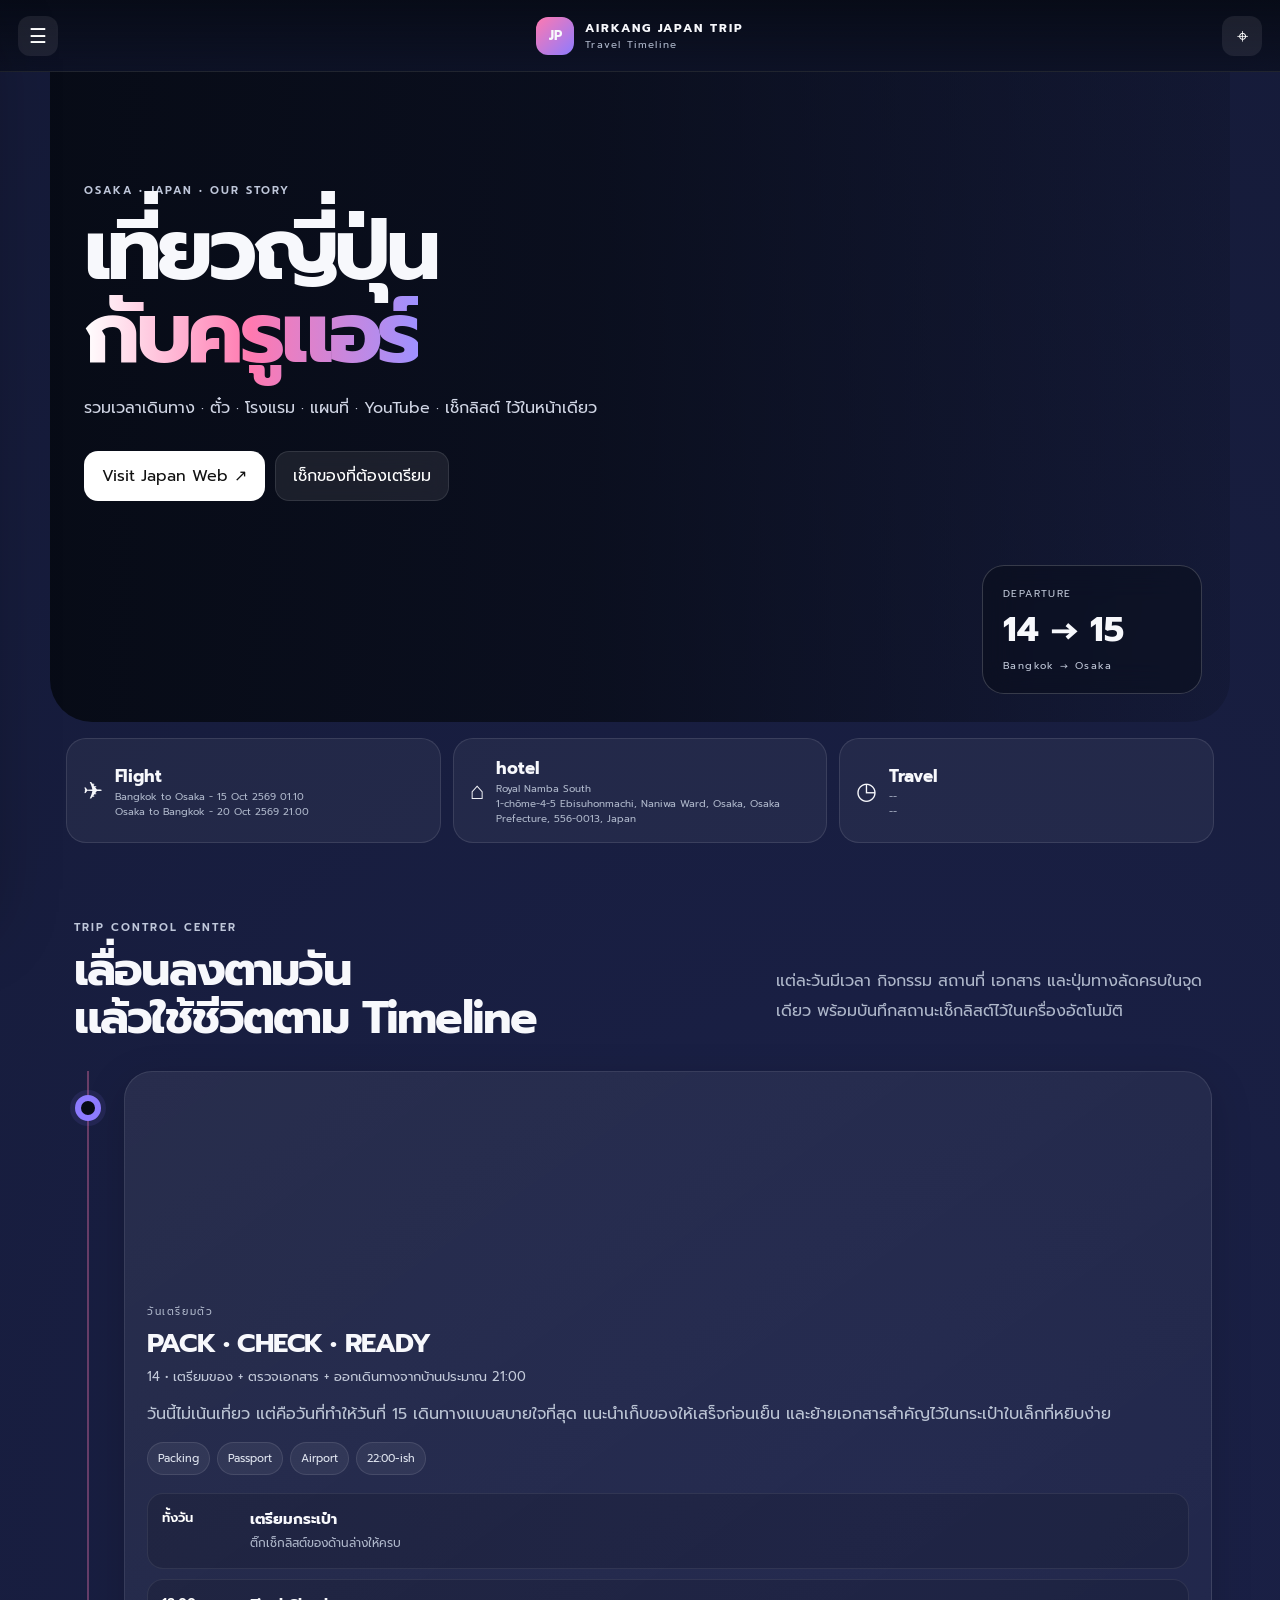
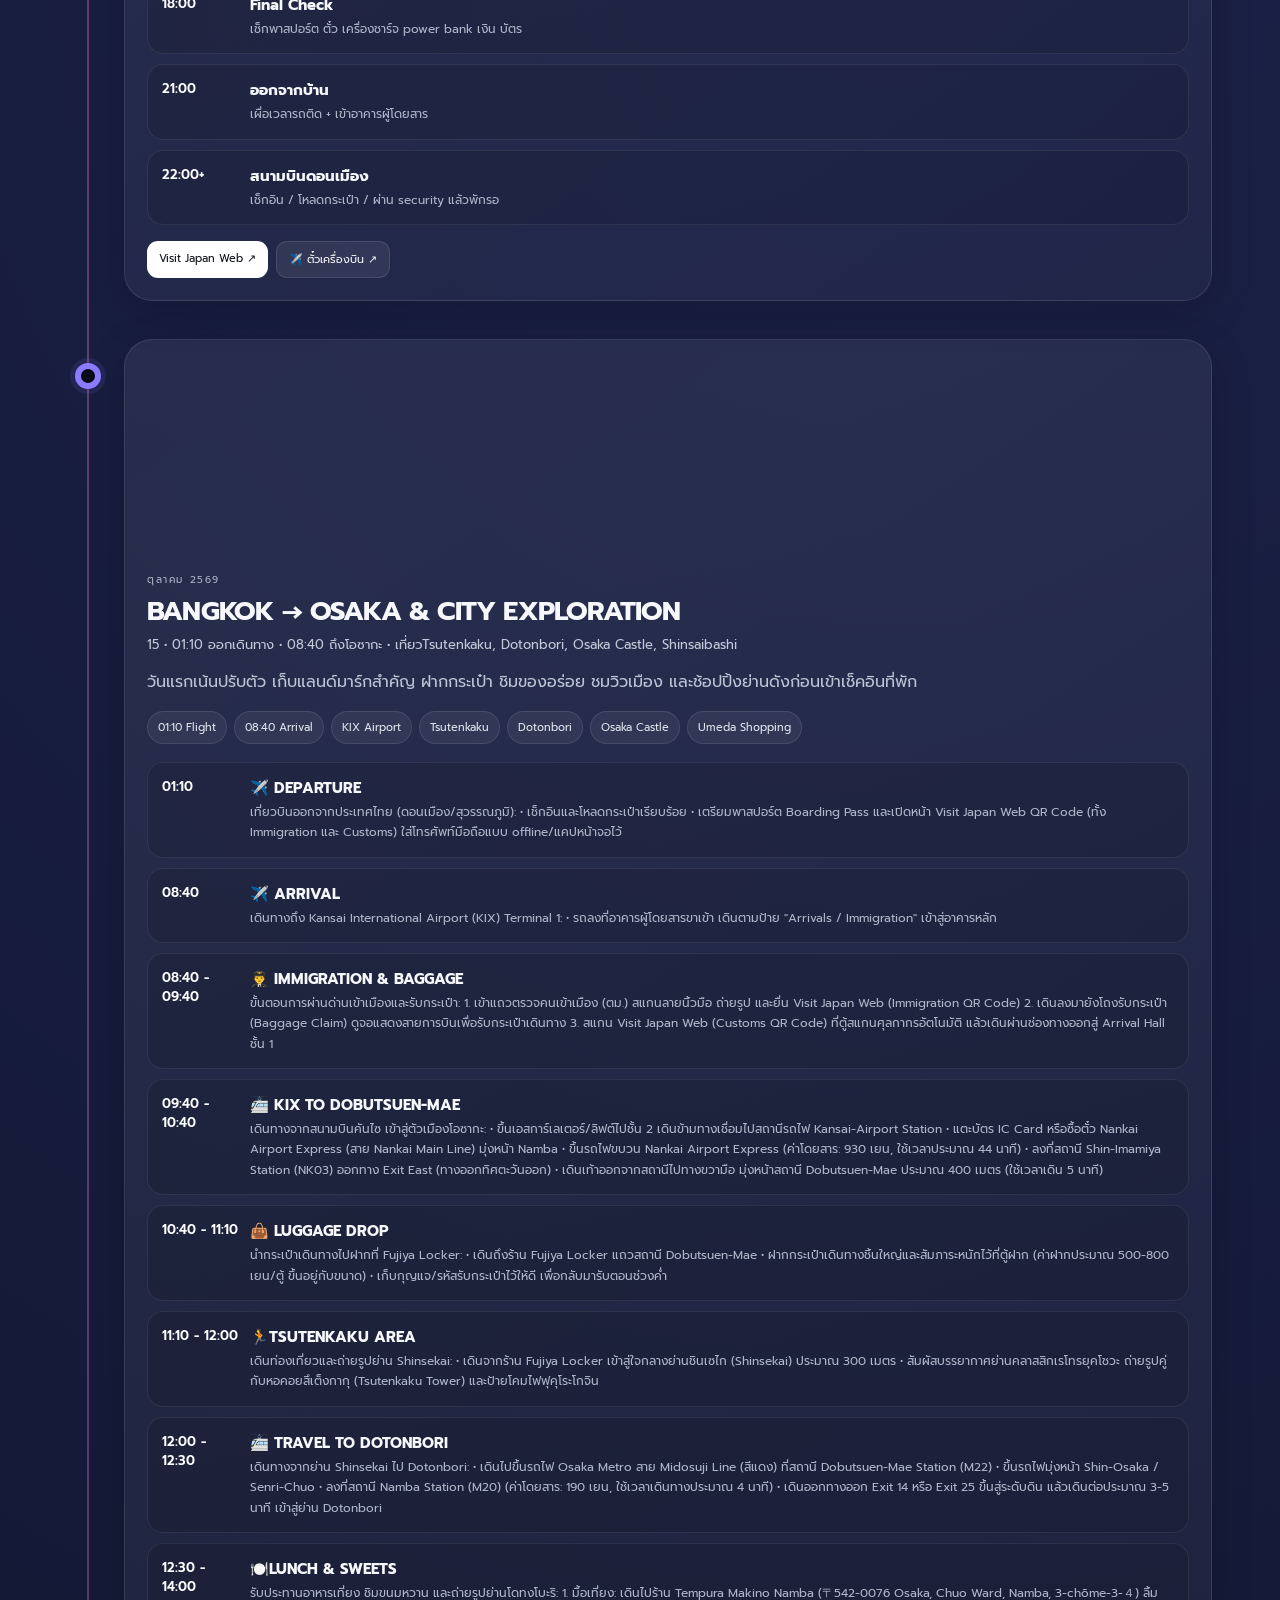
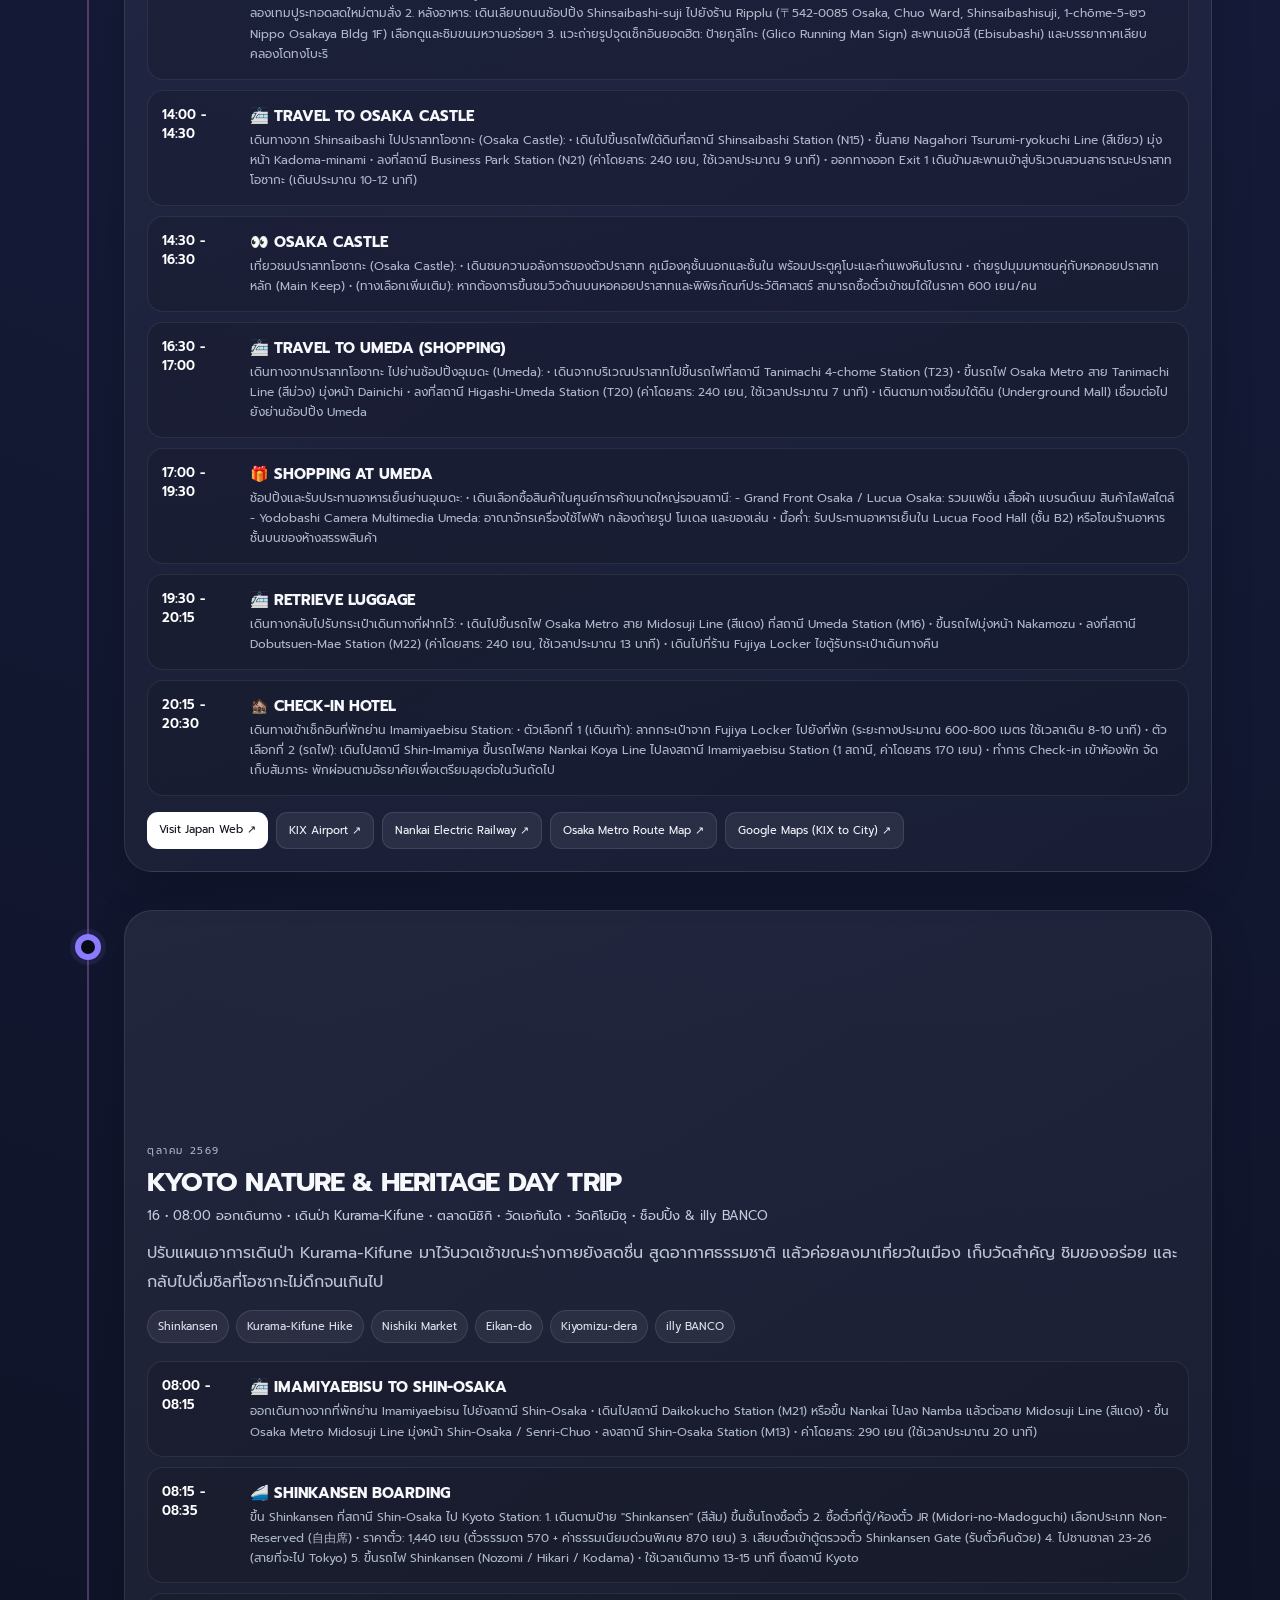
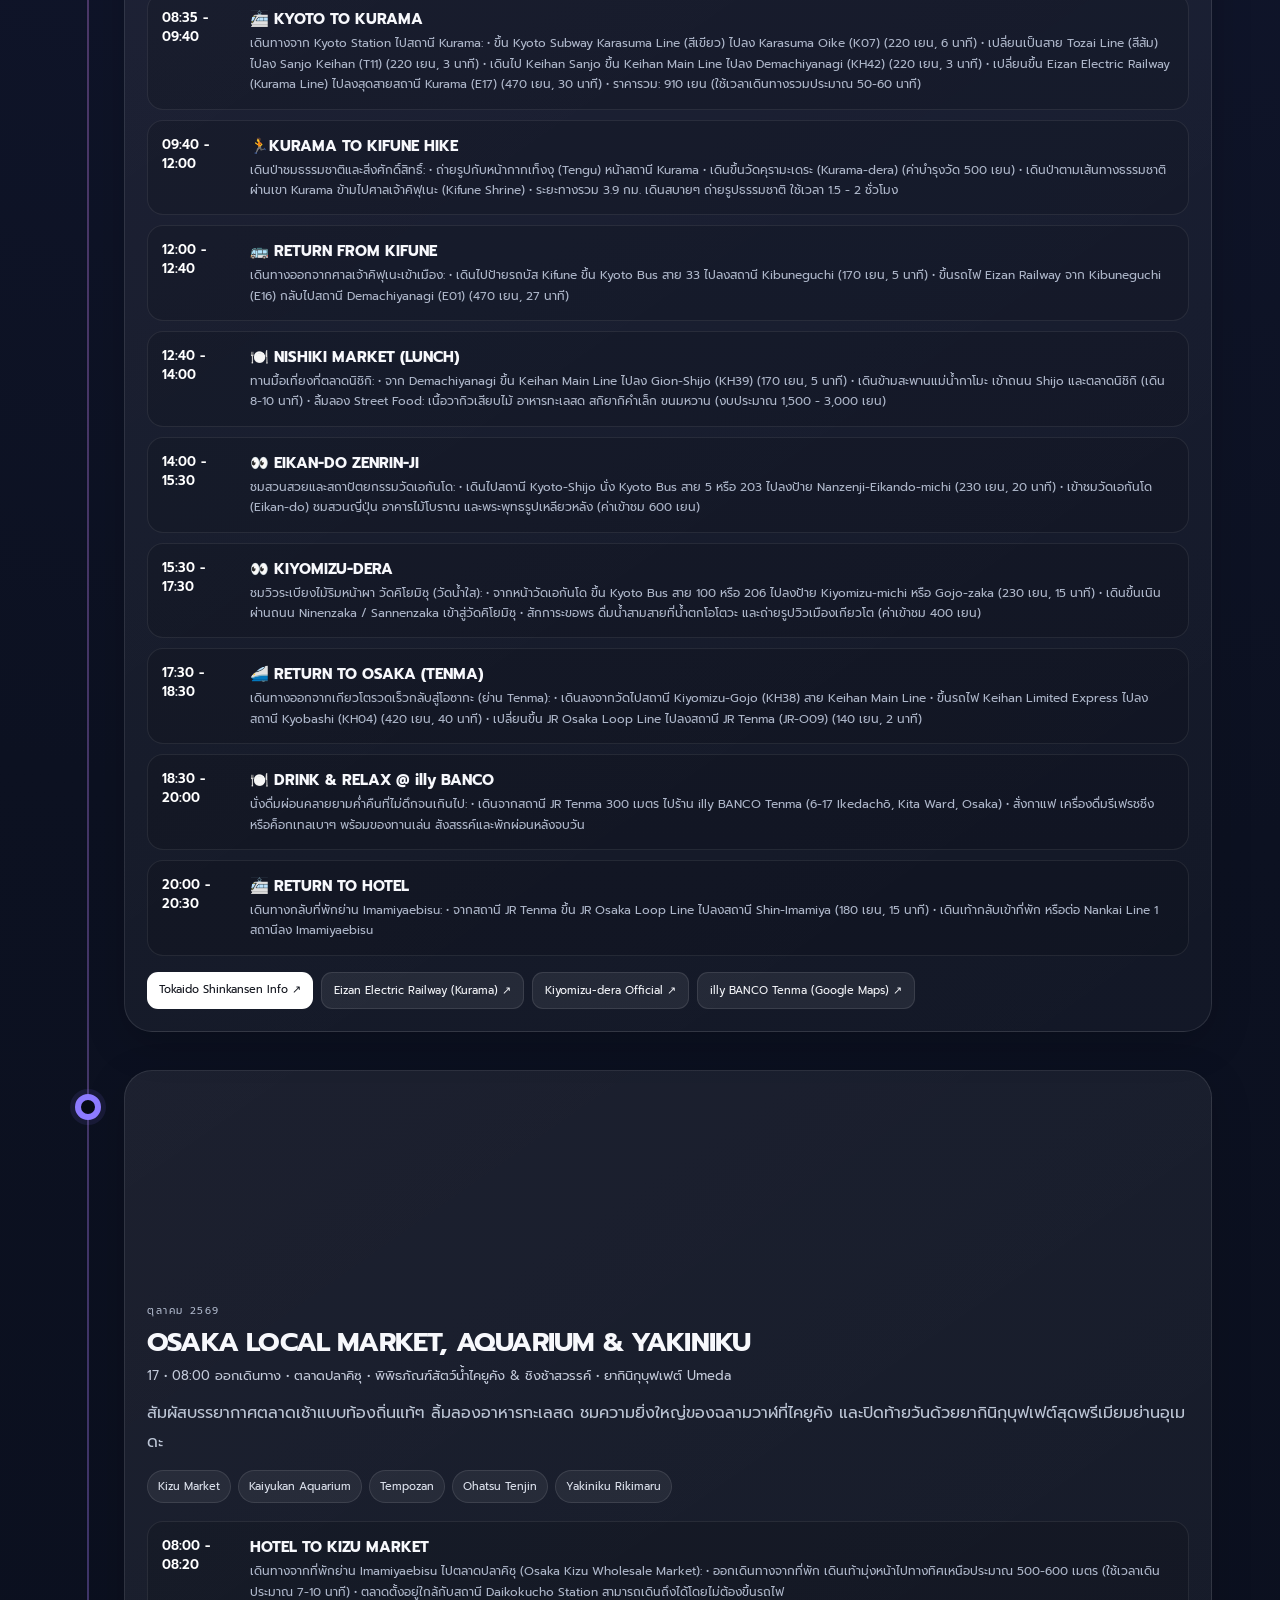
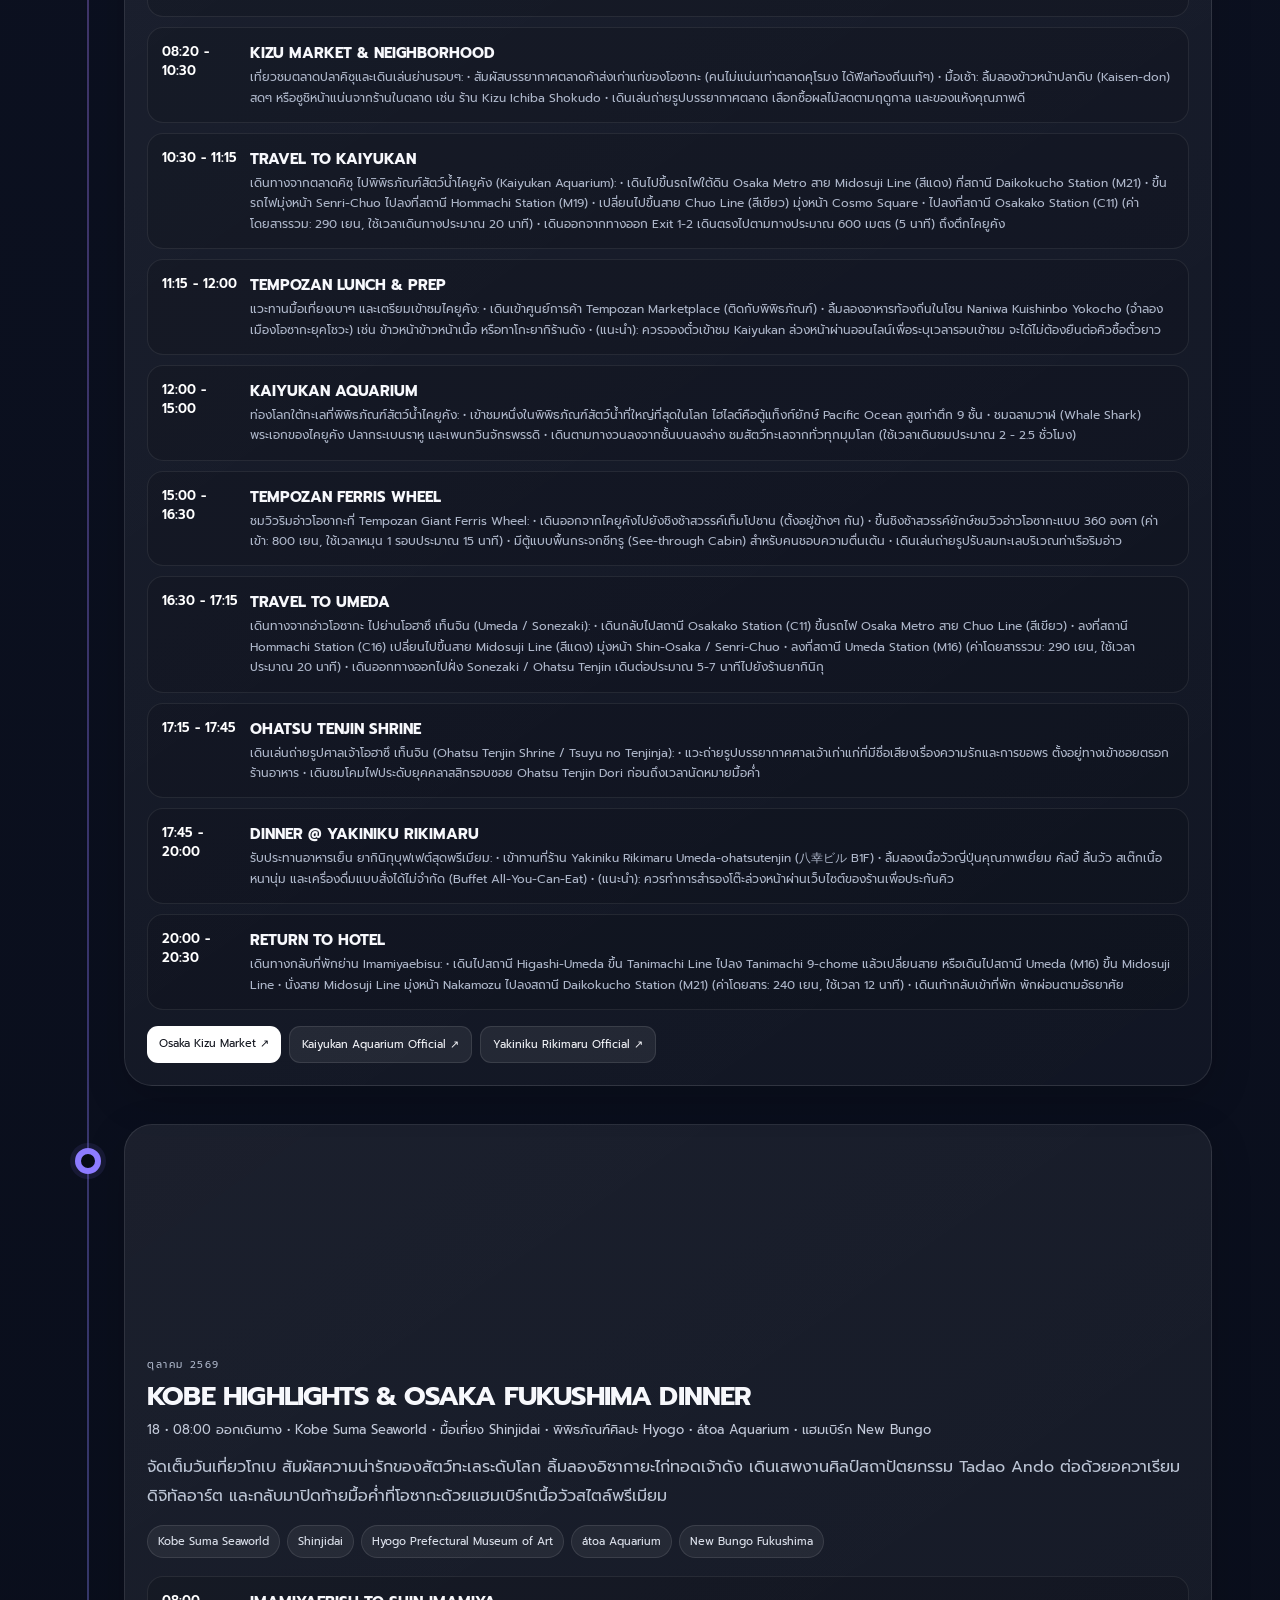
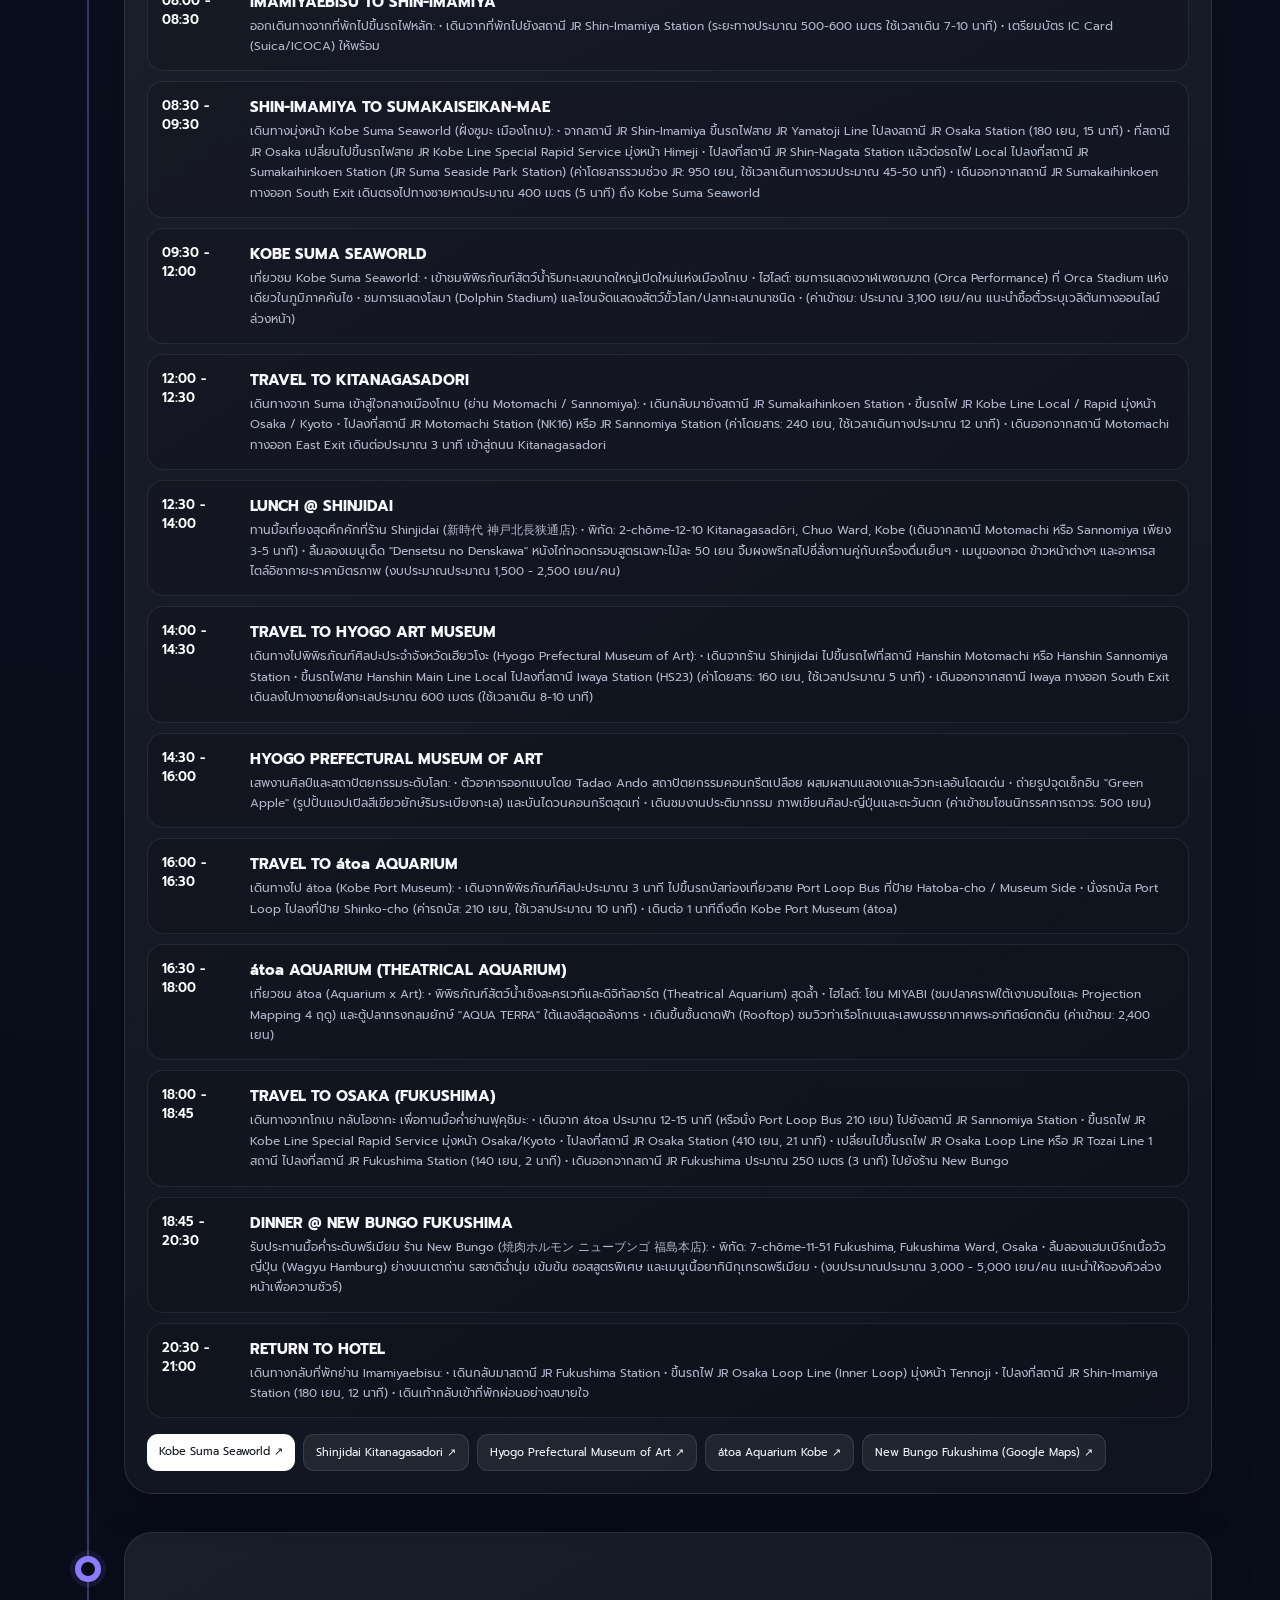
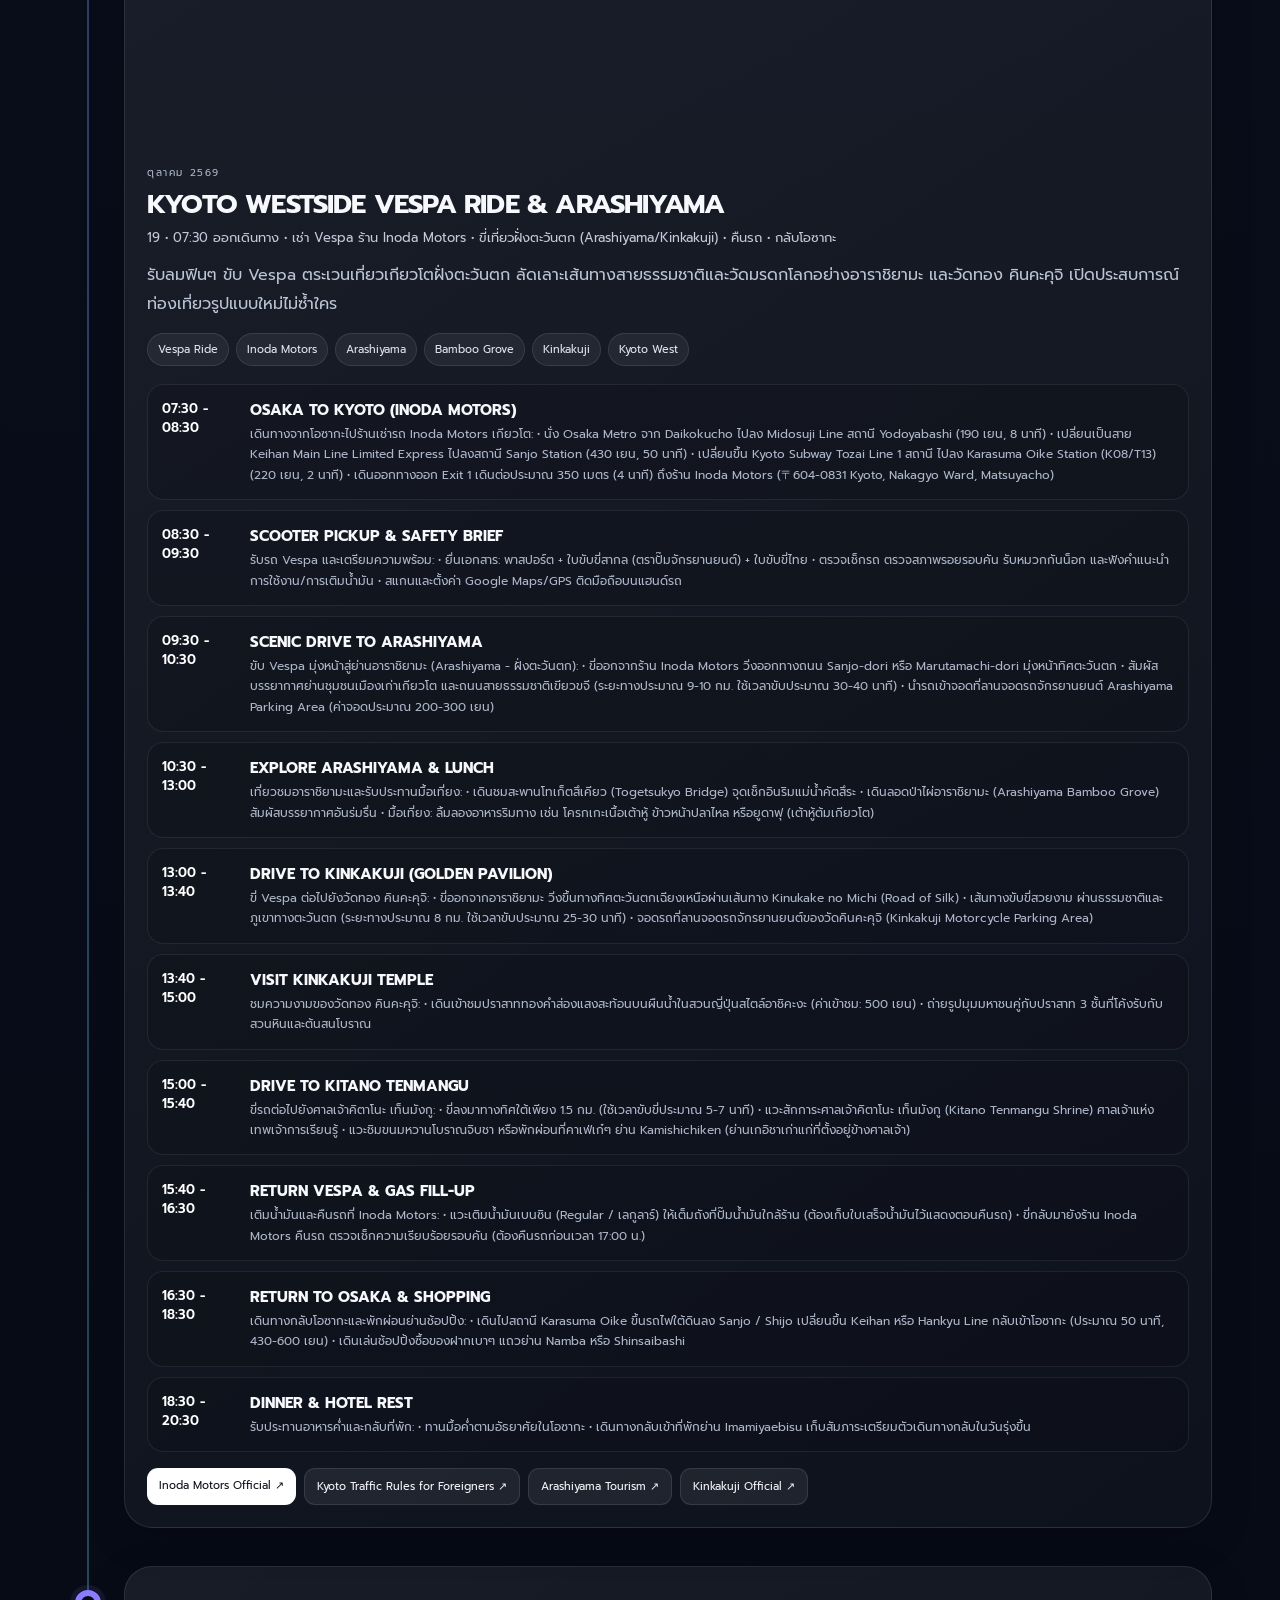
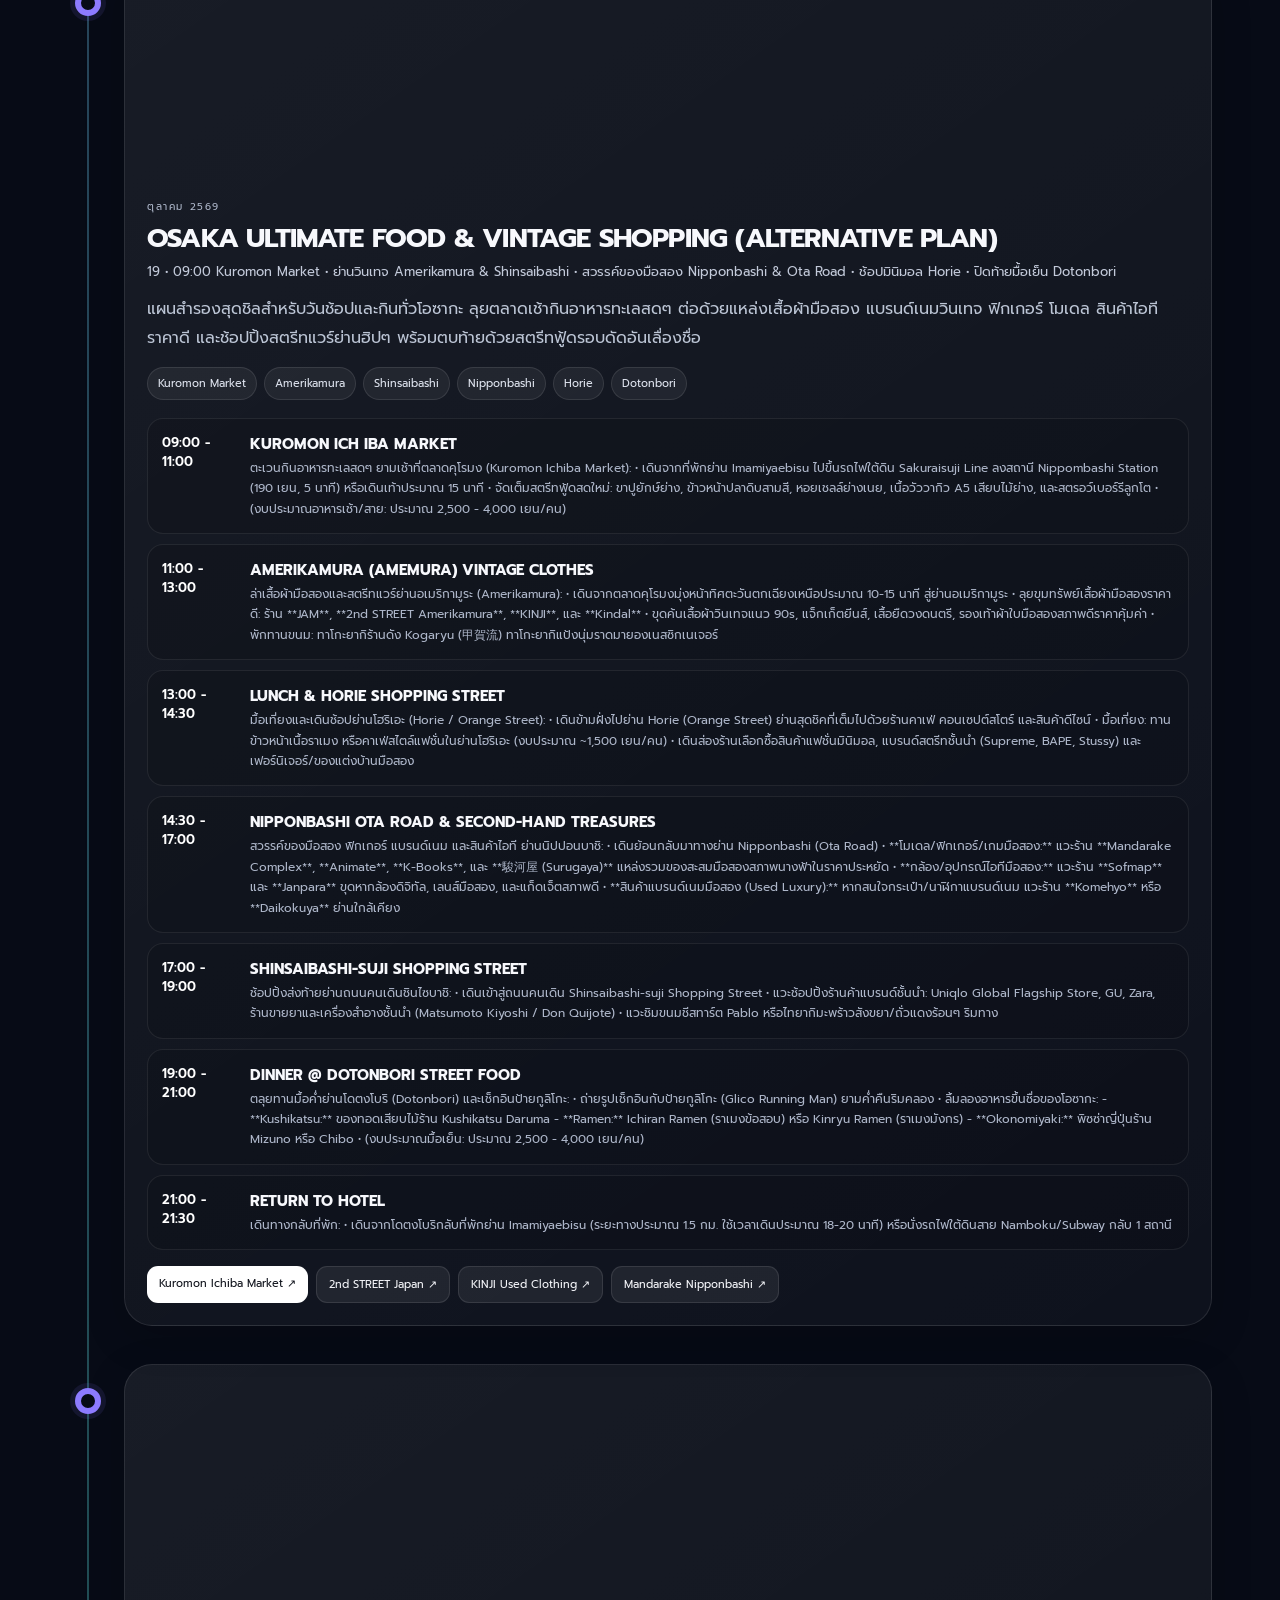
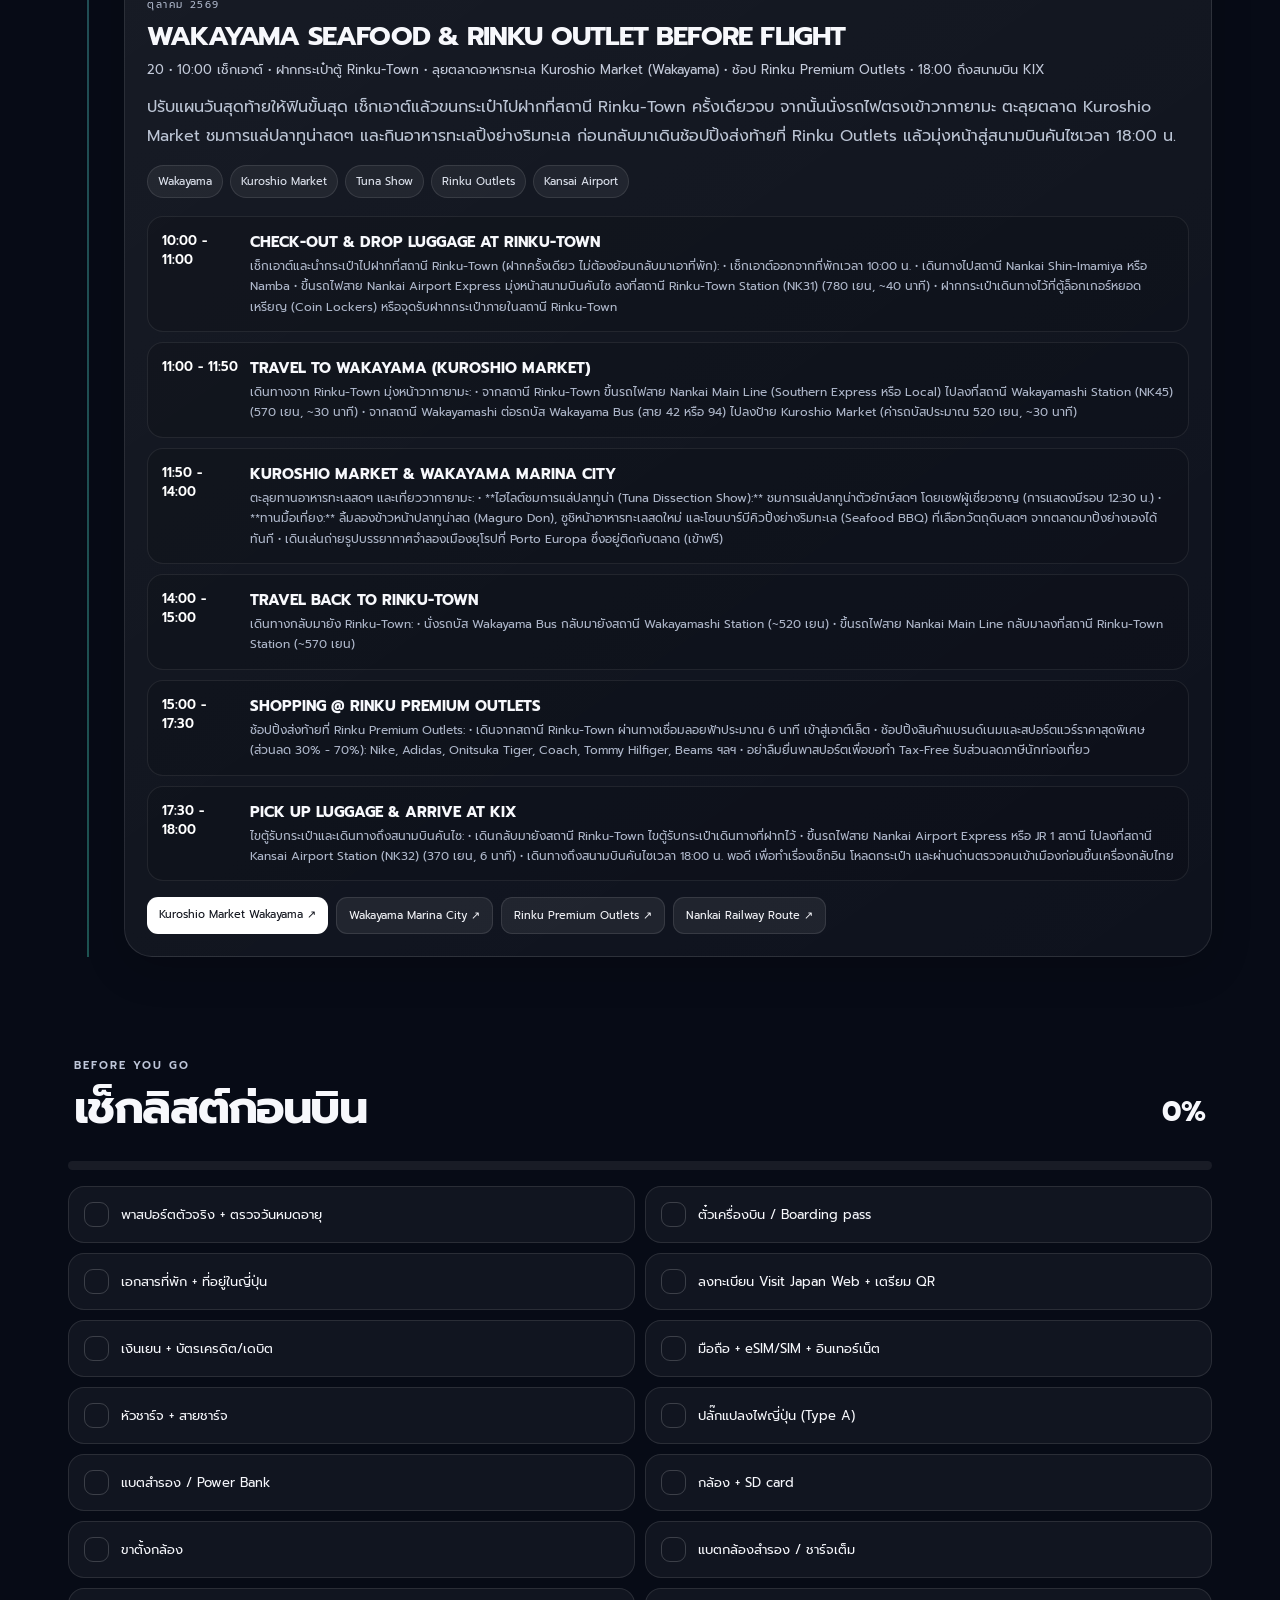
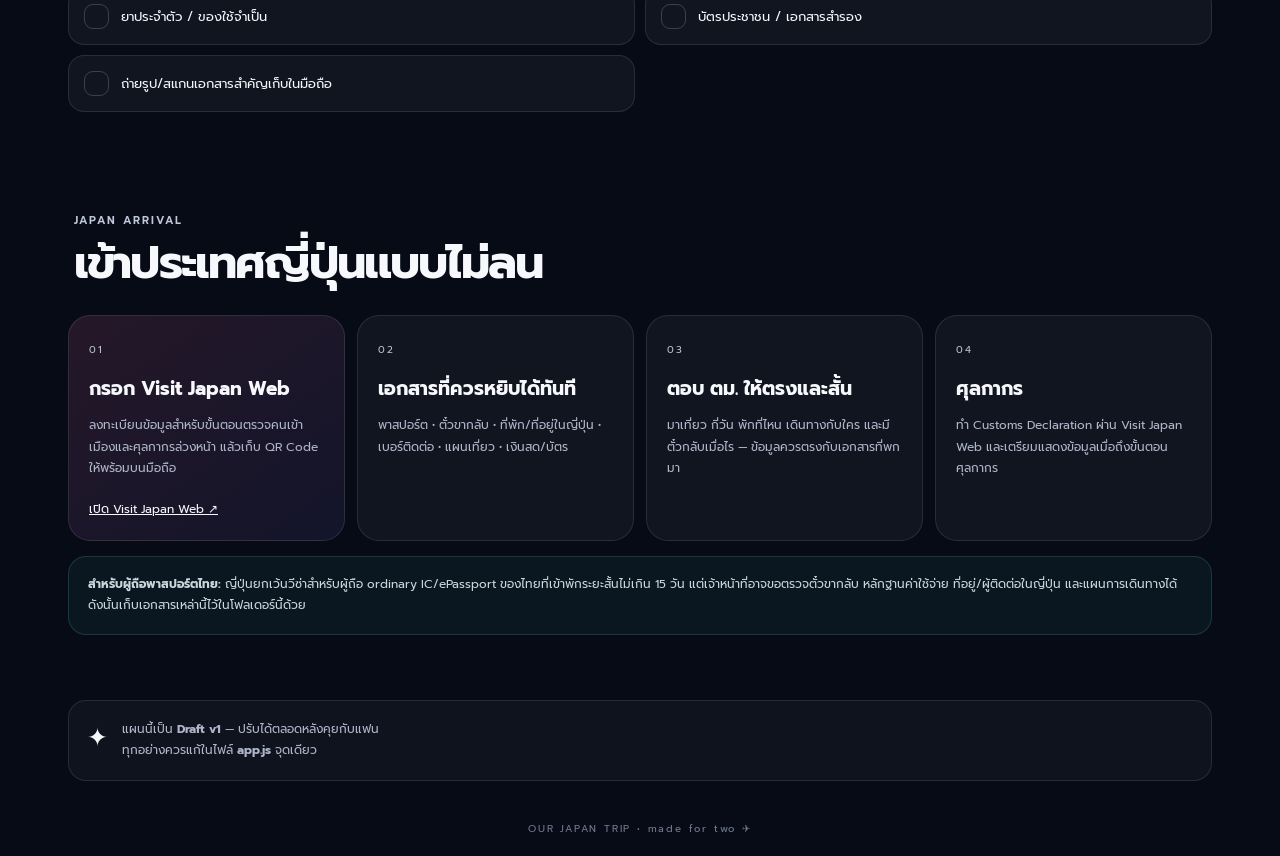
==== index.html @ 660f235b "Add files via upload" ====
<!doctype html>
<html lang="th">
<head>
  <meta charset="utf-8">
  <meta name="viewport" content="width=device-width,initial-scale=1,viewport-fit=cover">
  <meta name="theme-color" content="#0b1020">
  <title>Japan Trip • Our Travel Timeline</title>
  <link rel="preconnect" href="https://fonts.googleapis.com">
  <link rel="preconnect" href="https://fonts.gstatic.com" crossorigin>
  <link href="https://fonts.googleapis.com/css2?family=Kanit:wght@300;400;500;600;700&family=Prompt:wght@300;400;500;600;700&display=swap" rel="stylesheet">
  <link rel="stylesheet" href="style.css">
</head>
<body>
  <header class="topbar">
    <button class="icon-btn" id="menuBtn" aria-label="เปิดเมนู">☰</button>
    <div class="brand">
      <div class="brand-mark">JP</div>
      <div><strong>AIRKANG JAPAN TRIP</strong><span>Travel Timeline</span></div>
    </div>
    <button class="icon-btn" id="todayBtn" aria-label="ไปยังวันนี้">⌖</button>
  </header>

  <aside class="drawer" id="drawer">
    <div class="drawer-head"><b>TRIP MENU</b><button class="icon-btn" id="closeMenu">×</button></div>
    <nav id="dayMenu"></nav>
    <div class="drawer-note">แตะวันที่เพื่อกระโดดไปยังแผนนั้นทันที</div>
  </aside>
  <div class="scrim" id="scrim"></div>

  <main>
    <section class="hero">
      <div class="hero-bg"></div>
      <div class="hero-content">
        <p class="eyebrow">OSAKA • JAPAN • OUR STORY</p>
        <h1>เที่ยวญี่ปุ่น<br><span>กับครูแอร์</span></h1>
        <p class="hero-sub">รวมเวลาเดินทาง · ตั๋ว · โรงแรม · แผนที่ · YouTube · เช็กลิสต์ ไว้ในหน้าเดียว</p>
        <div class="hero-actions">
          <a class="btn primary" href="https://www.vjw.digital.go.jp/" target="_blank" rel="noopener">Visit Japan Web ↗</a>
          <button class="btn glass" id="checkBtn">เช็กของที่ต้องเตรียม</button>
        </div>
      </div>
      <div class="hero-card">
        <span>DEPARTURE</span><b>14 → 15</b><small>Bangkok → Osaka</small>
      </div>
    </section>

    <section class="quickbar">
      <div class="stat"><span>✈</span><div><b>Flight</b><small>Bangkok to Osaka - 15 Oct 2569 01.10 <br> Osaka to Bangkok - 20 Oct 2569 21.00</small></div></div>
      <div class="stat"><span>⌂</span><div><b>hotel</b><small>Royal Namba South <br> 1-chōme-4-5 Ebisuhonmachi, Naniwa Ward, Osaka, Osaka Prefecture, 556-0013, Japan</small></div></div>
      <div class="stat"><span>◷</span><div><b>Travel</b><small>-- <br> --</small></div></div>
    </section>

    <section class="intro">
      <div>
        <p class="eyebrow">TRIP CONTROL CENTER</p>
        <h2>เลื่อนลงตามวัน<br>แล้วใช้ชีวิตตาม Timeline</h2>
      </div>
      <p>แต่ละวันมีเวลา กิจกรรม สถานที่ เอกสาร และปุ่มทางลัดครบในจุดเดียว พร้อมบันทึกสถานะเช็กลิสต์ไว้ในเครื่องอัตโนมัติ</p>
    </section>

    <section class="timeline-wrap">
      <div class="timeline" id="timeline"></div>
    </section>

    <section class="packing" id="packing">
      <div class="section-title"><div><p class="eyebrow">BEFORE YOU GO</p><h2>เช็กลิสต์ก่อนบิน</h2></div><span id="packProgress">0%</span></div>
      <div class="progress"><i id="packBar"></i></div>
      <div class="pack-grid" id="packingList"></div>
    </section>

    <section class="immigration">
      <div class="section-title"><div><p class="eyebrow">JAPAN ARRIVAL</p><h2>เข้าประเทศญี่ปุ่นแบบไม่ลน</h2></div></div>
      <div class="arrival-grid">
        <article class="arrival-card important"><span class="num">01</span><h3>กรอก Visit Japan Web</h3><p>ลงทะเบียนข้อมูลสำหรับขั้นตอนตรวจคนเข้าเมืองและศุลกากรล่วงหน้า แล้วเก็บ QR Code ให้พร้อมบนมือถือ</p><a href="https://www.vjw.digital.go.jp/" target="_blank" rel="noopener">เปิด Visit Japan Web ↗</a></article>
        <article class="arrival-card"><span class="num">02</span><h3>เอกสารที่ควรหยิบได้ทันที</h3><p>พาสปอร์ต • ตั๋วขากลับ • ที่พัก/ที่อยู่ในญี่ปุ่น • เบอร์ติดต่อ • แผนเที่ยว • เงินสด/บัตร</p></article>
        <article class="arrival-card"><span class="num">03</span><h3>ตอบ ตม. ให้ตรงและสั้น</h3><p>มาเที่ยว กี่วัน พักที่ไหน เดินทางกับใคร และมีตั๋วกลับเมื่อไร — ข้อมูลควรตรงกับเอกสารที่พกมา</p></article>
        <article class="arrival-card"><span class="num">04</span><h3>ศุลกากร</h3><p>ทำ Customs Declaration ผ่าน Visit Japan Web และเตรียมแสดงข้อมูลเมื่อถึงขั้นตอนศุลกากร</p></article>
      </div>
      <div class="notice"><b>สำหรับผู้ถือพาสปอร์ตไทย:</b> ญี่ปุ่นยกเว้นวีซ่าสำหรับผู้ถือ ordinary IC/ePassport ของไทยที่เข้าพักระยะสั้นไม่เกิน 15 วัน แต่เจ้าหน้าที่อาจขอตรวจตั๋วขากลับ หลักฐานค่าใช้จ่าย ที่อยู่/ผู้ติดต่อในญี่ปุ่น และแผนการเดินทางได้ ดังนั้นเก็บเอกสารเหล่านี้ไว้ในโฟลเดอร์นี้ด้วย</div>
    </section>

    <section class="footer-note">
      <span>✦</span><p>แผนนี้เป็น <b>Draft v1</b> — ปรับได้ตลอดหลังคุยกับแฟน<br>ทุกอย่างควรแก้ในไฟล์ <b>app.js</b> จุดเดียว</p>
    </section>
  </main>

  <footer>OUR JAPAN TRIP • made for two ✈</footer>
  <script src="app.js"></script>
</body>
</html>
---- style.css ----
/* ==========================================
   1. VARIABLES & RESET
   ========================================== */
:root {
  --bg: #070b16;
  --panel: #10182a;
  --panel2: #151f35;
  --text: #f7f8fc;
  --muted: #aeb7ca;
  --line: rgba(255, 255, 255, 0.1);
  --accent: #8d7bff;
  --accent2: #47d8c0;
  --pink: #ff79b0;
  --shadow: 0 24px 70px rgba(0, 0, 0, 0.3);
}

* {
  box-sizing: border-box;
}

html {
  scroll-behavior: smooth;
}

body {
  margin: 0;
  background: radial-gradient(circle at 70% 10%, #1b2148 0, #0c1121 30%, var(--bg) 70%);
  color: var(--text);
  font-family: Prompt, Kanit, sans-serif;
}

a {
  color: inherit;
  text-decoration: none;
}

button {
  font: inherit;
}

main {
  max-width: 1180px;
  margin: auto;
  padding-top: 72px;
}

/* ==========================================
   2. TOPBAR & BRAND
   ========================================== */
.topbar {
  position: fixed;
  z-index: 50;
  top: 0;
  left: 0;
  right: 0;
  height: 72px;
  display: flex;
  align-items: center;
  justify-content: space-between;
  padding: 0 18px;
  background: linear-gradient(180deg, rgba(7, 11, 22, 0.95), rgba(7, 11, 22, 0.55));
  backdrop-filter: blur(16px);
  border-bottom: 1px solid var(--line);
}

.brand {
  display: flex;
  gap: 11px;
  align-items: center;
}

.brand-mark {
  width: 38px;
  height: 38px;
  border-radius: 12px;
  display: grid;
  place-items: center;
  background: linear-gradient(135deg, var(--pink), var(--accent));
  font-weight: 700;
  font-size: 13px;
}

.brand strong,
.brand span {
  display: block;
}

.brand strong {
  font-size: 12px;
  letter-spacing: 0.16em;
}

.brand span {
  font-size: 10px;
  color: var(--muted);
  letter-spacing: 0.12em;
}

.icon-btn {
  border: 0;
  color: white;
  background: rgba(255, 255, 255, 0.08);
  width: 40px;
  height: 40px;
  border-radius: 12px;
  cursor: pointer;
  font-size: 20px;
}

/* ==========================================
   3. DRAWER & SCRIM
   ========================================== */
.drawer {
  position: fixed;
  z-index: 70;
  left: 0;
  top: 0;
  bottom: 0;
  width: min(340px, 90vw);
  background: #0c1222;
  transform: translateX(-105%);
  transition: 0.28s ease;
  box-shadow: var(--shadow);
  padding: 20px;
}

.drawer.open {
  transform: none;
}

.drawer-head {
  display: flex;
  align-items: center;
  justify-content: space-between;
  margin: 50px 0 24px;
}

.drawer nav a {
  display: flex;
  align-items: center;
  justify-content: space-between;
  padding: 14px 10px;
  border-bottom: 1px solid var(--line);
  font-size: 14px;
}

.drawer nav a small {
  color: var(--muted);
}

.drawer-note {
  font-size: 12px;
  color: var(--muted);
  margin-top: 20px;
  line-height: 1.7;
}

.scrim {
  position: fixed;
  z-index: 60;
  inset: 0;
  background: rgba(0, 0, 0, 0.5);
  opacity: 0;
  pointer-events: none;
  transition: 0.2s;
}

.scrim.show {
  opacity: 1;
  pointer-events: auto;
}

/* ==========================================
   4. HERO SECTION
   ========================================== */
.hero {
  min-height: 650px;
  position: relative;
  overflow: hidden;
  border-bottom-left-radius: 42px;
  border-bottom-right-radius: 42px;
}

.hero-bg {
  position: absolute;
  inset: 0;
  background: linear-gradient(90deg, rgba(7, 11, 22, 0.98) 0%, rgba(7, 11, 22, 0.78) 46%, rgba(7, 11, 22, 0.2) 100%),
    url('https://images.unsplash.com/photo-1590559899731-a382839e5549?auto=format&fit=crop&w=1800&q=85') center/cover;
}

.hero-content {
  position: relative;
  padding: 110px 34px 100px;
  max-width: 760px;
}

.eyebrow {
  font-size: 11px;
  letter-spacing: 0.18em;
  color: #bfc7da;
  font-weight: 600;
  margin: 0 0 10px;
}

.hero h1 {
  font-size: clamp(48px, 8vw, 86px);
  line-height: 0.96;
  margin: 0 0 20px;
  font-weight: 700;
  letter-spacing: -0.05em;
}

.hero h1 span {
  background: linear-gradient(90deg, #fff, var(--pink), #9f91ff);
  -webkit-background-clip: text;
  color: transparent;
}

.hero-sub {
  color: #d1d6e5;
  max-width: 600px;
  font-size: 16px;
  line-height: 1.8;
}

.hero-actions {
  display: flex;
  flex-wrap: wrap;
  gap: 10px;
  margin-top: 28px;
}

.btn {
  padding: 12px 17px;
  border-radius: 14px;
  border: 1px solid var(--line);
  cursor: pointer;
}

.primary {
  background: white;
  color: #111;
}

.glass {
  background: rgba(255, 255, 255, 0.08);
  color: #fff;
  backdrop-filter: blur(10px);
}

.hero-card {
  position: absolute;
  right: 28px;
  bottom: 28px;
  width: 220px;
  padding: 20px;
  border: 1px solid rgba(255, 255, 255, 0.18);
  border-radius: 22px;
  background: rgba(7, 11, 22, 0.46);
  backdrop-filter: blur(16px);
}

.hero-card span,
.hero-card small {
  display: block;
  color: #c0c7d7;
  font-size: 10px;
  letter-spacing: 0.14em;
}

.hero-card b {
  display: block;
  font-size: 35px;
  margin: 2px 0;
}

/* ==========================================
   5. QUICKBAR & STATS
   ========================================== */
.quickbar {
  display: grid;
  grid-template-columns: repeat(3, 1fr);
  gap: 12px;
  padding: 16px;
}

.stat {
  display: flex;
  align-items: center;
  gap: 12px;
  padding: 16px;
  background: rgba(255, 255, 255, 0.05);
  border: 1px solid var(--line);
  border-radius: 20px;
}

.stat > span {
  font-size: 24px;
}

.stat small,
.stat b {
  display: block;
}

.stat small {
  font-size: 10px;
  color: var(--muted);
}

.stat b {
  font-size: 17px;
}

/* ==========================================
   6. INTRO & SECTIONS
   ========================================== */
.intro,
.section-title {
  display: flex;
  justify-content: space-between;
  gap: 20px;
  align-items: end;
  padding: 60px 24px 28px;
}

.intro h2,
.section-title h2 {
  font-size: clamp(30px, 4vw, 46px);
  line-height: 1.05;
  margin: 0;
  letter-spacing: -0.04em;
}

.intro > p {
  max-width: 430px;
  color: var(--muted);
  line-height: 1.9;
}

/* ==========================================
   7. TIMELINE & CARDS
   ========================================== */
.timeline-wrap {
  padding: 0 18px;
}

.timeline {
  position: relative;
}

.timeline:before {
  content: "";
  position: absolute;
  left: 19px;
  top: 0;
  bottom: 0;
  width: 2px;
  background: linear-gradient(var(--pink), var(--accent), var(--accent2));
  opacity: 0.35;
}

.day {
  position: relative;
  padding-left: 56px;
  margin-bottom: 38px;
}

.day-dot {
  position: absolute;
  left: 7px;
  top: 24px;
  width: 26px;
  height: 26px;
  border-radius: 50%;
  background: var(--bg);
  border: 6px solid var(--accent);
  box-shadow: 0 0 0 5px rgba(141, 123, 255, 0.1);
}

.day-card {
  background: linear-gradient(145deg, rgba(255, 255, 255, 0.07), rgba(255, 255, 255, 0.03));
  border: 1px solid var(--line);
  border-radius: 28px;
  overflow: hidden;
  box-shadow: 0 12px 40px rgba(0, 0, 0, 0.18);
}

.day-photo {
  height: 210px;
  background: center/cover no-repeat;
}

.day-body {
  padding: 22px;
}

.day-head {
  display: flex;
  justify-content: space-between;
  gap: 16px;
  align-items: flex-start;
}

.day-label {
  font-size: 10px;
  letter-spacing: 0.16em;
  color: var(--muted);
}

.day h3 {
  font-size: 27px;
  margin: 4px 0 4px;
  letter-spacing: -0.03em;
}

.date {
  color: #c3cada;
  font-size: 13px;
}

.story {
  color: #bcc5d5;
  line-height: 1.8;
  margin: 14px 0;
}

.chips {
  display: flex;
  flex-wrap: wrap;
  gap: 7px;
  margin: 12px 0 18px;
}

.chip {
  font-size: 11px;
  padding: 7px 10px;
  background: rgba(255, 255, 255, 0.06);
  border: 1px solid var(--line);
  border-radius: 999px;
  color: #dfe4ef;
}

.events {
  display: grid;
  gap: 10px;
}

.event {
  display: grid;
  grid-template-columns: 76px 1fr;
  gap: 12px;
  padding: 14px;
  border: 1px solid rgba(255, 255, 255, 0.08);
  border-radius: 16px;
  background: rgba(0, 0, 0, 0.12);
}

.event time {
  font-size: 13px;
  color: #fff;
  font-weight: 600;
}

.event h4 {
  margin: 0 0 3px;
  font-size: 15px;
}

.event p {
  margin: 0;
  color: var(--muted);
  font-size: 12px;
  line-height: 1.7;
}

.links {
  display: flex;
  flex-wrap: wrap;
  gap: 8px;
  margin-top: 16px;
}

.link-btn {
  padding: 9px 12px;
  font-size: 11px;
  border-radius: 11px;
  background: #fff;
  color: #10131c;
}

.link-btn.dark {
  background: rgba(255, 255, 255, 0.07);
  color: #f5f6fa;
  border: 1px solid var(--line);
}

/* ==========================================
   8. PACKING & IMMIGRATION
   ========================================== */
.packing,
.immigration {
  padding: 0 18px;
  margin-top: 40px;
}

.section-title {
  padding-left: 6px;
  padding-right: 6px;
}

.section-title > span {
  font-size: 28px;
  font-weight: 700;
}

.progress {
  height: 9px;
  background: rgba(255, 255, 255, 0.07);
  border-radius: 999px;
  overflow: hidden;
}

.progress i {
  display: block;
  height: 100%;
  width: 0;
  background: linear-gradient(90deg, var(--pink), var(--accent2));
  transition: 0.3s;
}

.pack-grid {
  display: grid;
  grid-template-columns: repeat(2, 1fr);
  gap: 10px;
  margin-top: 16px;
}

.pack-item {
  display: flex;
  align-items: center;
  gap: 12px;
  padding: 15px;
  border: 1px solid var(--line);
  border-radius: 16px;
  background: rgba(255, 255, 255, 0.045);
  cursor: pointer;
}

.pack-item input {
  display: none;
}

.check {
  width: 25px;
  height: 25px;
  border-radius: 9px;
  border: 1px solid rgba(255, 255, 255, 0.18);
  display: grid;
  place-items: center;
  color: transparent;
}

.pack-item.checked .check {
  background: linear-gradient(135deg, var(--pink), var(--accent));
  color: #fff;
}

.pack-item.checked .text {
  text-decoration: line-through;
  color: #7f899d;
}

.text {
  font-size: 13px;
}

.arrival-grid {
  display: grid;
  grid-template-columns: repeat(4, 1fr);
  gap: 12px;
}

.arrival-card {
  padding: 20px;
  border: 1px solid var(--line);
  border-radius: 22px;
  background: rgba(255, 255, 255, 0.045);
  min-height: 225px;
}

.arrival-card.important {
  background: linear-gradient(145deg, rgba(255, 121, 176, 0.12), rgba(141, 123, 255, 0.09));
}

.arrival-card .num {
  font-size: 10px;
  letter-spacing: 0.16em;
  color: #bbc2d2;
}

.arrival-card h3 {
  font-size: 19px;
  margin: 14px 0 8px;
}

.arrival-card p {
  font-size: 12px;
  line-height: 1.8;
  color: var(--muted);
}

.arrival-card a {
  display: inline-block;
  margin-top: 8px;
  font-size: 12px;
  text-decoration: underline;
}

.notice {
  margin-top: 15px;
  padding: 17px 19px;
  border-radius: 18px;
  background: rgba(71, 216, 192, 0.06);
  border: 1px solid rgba(71, 216, 192, 0.18);
  color: #c9d6da;
  line-height: 1.8;
  font-size: 12px;
}

/* ==========================================
   9. FOOTER
   ========================================== */
.footer-note {
  margin: 65px 18px 20px;
  padding: 18px;
  border: 1px solid var(--line);
  border-radius: 18px;
  display: flex;
  gap: 14px;
  background: rgba(255, 255, 255, 0.035);
}

.footer-note > span {
  font-size: 25px;
}

.footer-note p {
  margin: 0;
  color: var(--muted);
  font-size: 12px;
  line-height: 1.8;
}

footer {
  text-align: center;
  padding: 20px;
  color: #707a90;
  font-size: 10px;
  letter-spacing: 0.18em;
}

/* ==========================================
   10. MEDIA QUERIES (RESPONSIVE)
   ========================================== */
@media (max-width: 850px) {
  .hero-card {
    display: none;
  }
  .arrival-grid {
    grid-template-columns: repeat(2, 1fr);
  }
  .intro {
    display: block;
  }
  .intro > p {
    margin-top: 20px;
  }
  .pack-grid {
    grid-template-columns: 1fr;
  }
}

@media (max-width: 560px) {
  .topbar {
    height: 64px;
  }
  .brand strong {
    font-size: 10px;
  }
  .brand span {
    font-size: 9px;
  }
  main {
    padding-top: 64px;
  }
  .hero {
    min-height: 620px;
    border-radius: 0 0 30px 30px;
  }
  .hero-content {
    padding: 90px 22px 60px;
  }
  .hero h1 {
    font-size: 54px;
  }
  .hero-sub {
    font-size: 14px;
  }
  .quickbar {
    padding: 10px;
    gap: 8px;
  }
  .stat {
    padding: 12px 10px;
    border-radius: 16px;
  }
  .stat > span {
    font-size: 19px;
  }
  .stat b {
    font-size: 14px;
  }
  .stat small {
    font-size: 9px;
  }
  .intro,
  .section-title {
    padding: 45px 8px 24px;
  }
  .timeline-wrap {
    padding: 0 8px;
  }
  .timeline:before {
    left: 13px;
  }
  .day {
    padding-left: 40px;
  }
  .day-dot {
    left: 1px;
    width: 25px;
    height: 25px;
  }
  .day-card {
    border-radius: 22px;
  }
  .day-photo {
    height: 170px;
  }
  .day-body {
    padding: 17px;
  }
  .day-head {
    display: block;
  }
  .day h3 {
    font-size: 23px;
  }
  .event {
    grid-template-columns: 60px 1fr;
  }
  .arrival-grid {
    grid-template-columns: 1fr;
  }
  .arrival-card {
    min-height: 0;
  }
  .packing,
  .immigration {
    padding: 0 8px;
  }
}
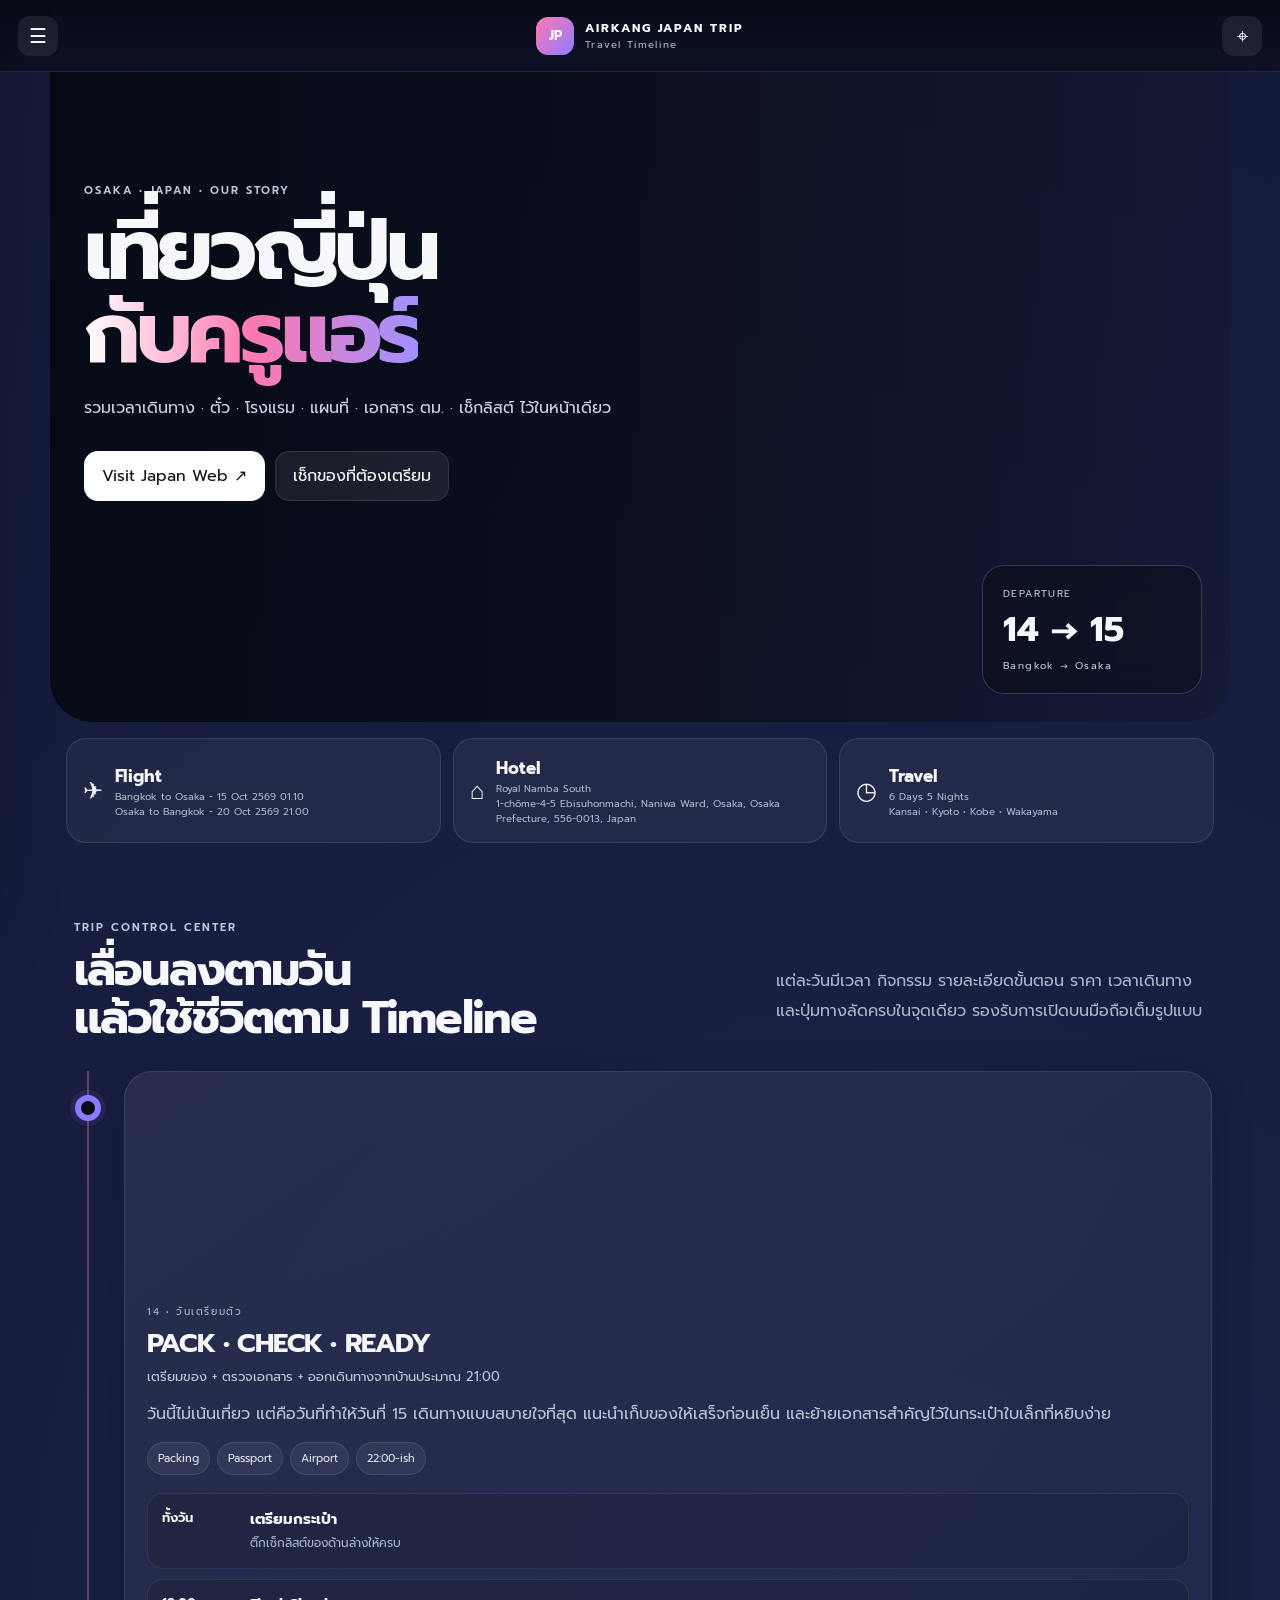
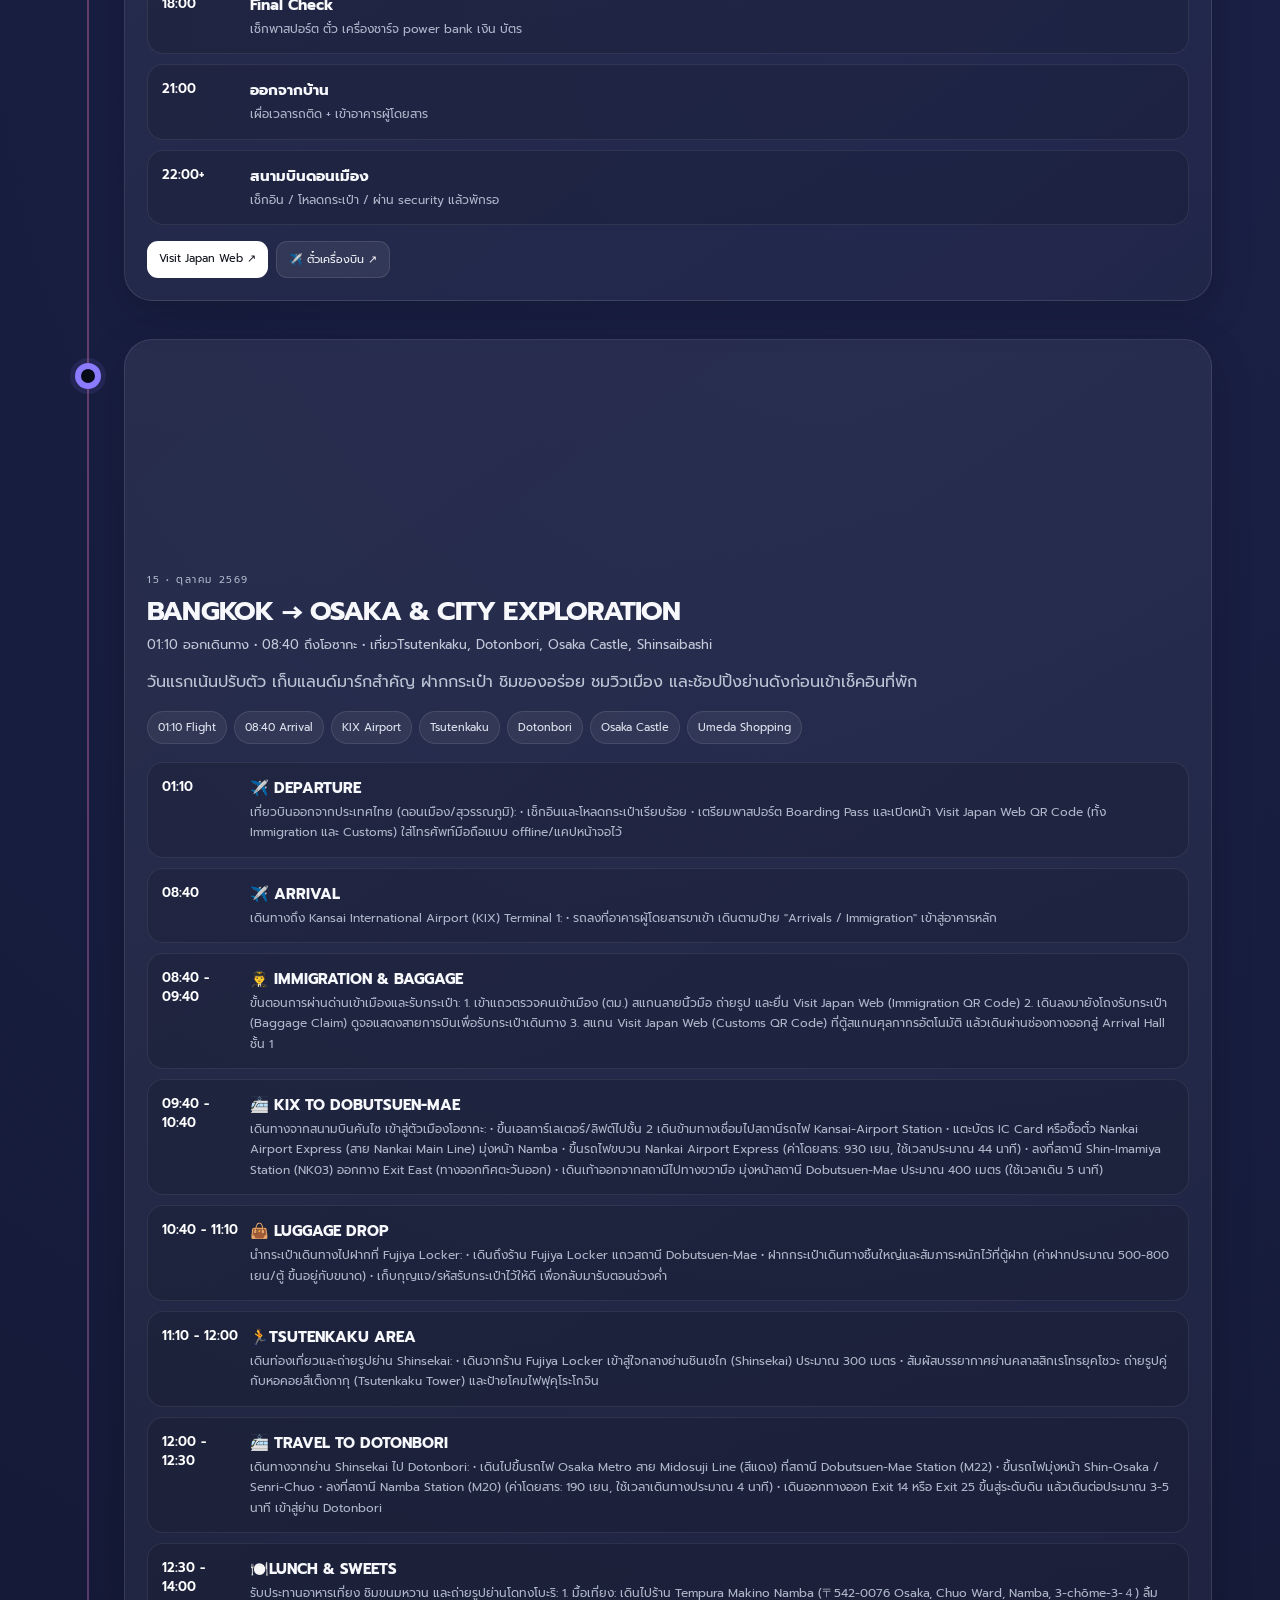
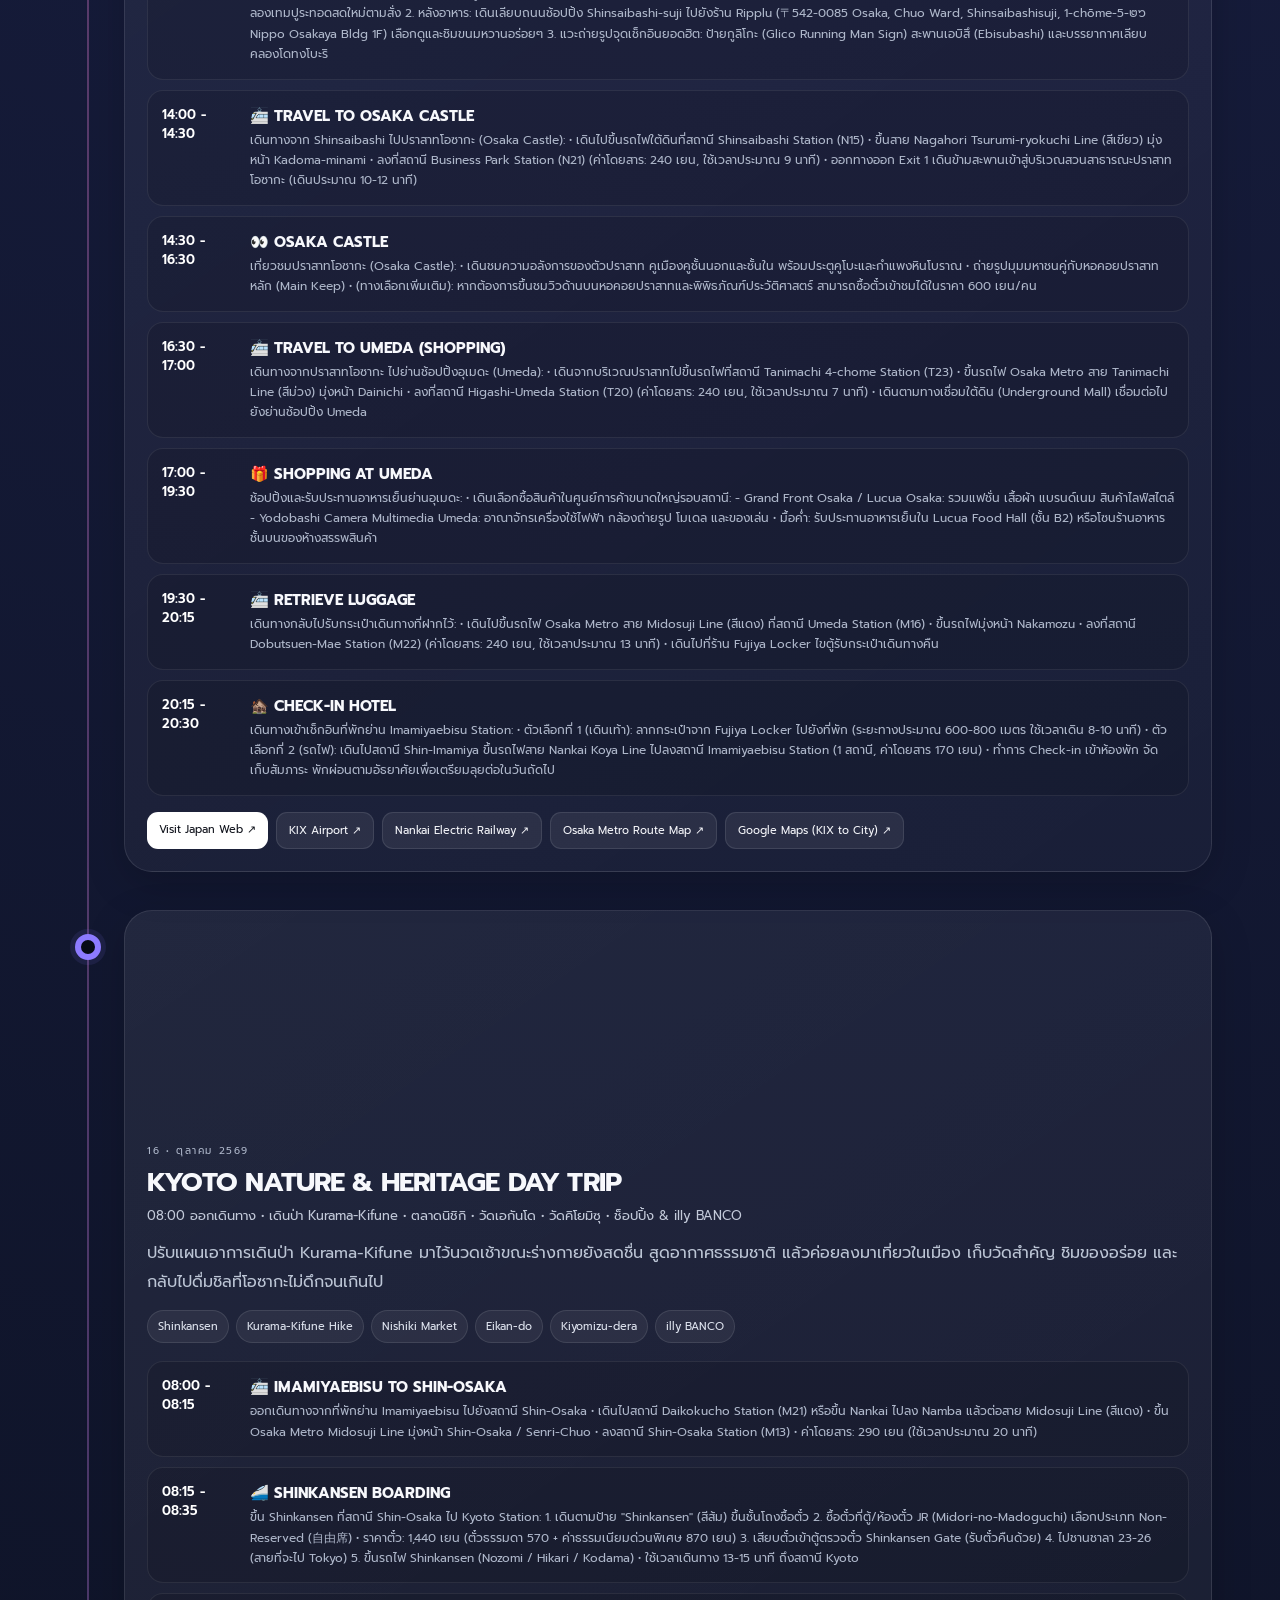
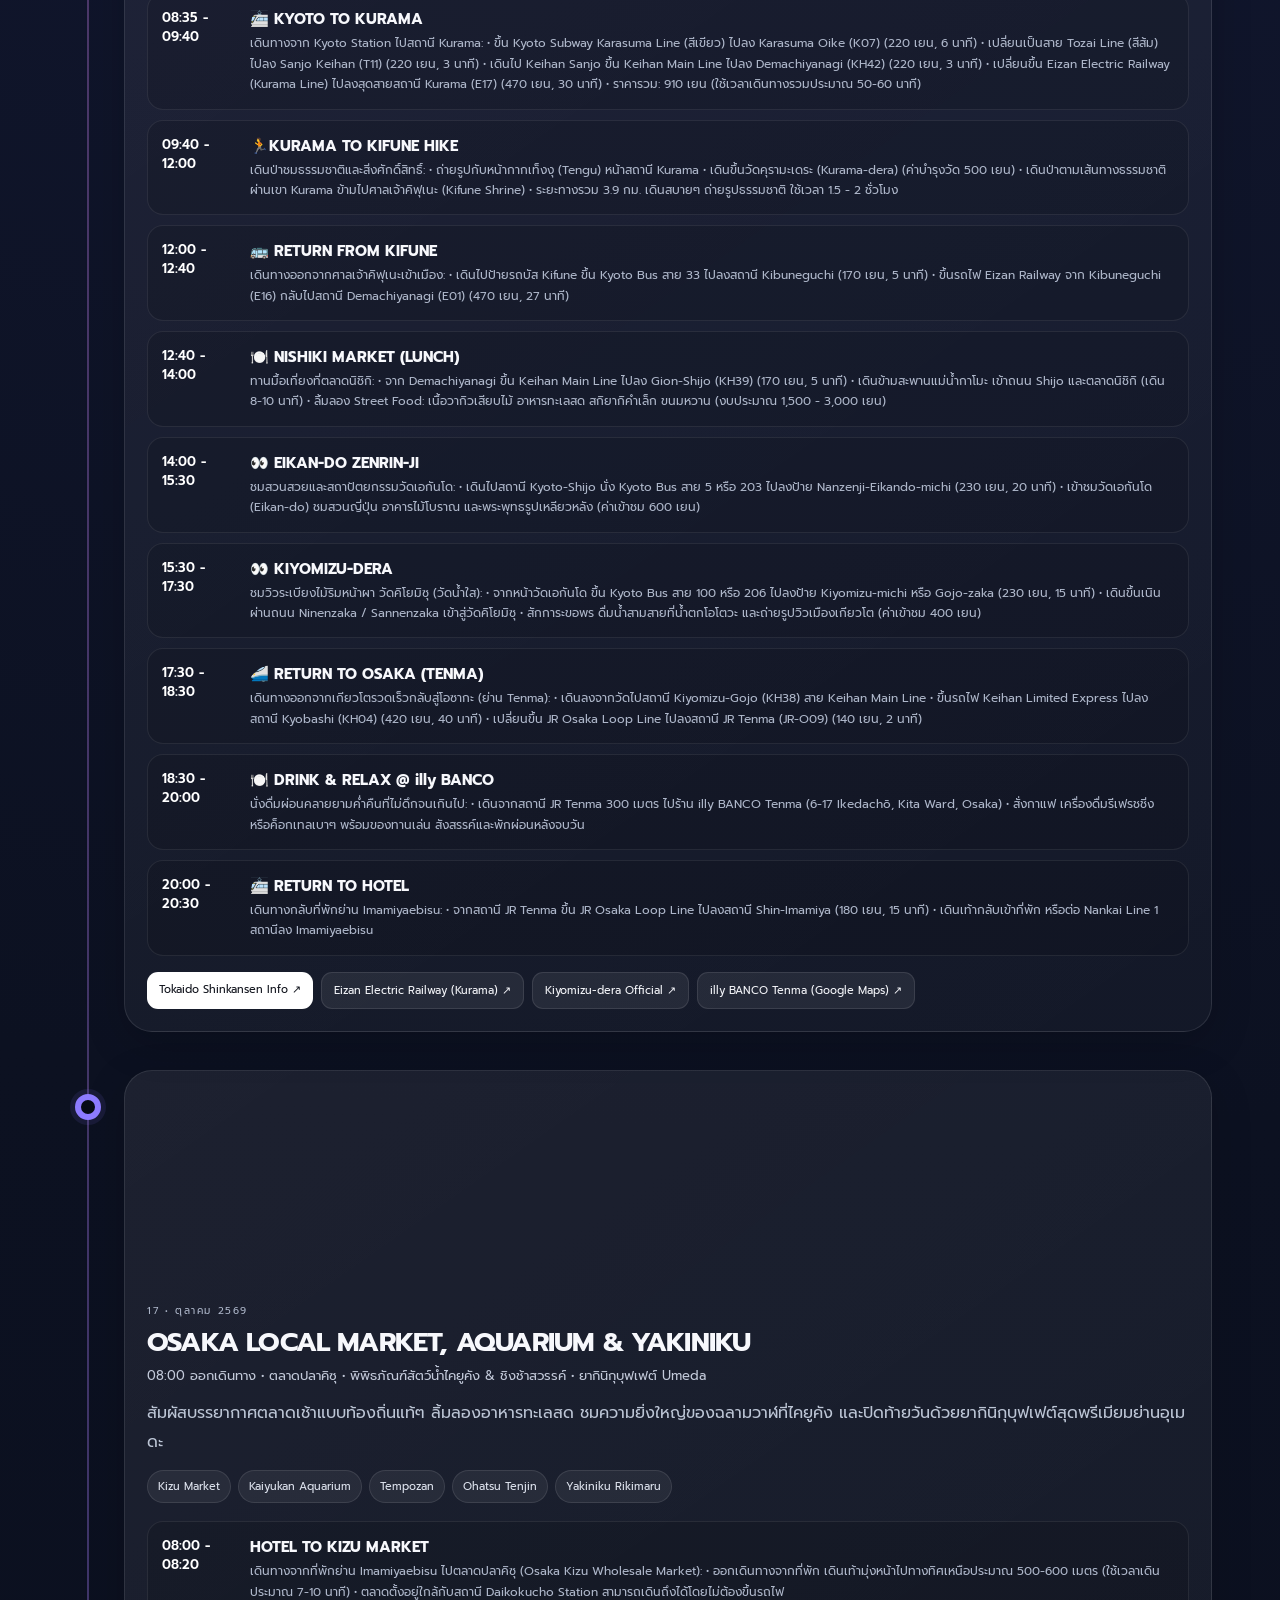
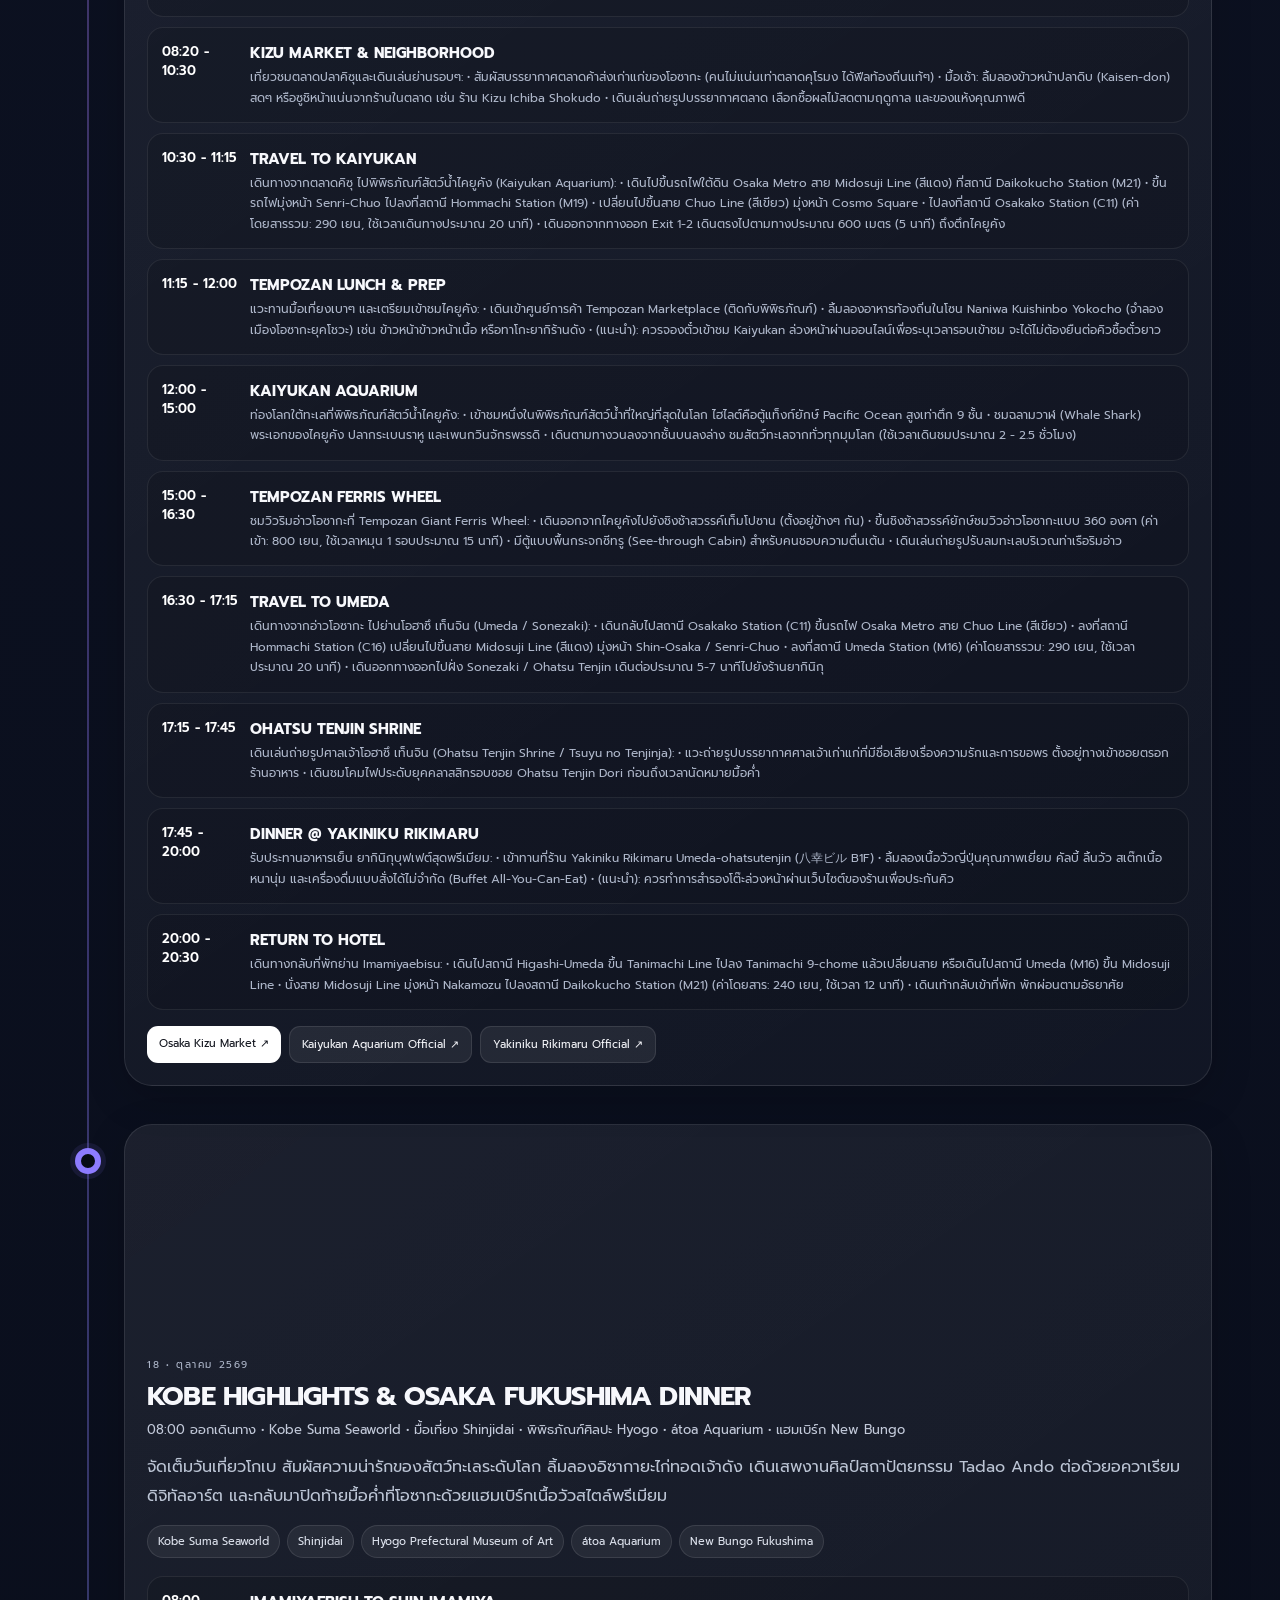
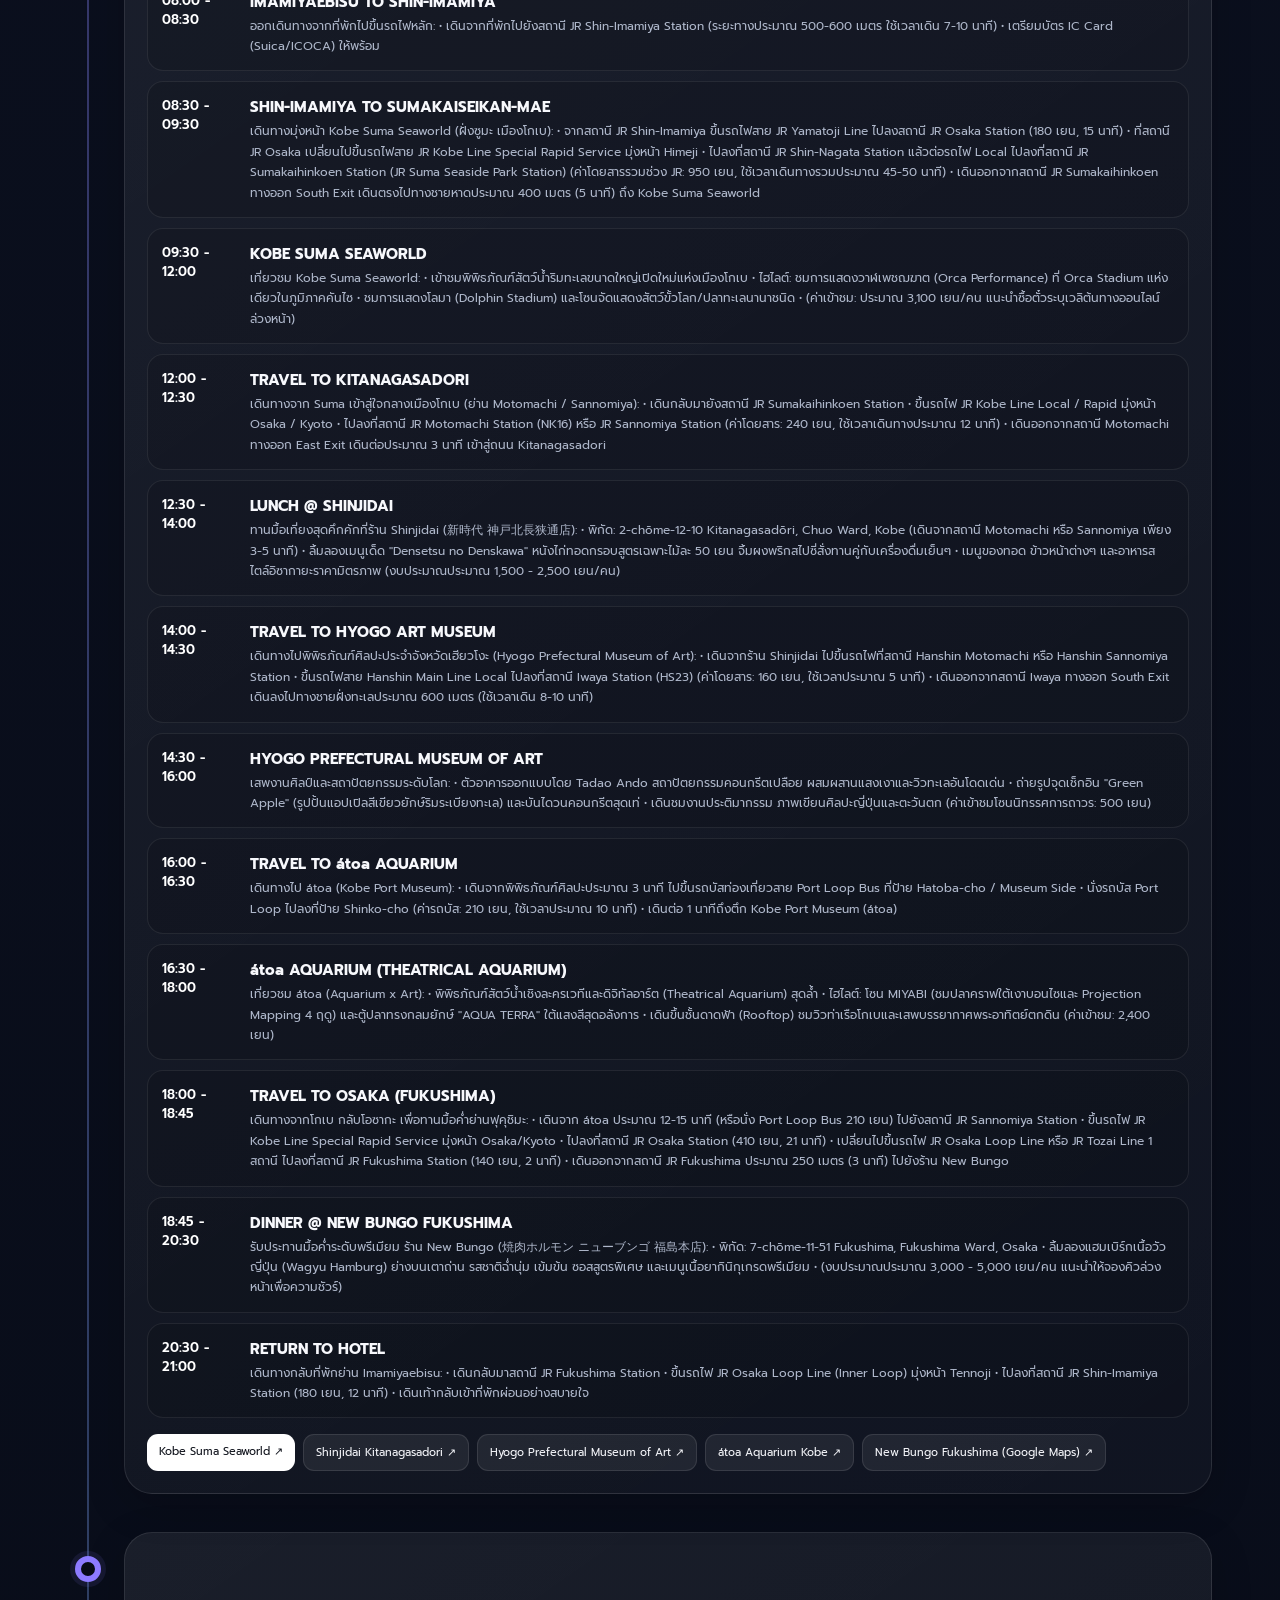
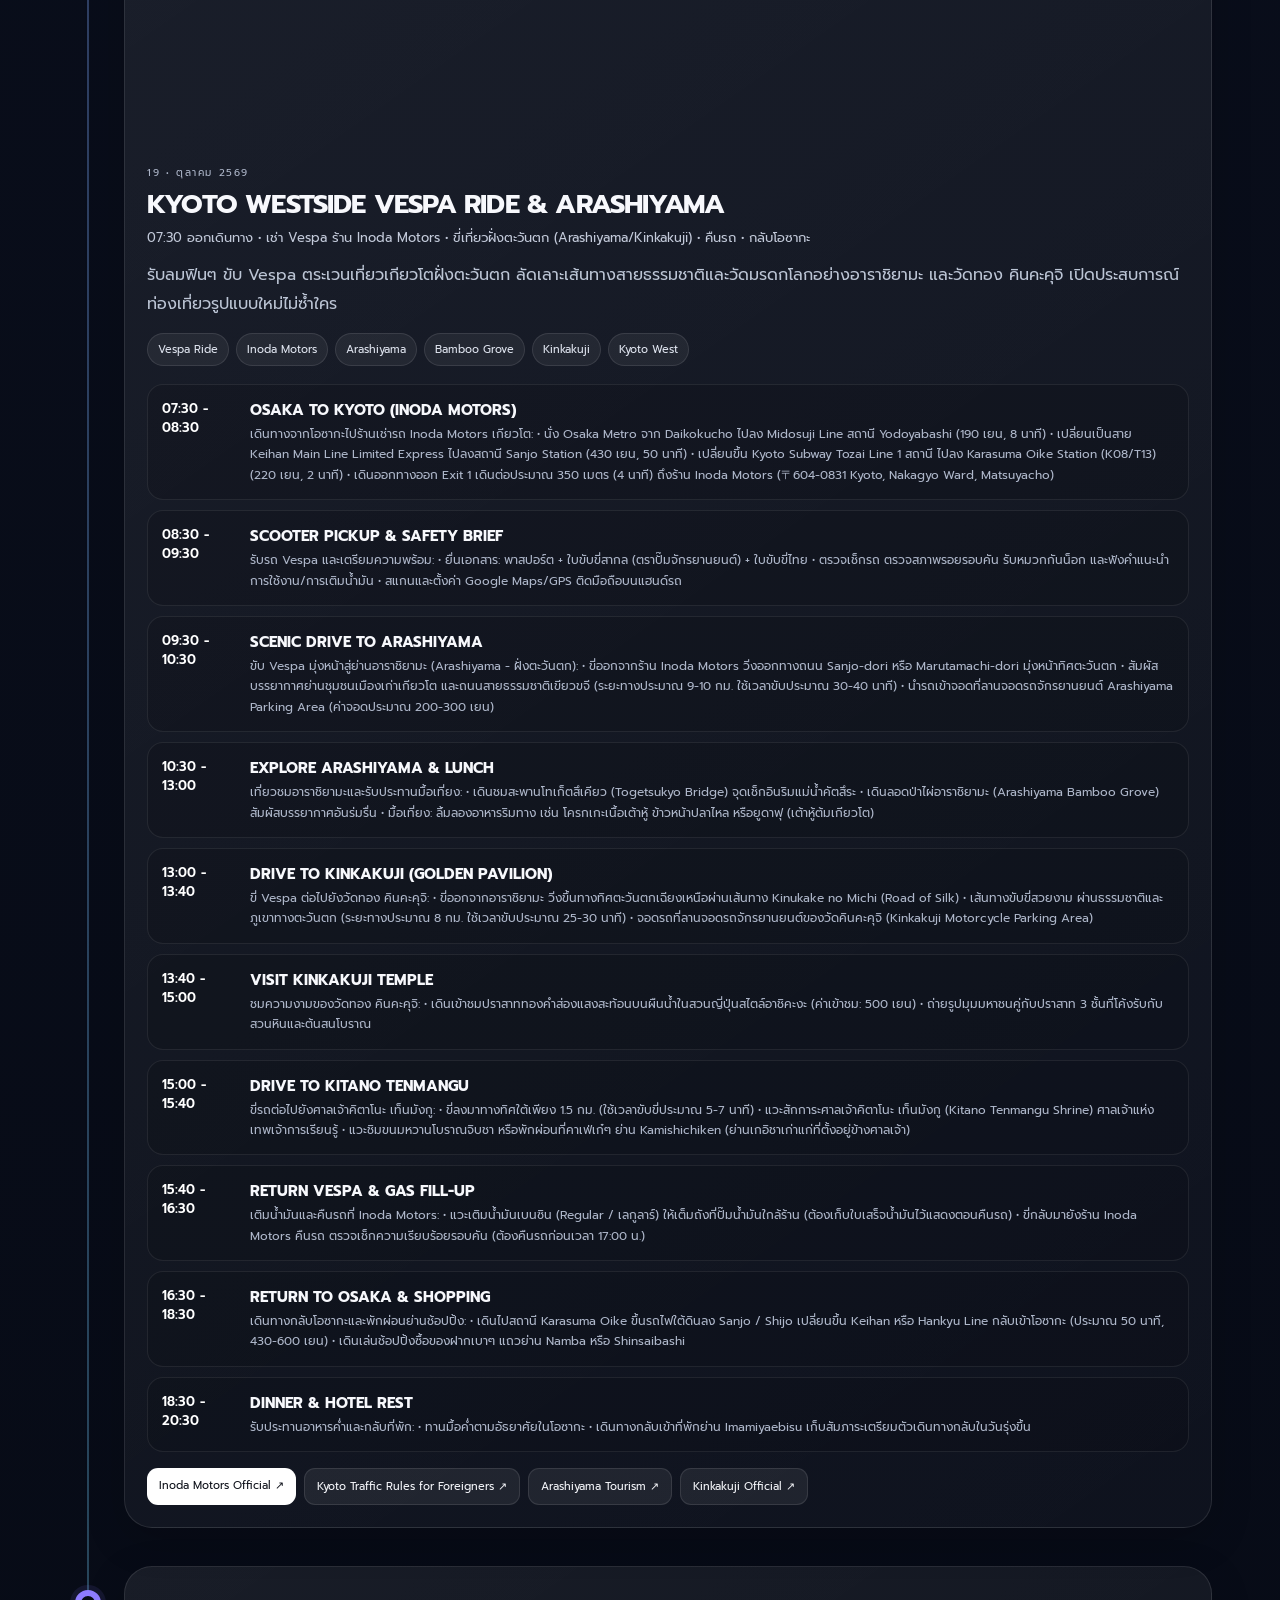
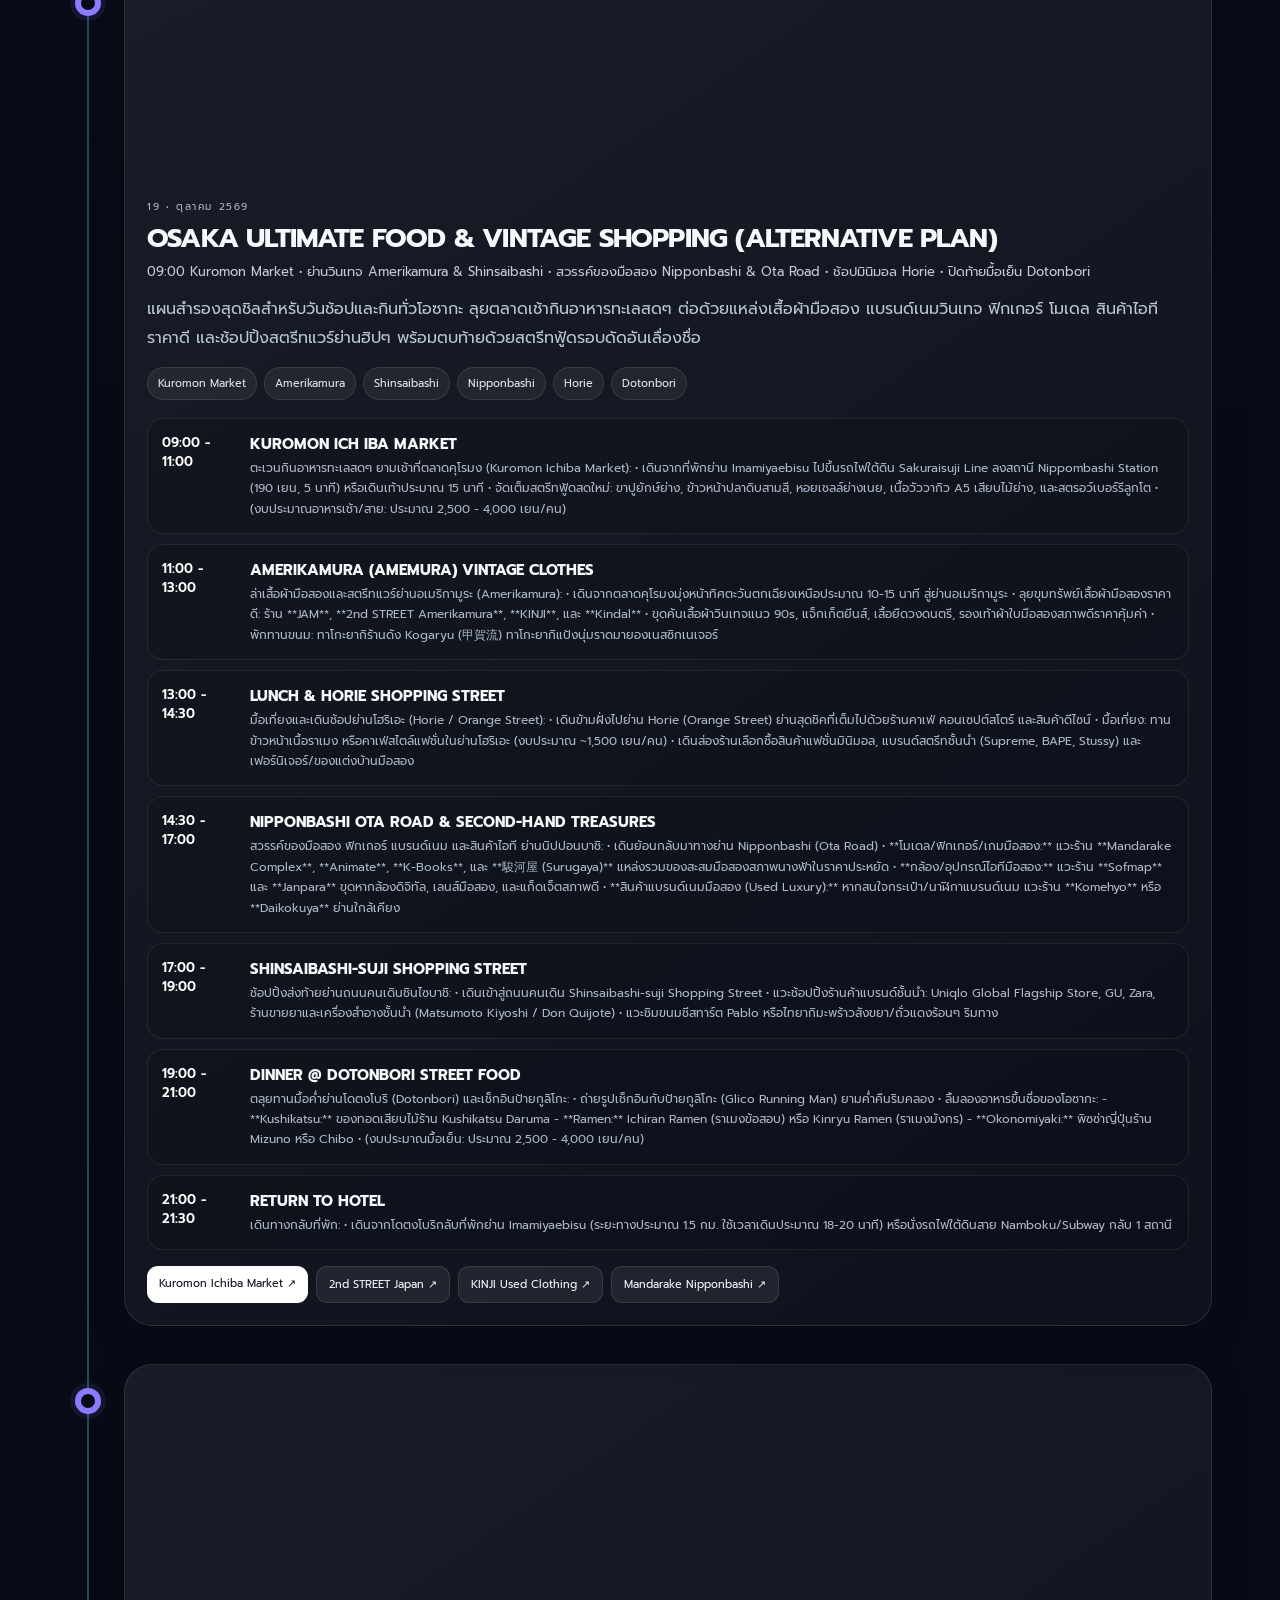
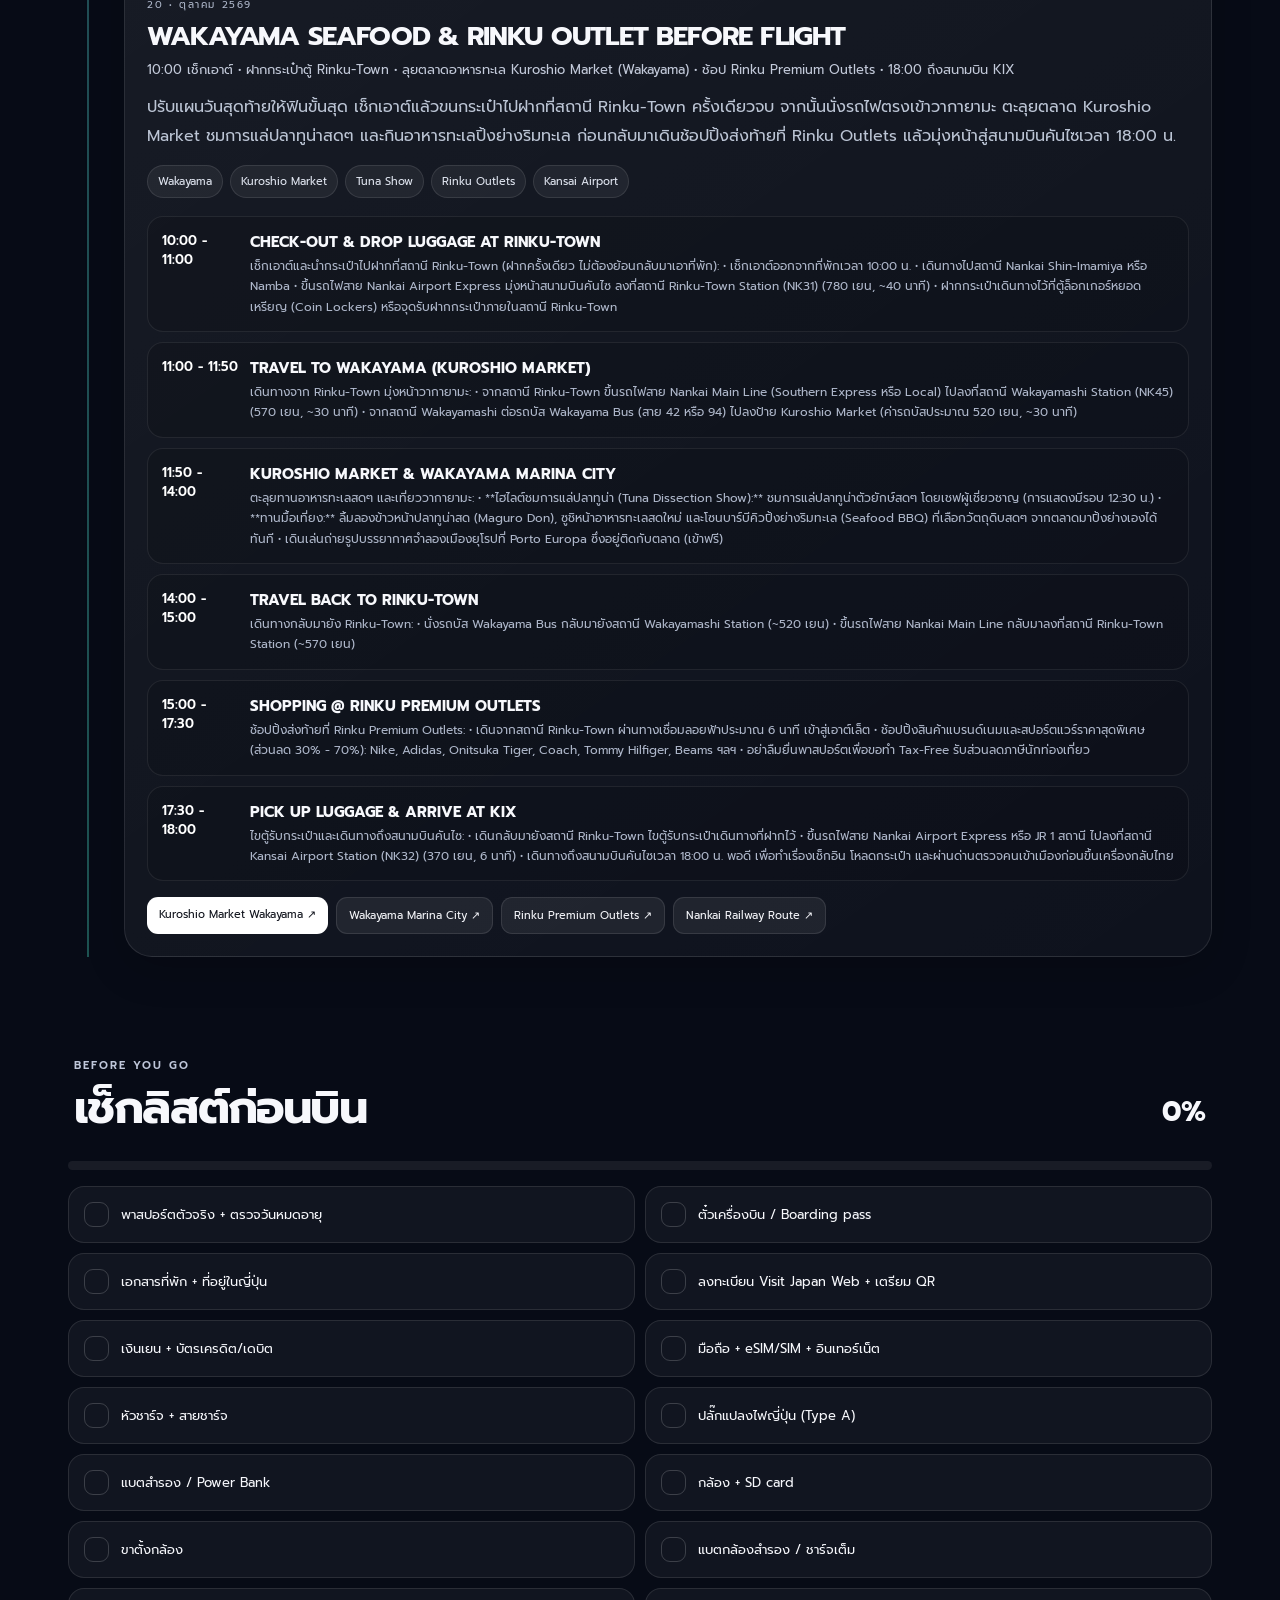
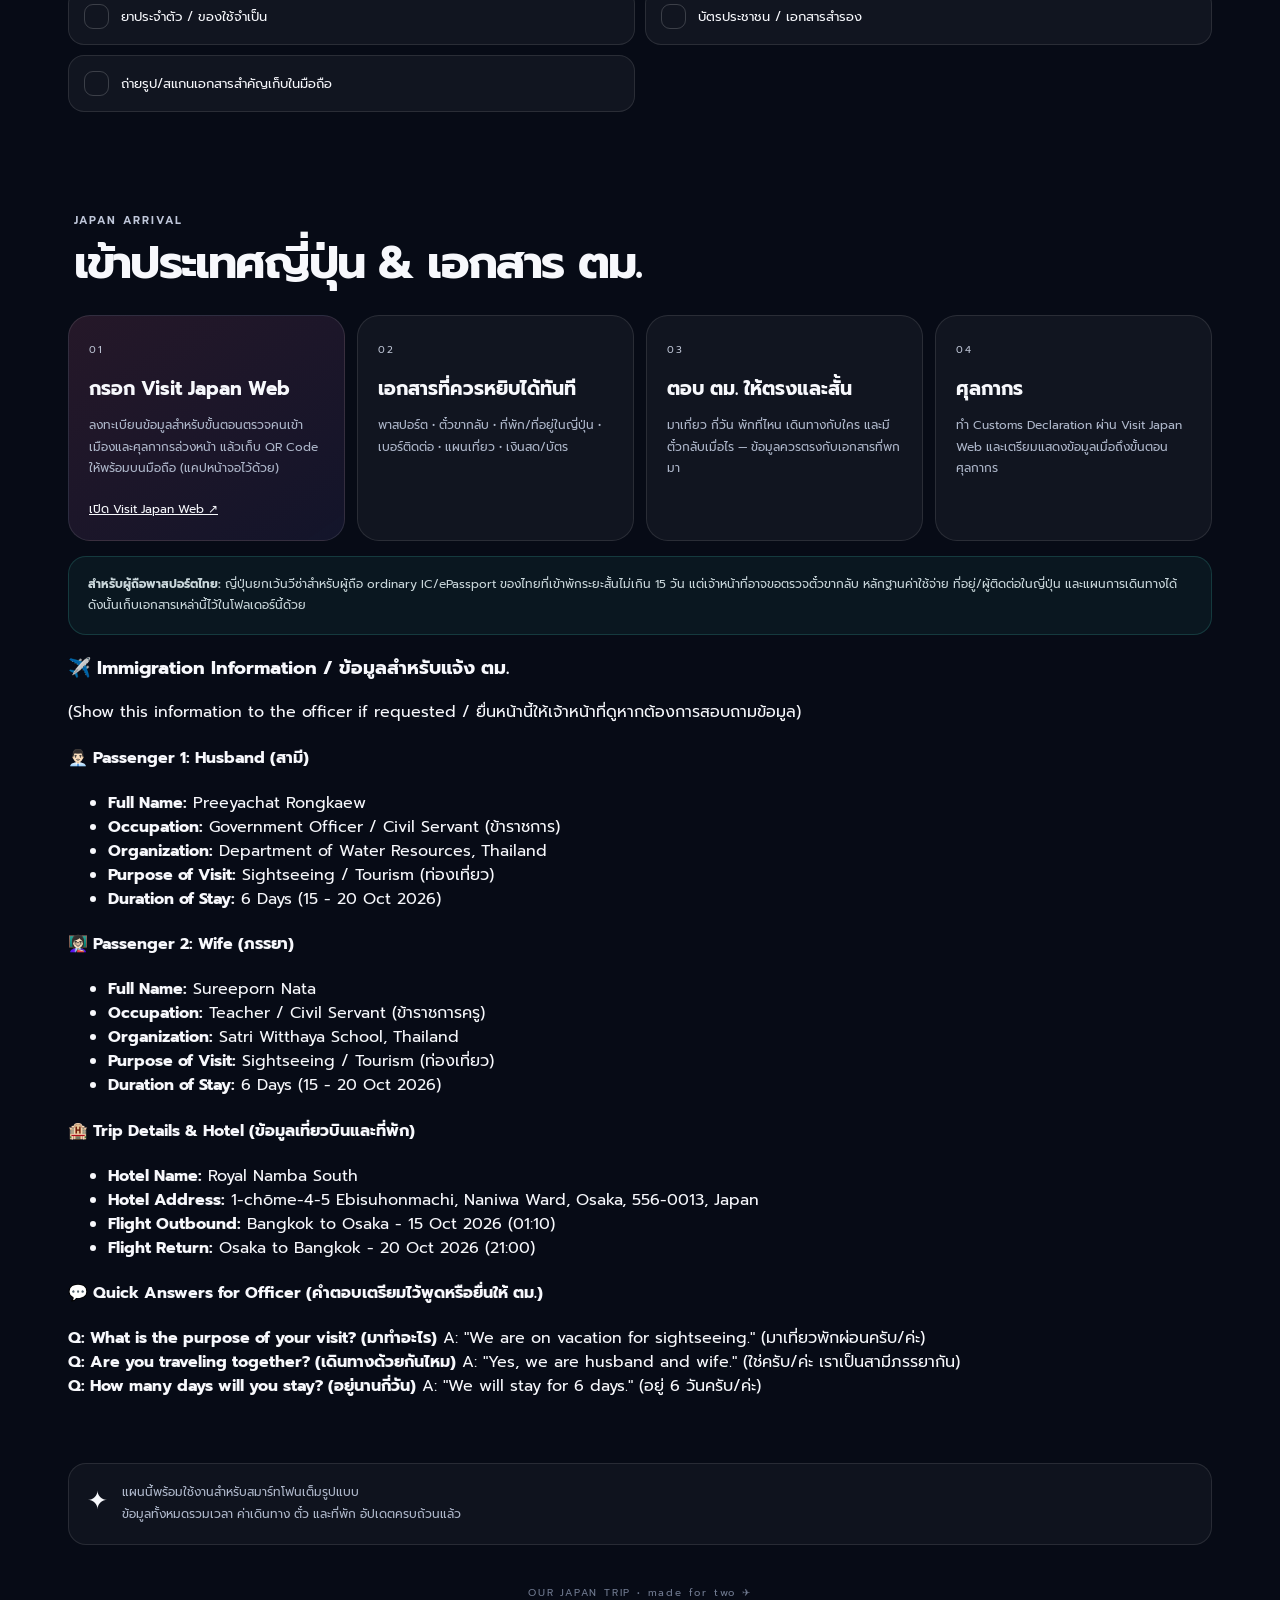
==== commit aea98092: "index_260830.html Updated various sections of the trip plan, including menu items, hero content, and" ====
--- a/index.html
+++ b/index.html
@@ -23,7 +23,18 @@
   <aside class="drawer" id="drawer">
     <div class="drawer-head"><b>TRIP MENU</b><button class="icon-btn" id="closeMenu">×</button></div>
     <nav id="dayMenu"></nav>
-    <div class="drawer-note">แตะวันที่เพื่อกระโดดไปยังแผนนั้นทันที</div>
+    <div class="drawer-menu-divider"></div>
+    <nav class="drawer-quick-nav">
+      <a href="#packing" onclick="closeDrawer()">
+        <span>📋 เช็กลิสต์ก่อนบิน</span>
+        <small>›</small>
+      </a>
+      <a href="#immigration" onclick="closeDrawer()">
+        <span>✈️ เข้าประเทศญี่ปุ่น (ตม. & VJW)</span>
+        <small>›</small>
+      </a>
+    </nav>
+    <div class="drawer-note">แตะหัวข้อเพื่อกระโดดไปยังแผนนั้นทันที</div>
   </aside>
   <div class="scrim" id="scrim"></div>
 
@@ -33,7 +44,7 @@
       <div class="hero-content">
         <p class="eyebrow">OSAKA • JAPAN • OUR STORY</p>
         <h1>เที่ยวญี่ปุ่น<br><span>กับครูแอร์</span></h1>
-        <p class="hero-sub">รวมเวลาเดินทาง · ตั๋ว · โรงแรม · แผนที่ · YouTube · เช็กลิสต์ ไว้ในหน้าเดียว</p>
+        <p class="hero-sub">รวมเวลาเดินทาง · ตั๋ว · โรงแรม · แผนที่ · เอกสาร ตม. · เช็กลิสต์ ไว้ในหน้าเดียว</p>
         <div class="hero-actions">
           <a class="btn primary" href="https://www.vjw.digital.go.jp/" target="_blank" rel="noopener">Visit Japan Web ↗</a>
           <button class="btn glass" id="checkBtn">เช็กของที่ต้องเตรียม</button>
@@ -46,8 +57,8 @@
 
     <section class="quickbar">
       <div class="stat"><span>✈</span><div><b>Flight</b><small>Bangkok to Osaka - 15 Oct 2569 01.10 <br> Osaka to Bangkok - 20 Oct 2569 21.00</small></div></div>
-      <div class="stat"><span>⌂</span><div><b>hotel</b><small>Royal Namba South <br> 1-chōme-4-5 Ebisuhonmachi, Naniwa Ward, Osaka, Osaka Prefecture, 556-0013, Japan</small></div></div>
-      <div class="stat"><span>◷</span><div><b>Travel</b><small>-- <br> --</small></div></div>
+      <div class="stat"><span>⌂</span><div><b>Hotel</b><small>Royal Namba South <br> 1-chōme-4-5 Ebisuhonmachi, Naniwa Ward, Osaka, Osaka Prefecture, 556-0013, Japan</small></div></div>
+      <div class="stat"><span>◷</span><div><b>Travel</b><small>6 Days 5 Nights <br> Kansai • Kyoto • Kobe • Wakayama</small></div></div>
     </section>
 
     <section class="intro">
@@ -55,7 +66,7 @@
         <p class="eyebrow">TRIP CONTROL CENTER</p>
         <h2>เลื่อนลงตามวัน<br>แล้วใช้ชีวิตตาม Timeline</h2>
       </div>
-      <p>แต่ละวันมีเวลา กิจกรรม สถานที่ เอกสาร และปุ่มทางลัดครบในจุดเดียว พร้อมบันทึกสถานะเช็กลิสต์ไว้ในเครื่องอัตโนมัติ</p>
+      <p>แต่ละวันมีเวลา กิจกรรม รายละเอียดขั้นตอน ราคา เวลาเดินทาง และปุ่มทางลัดครบในจุดเดียว รองรับการเปิดบนมือถือเต็มรูปแบบ</p>
     </section>
 
     <section class="timeline-wrap">
@@ -68,19 +79,83 @@
       <div class="pack-grid" id="packingList"></div>
     </section>
 
-    <section class="immigration">
-      <div class="section-title"><div><p class="eyebrow">JAPAN ARRIVAL</p><h2>เข้าประเทศญี่ปุ่นแบบไม่ลน</h2></div></div>
+    <section class="immigration" id="immigration">
+      <div class="section-title"><div><p class="eyebrow">JAPAN ARRIVAL</p><h2>เข้าประเทศญี่ปุ่น & เอกสาร ตม.</h2></div></div>
       <div class="arrival-grid">
-        <article class="arrival-card important"><span class="num">01</span><h3>กรอก Visit Japan Web</h3><p>ลงทะเบียนข้อมูลสำหรับขั้นตอนตรวจคนเข้าเมืองและศุลกากรล่วงหน้า แล้วเก็บ QR Code ให้พร้อมบนมือถือ</p><a href="https://www.vjw.digital.go.jp/" target="_blank" rel="noopener">เปิด Visit Japan Web ↗</a></article>
+        <article class="arrival-card important"><span class="num">01</span><h3>กรอก Visit Japan Web</h3><p>ลงทะเบียนข้อมูลสำหรับขั้นตอนตรวจคนเข้าเมืองและศุลกากรล่วงหน้า แล้วเก็บ QR Code ให้พร้อมบนมือถือ (แคปหน้าจอไว้ด้วย)</p><a href="https://www.vjw.digital.go.jp/" target="_blank" rel="noopener">เปิด Visit Japan Web ↗</a></article>
         <article class="arrival-card"><span class="num">02</span><h3>เอกสารที่ควรหยิบได้ทันที</h3><p>พาสปอร์ต • ตั๋วขากลับ • ที่พัก/ที่อยู่ในญี่ปุ่น • เบอร์ติดต่อ • แผนเที่ยว • เงินสด/บัตร</p></article>
         <article class="arrival-card"><span class="num">03</span><h3>ตอบ ตม. ให้ตรงและสั้น</h3><p>มาเที่ยว กี่วัน พักที่ไหน เดินทางกับใคร และมีตั๋วกลับเมื่อไร — ข้อมูลควรตรงกับเอกสารที่พกมา</p></article>
         <article class="arrival-card"><span class="num">04</span><h3>ศุลกากร</h3><p>ทำ Customs Declaration ผ่าน Visit Japan Web และเตรียมแสดงข้อมูลเมื่อถึงขั้นตอนศุลกากร</p></article>
       </div>
       <div class="notice"><b>สำหรับผู้ถือพาสปอร์ตไทย:</b> ญี่ปุ่นยกเว้นวีซ่าสำหรับผู้ถือ ordinary IC/ePassport ของไทยที่เข้าพักระยะสั้นไม่เกิน 15 วัน แต่เจ้าหน้าที่อาจขอตรวจตั๋วขากลับ หลักฐานค่าใช้จ่าย ที่อยู่/ผู้ติดต่อในญี่ปุ่น และแผนการเดินทางได้ ดังนั้นเก็บเอกสารเหล่านี้ไว้ในโฟลเดอร์นี้ด้วย</div>
+
+      <!-- IMMIGRATION PREPARATION CARD -->
+      <div class="immigration-info-card">
+        <div class="immig-card-header">
+          <h3>✈️ Immigration Information / ข้อมูลสำหรับแจ้ง ตม.</h3>
+          <p>(Show this information to the officer if requested / ยื่นหน้านี้ให้เจ้าหน้าที่ดูหากต้องการสอบถามข้อมูล)</p>
+        </div>
+        
+        <div class="passenger-grid">
+          <!-- 1. ข้อมูลสามี (Husband) -->
+          <div class="passenger-card husband">
+            <h4>👨🏻‍💼 Passenger 1: Husband (สามี)</h4>
+            <ul>
+              <li><strong>Full Name:</strong> Preeyachat Rongkaew</li>
+              <li><strong>Occupation:</strong> Government Officer / Civil Servant (ข้าราชการ)</li>
+              <li><strong>Organization:</strong> Department of Water Resources, Thailand</li>
+              <li><strong>Purpose of Visit:</strong> Sightseeing / Tourism (ท่องเที่ยว)</li>
+              <li><strong>Duration of Stay:</strong> 6 Days (15 - 20 Oct 2026)</li>
+            </ul>
+          </div>
+
+          <!-- 2. ข้อมูลภรรยา (Wife) -->
+          <div class="passenger-card wife">
+            <h4>👩🏻‍🏫 Passenger 2: Wife (ภรรยา)</h4>
+            <ul>
+              <li><strong>Full Name:</strong> Sureeporn Nata</li>
+              <li><strong>Occupation:</strong> Teacher / Civil Servant (ข้าราชการครู)</li>
+              <li><strong>Organization:</strong> Satri Witthaya School, Thailand</li>
+              <li><strong>Purpose of Visit:</strong> Sightseeing / Tourism (ท่องเที่ยว)</li>
+              <li><strong>Duration of Stay:</strong> 6 Days (15 - 20 Oct 2026)</li>
+            </ul>
+          </div>
+        </div>
+
+        <!-- 3. ข้อมูลการเดินทางและที่พักร่วมกัน -->
+        <div class="stay-details-card">
+          <h4>🏨 Trip Details & Hotel (ข้อมูลเที่ยวบินและที่พัก)</h4>
+          <ul>
+            <li><strong>Hotel Name:</strong> Royal Namba South</li>
+            <li><strong>Hotel Address:</strong> 1-chōme-4-5 Ebisuhonmachi, Naniwa Ward, Osaka, 556-0013, Japan</li>
+            <li><strong>Flight Outbound:</strong> Bangkok to Osaka - 15 Oct 2026 (01:10)</li>
+            <li><strong>Flight Return:</strong> Osaka to Bangkok - 20 Oct 2026 (21:00)</li>
+          </ul>
+        </div>
+
+        <!-- 4. คำตอบสำหรับการตอบคำถาม ตม. สั้นๆ -->
+        <div class="qa-card">
+          <h4>💬 Quick Answers for Officer (คำตอบเตรียมไว้พูดหรือยื่นให้ ตม.)</h4>
+          <div class="qa-list">
+            <div class="qa-item">
+              <strong>Q: What is the purpose of your visit? (มาทำอะไร)</strong>
+              <span>A: "We are on vacation for sightseeing." (มาเที่ยวพักผ่อนครับ/ค่ะ)</span>
+            </div>
+            <div class="qa-item">
+              <strong>Q: Are you traveling together? (เดินทางด้วยกันไหม)</strong>
+              <span>A: "Yes, we are husband and wife." (ใช่ครับ/ค่ะ เราเป็นสามีภรรยากัน)</span>
+            </div>
+            <div class="qa-item">
+              <strong>Q: How many days will you stay? (อยู่นานกี่วัน)</strong>
+              <span>A: "We will stay for 6 days." (อยู่ 6 วันครับ/ค่ะ)</span>
+            </div>
+          </div>
+        </div>
+      </div>
     </section>
 
     <section class="footer-note">
-      <span>✦</span><p>แผนนี้เป็น <b>Draft v1</b> — ปรับได้ตลอดหลังคุยกับแฟน<br>ทุกอย่างควรแก้ในไฟล์ <b>app.js</b> จุดเดียว</p>
+      <span>✦</span><p>แผนนี้พร้อมใช้งานสำหรับสมาร์ทโฟนเต็มรูปแบบ<br>ข้อมูลทั้งหมดรวมเวลา ค่าเดินทาง ตั๋ว และที่พัก อัปเดตครบถ้วนแล้ว</p>
     </section>
   </main>
 
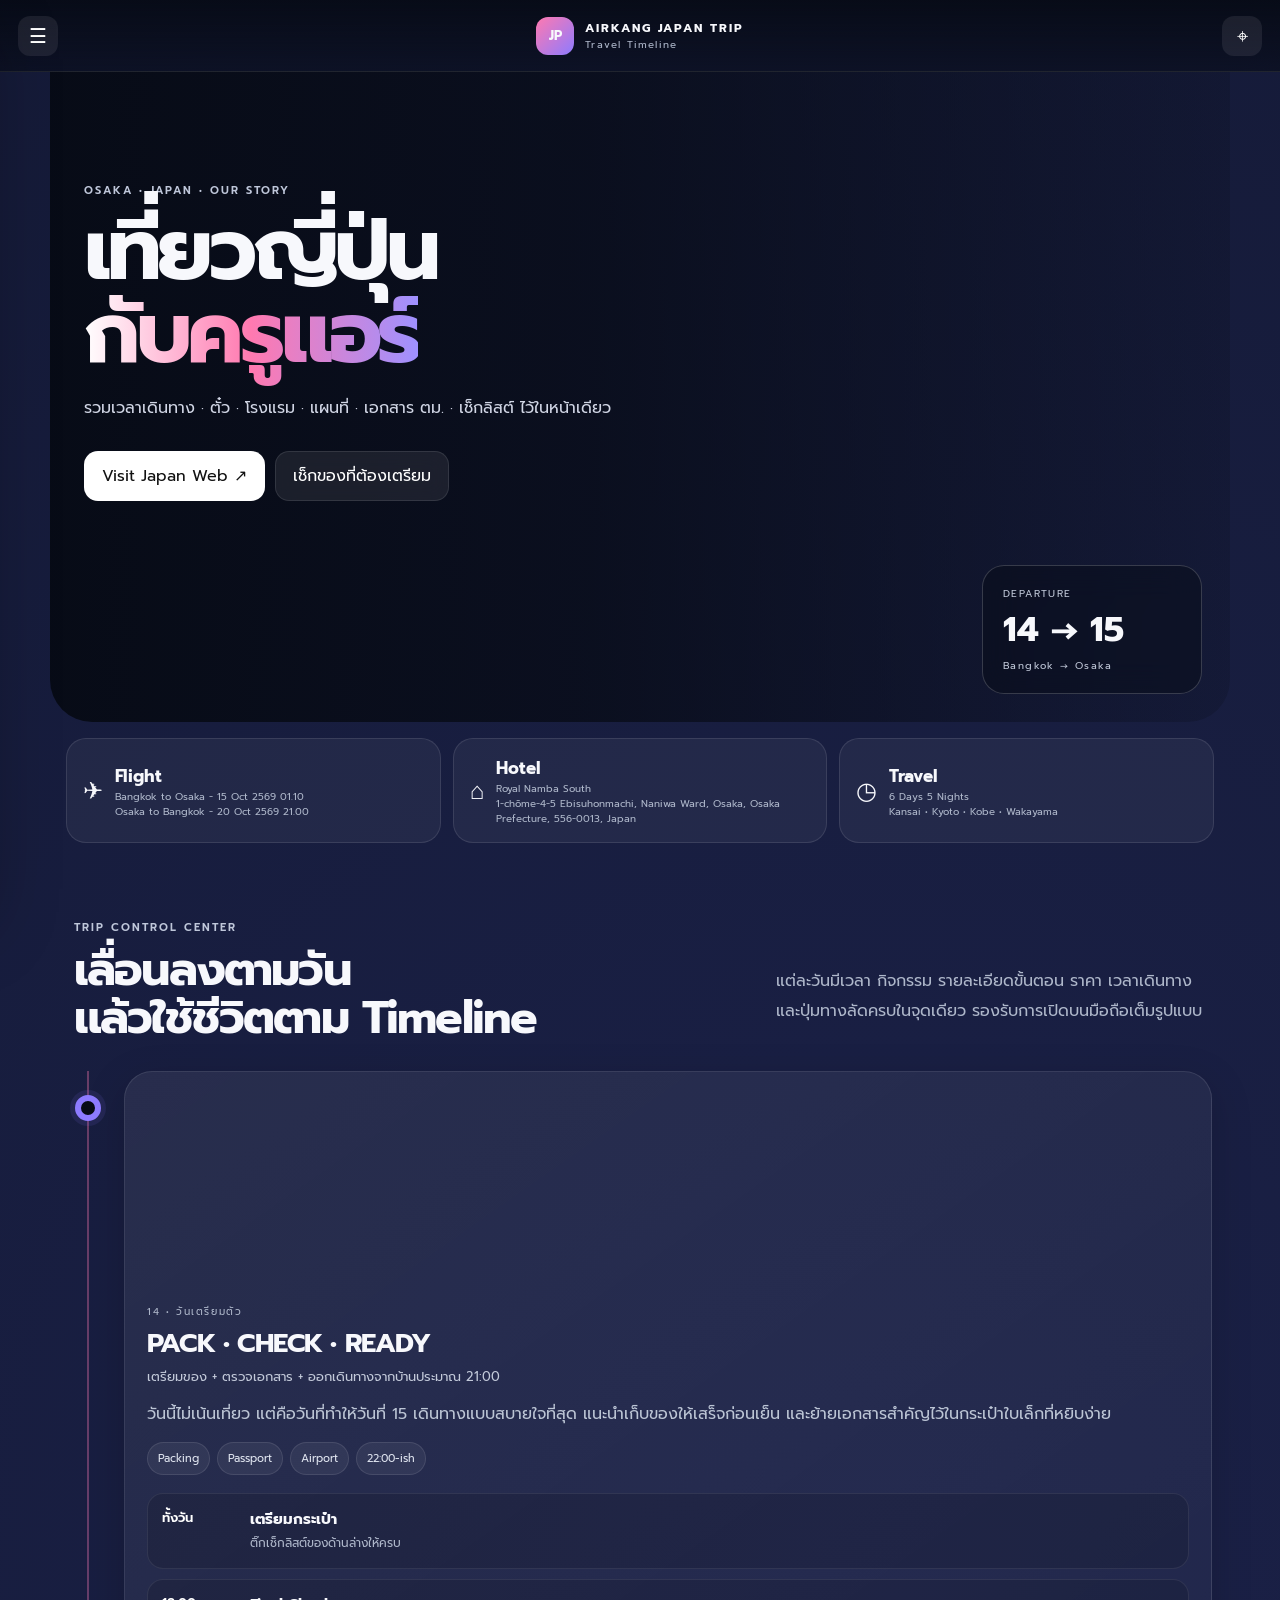
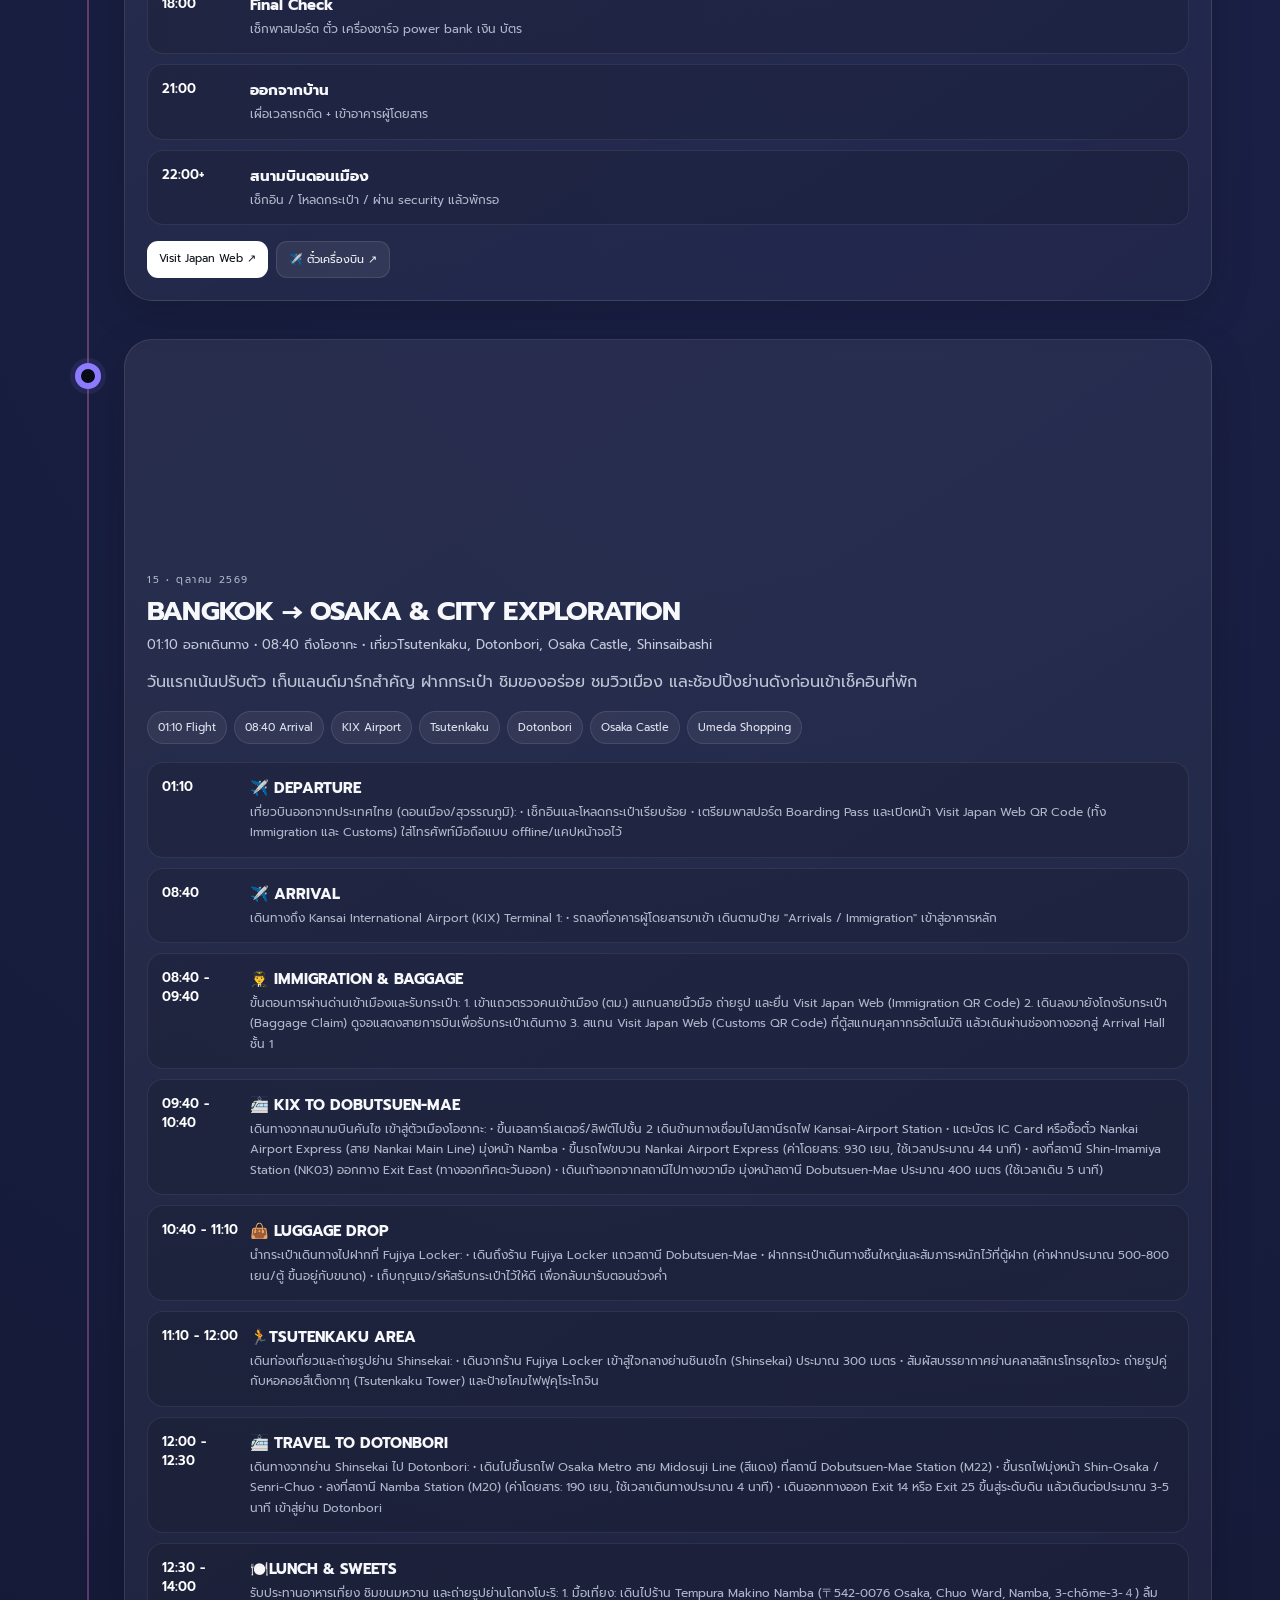
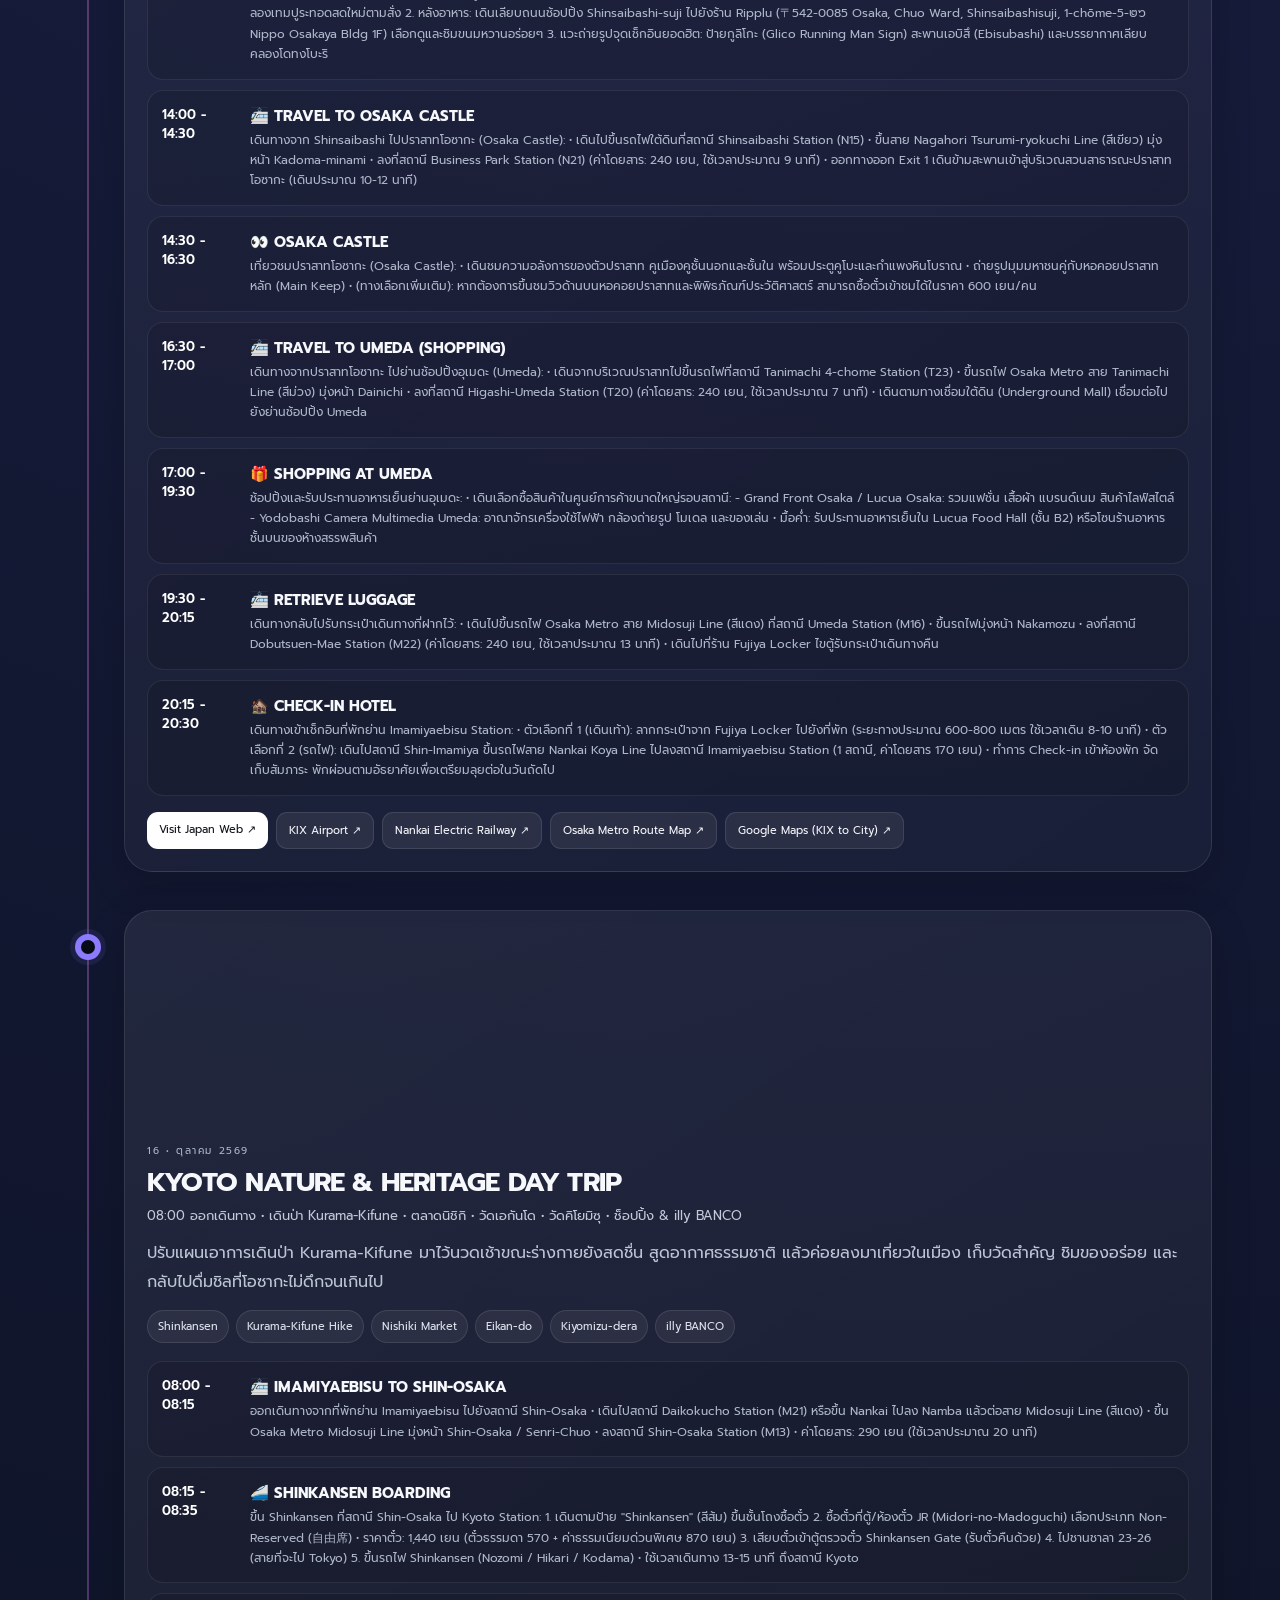
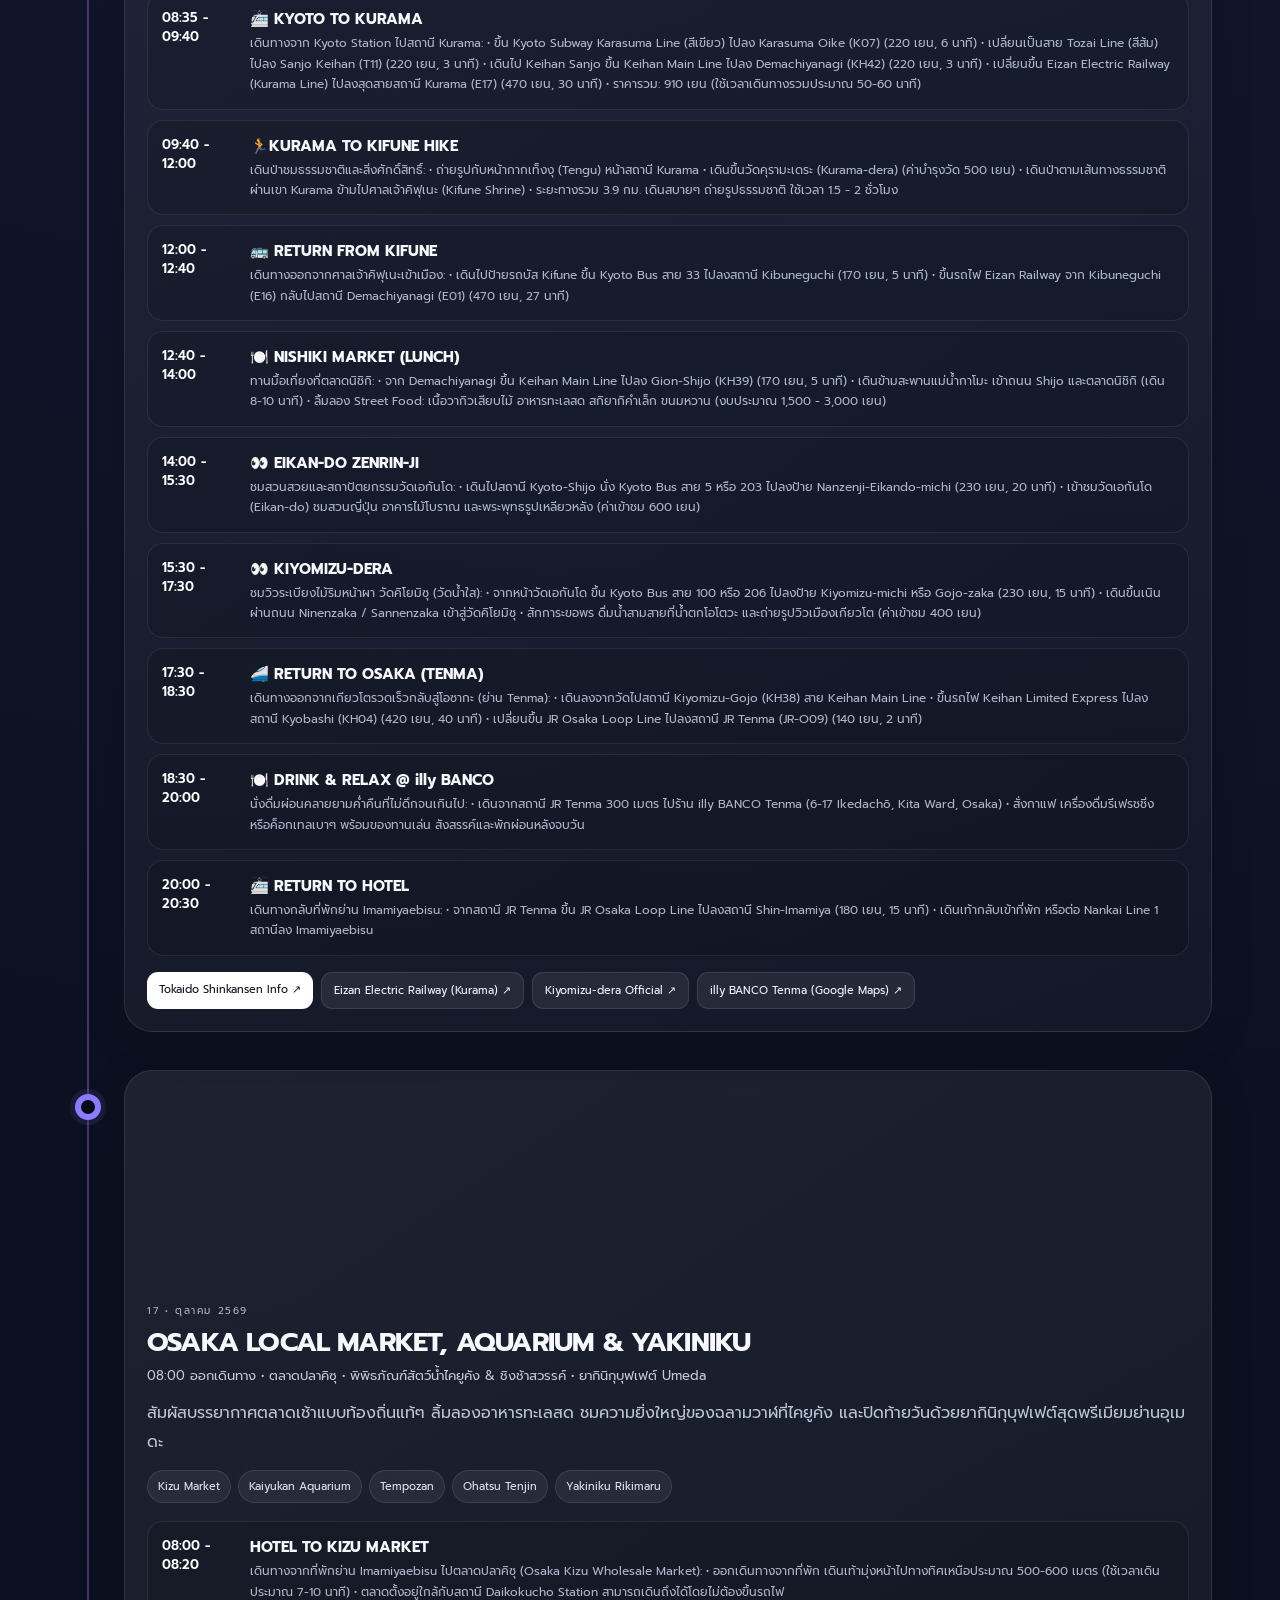
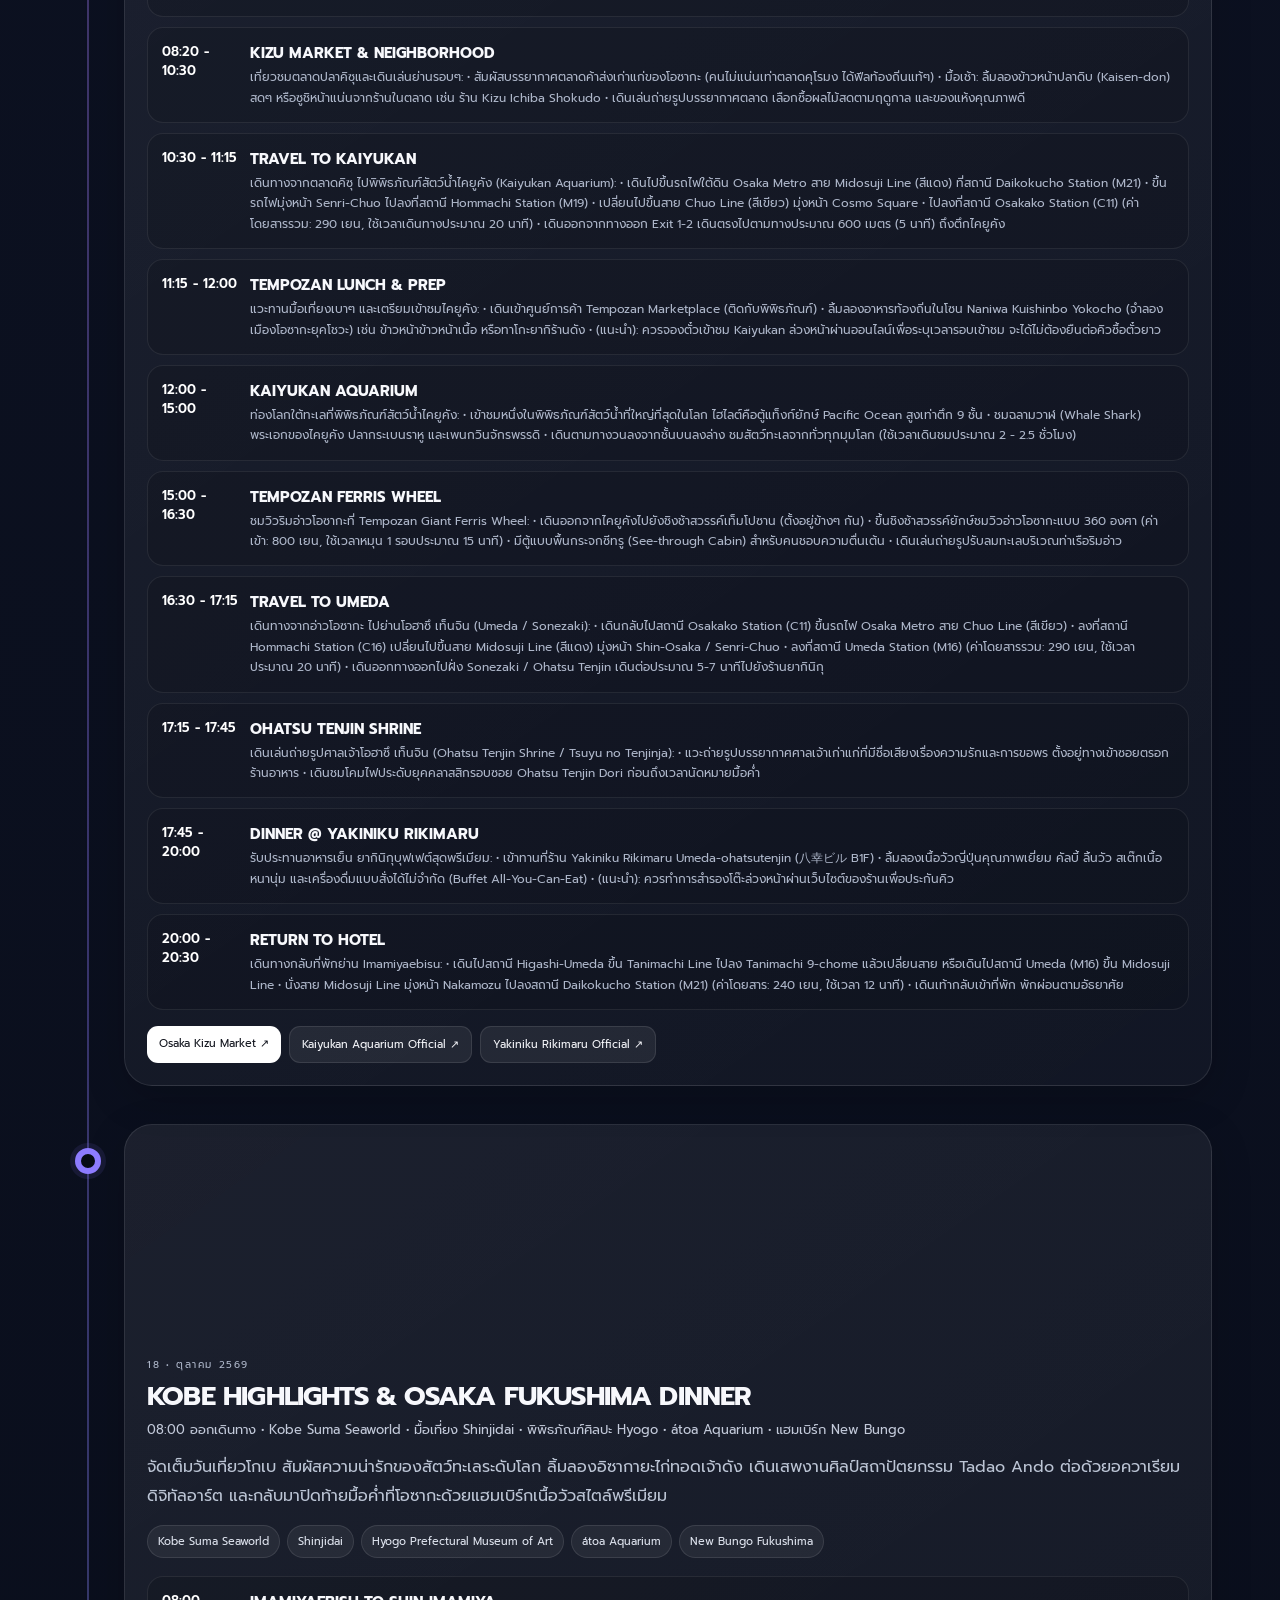
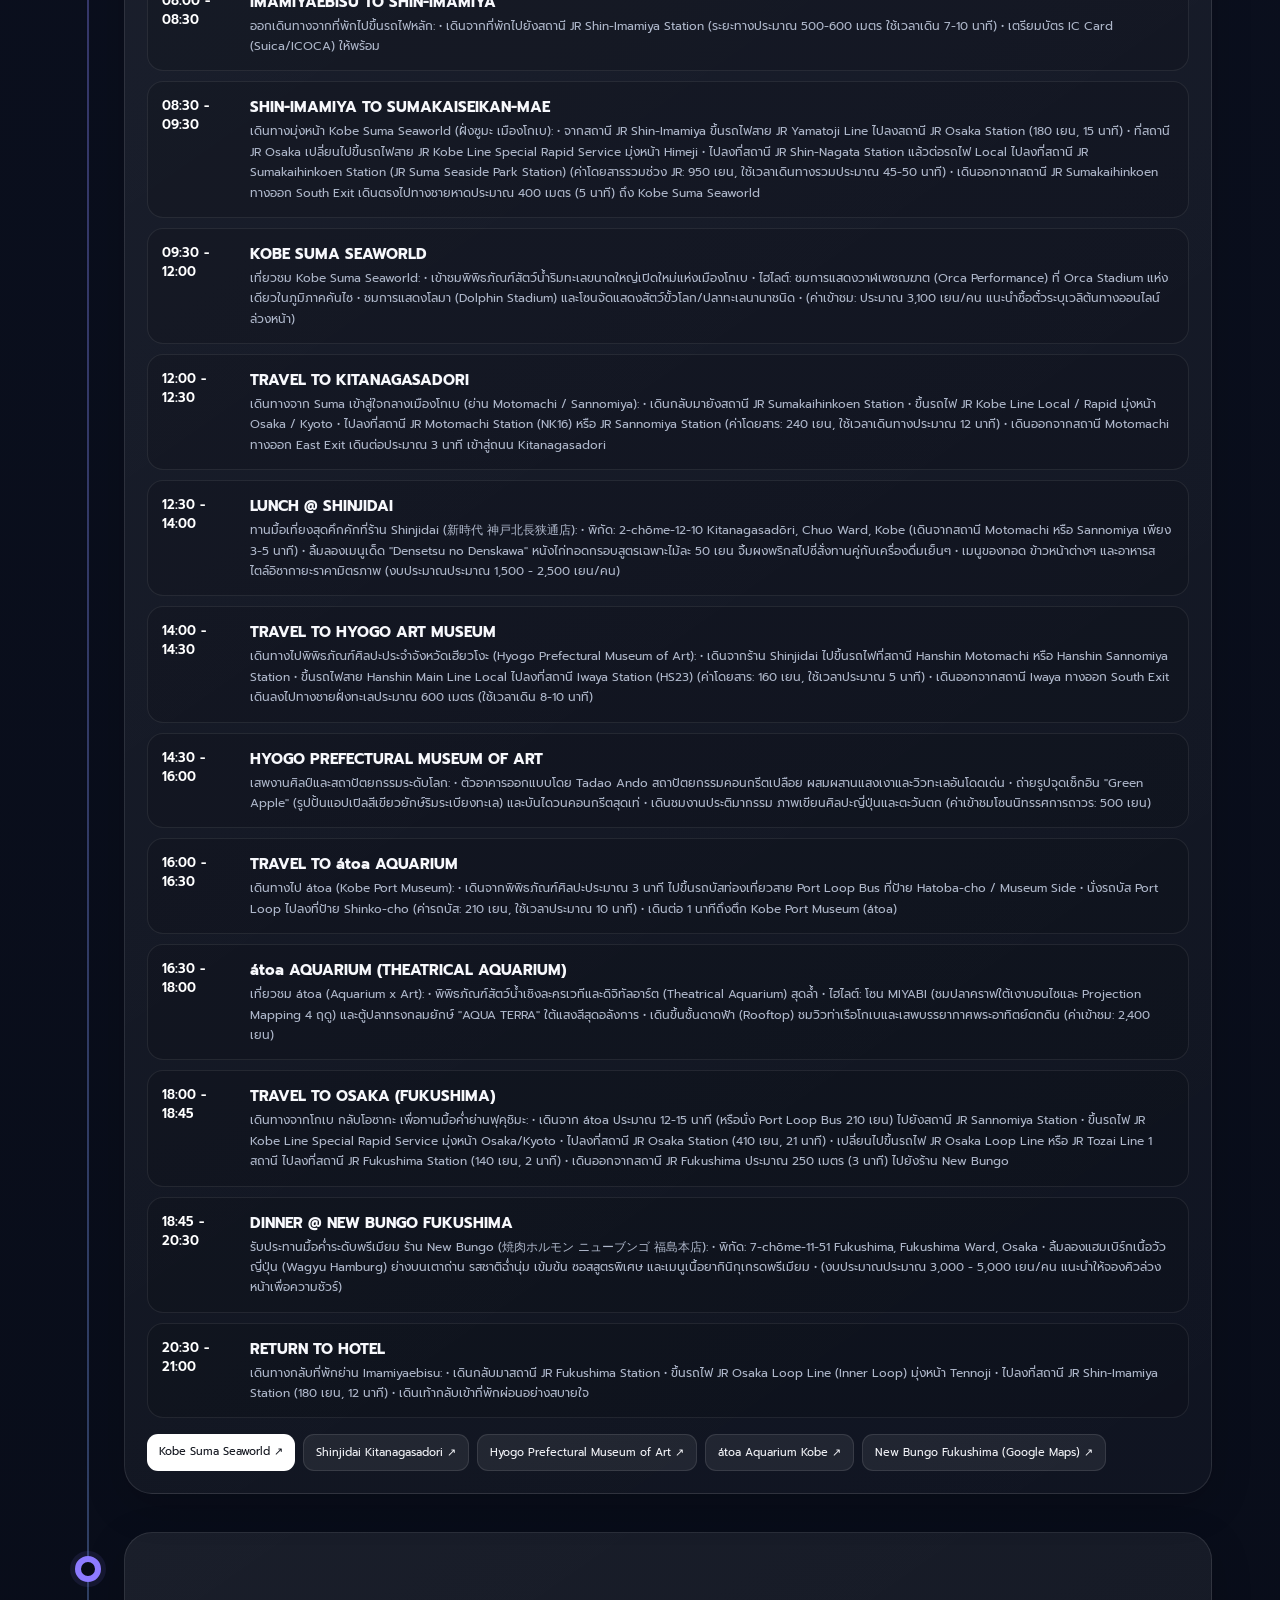
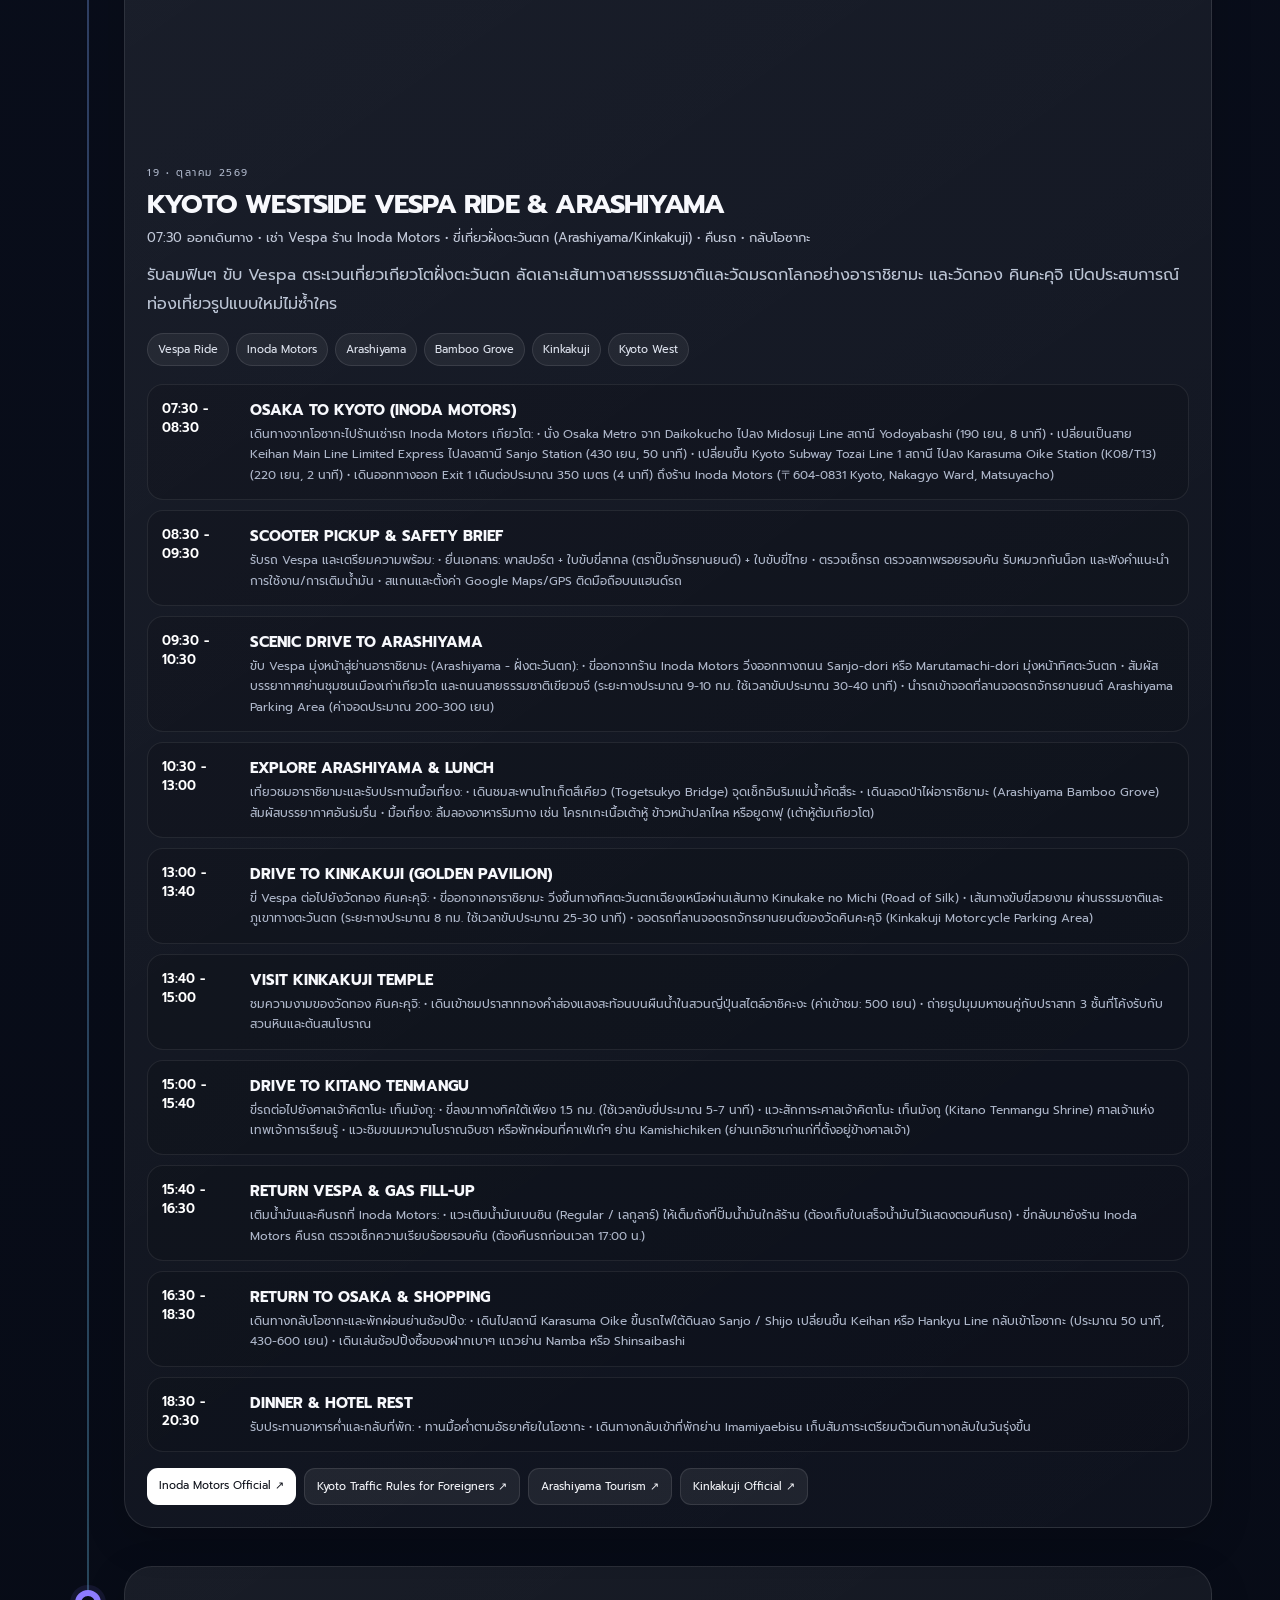
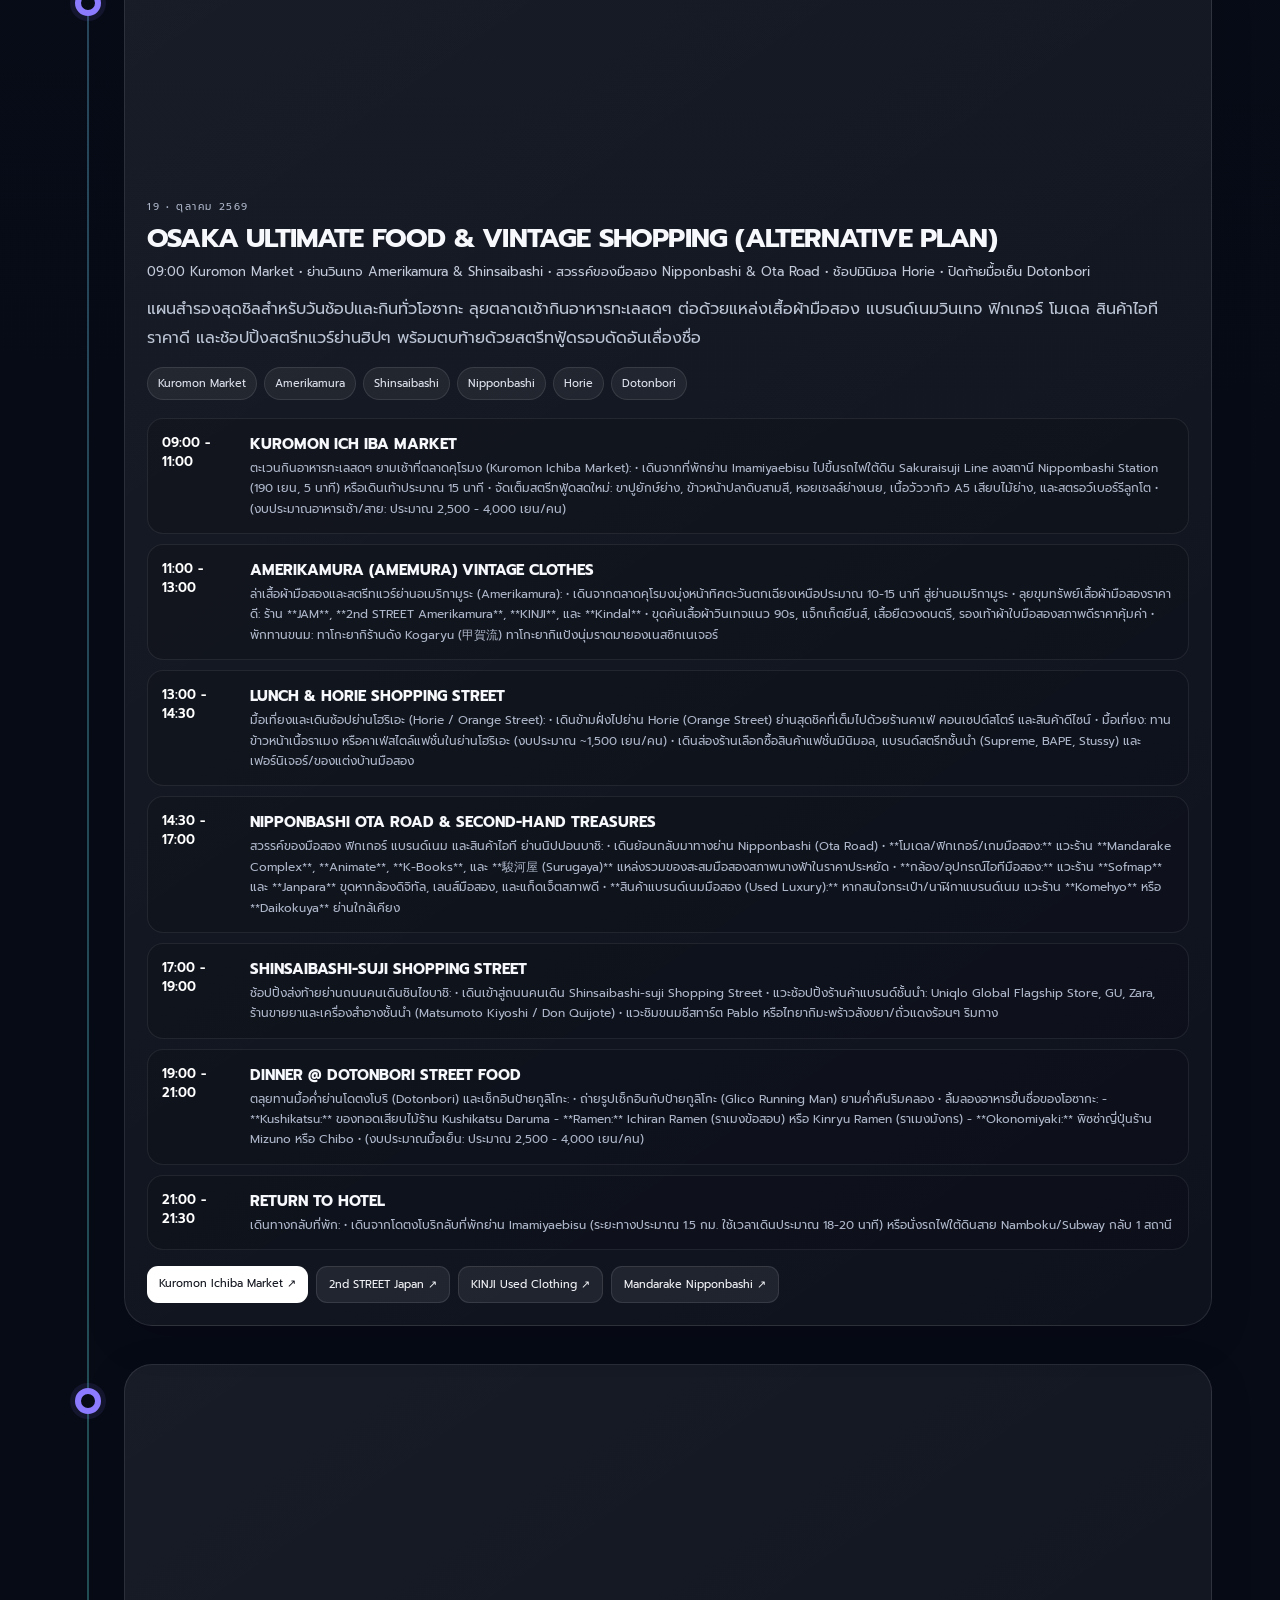
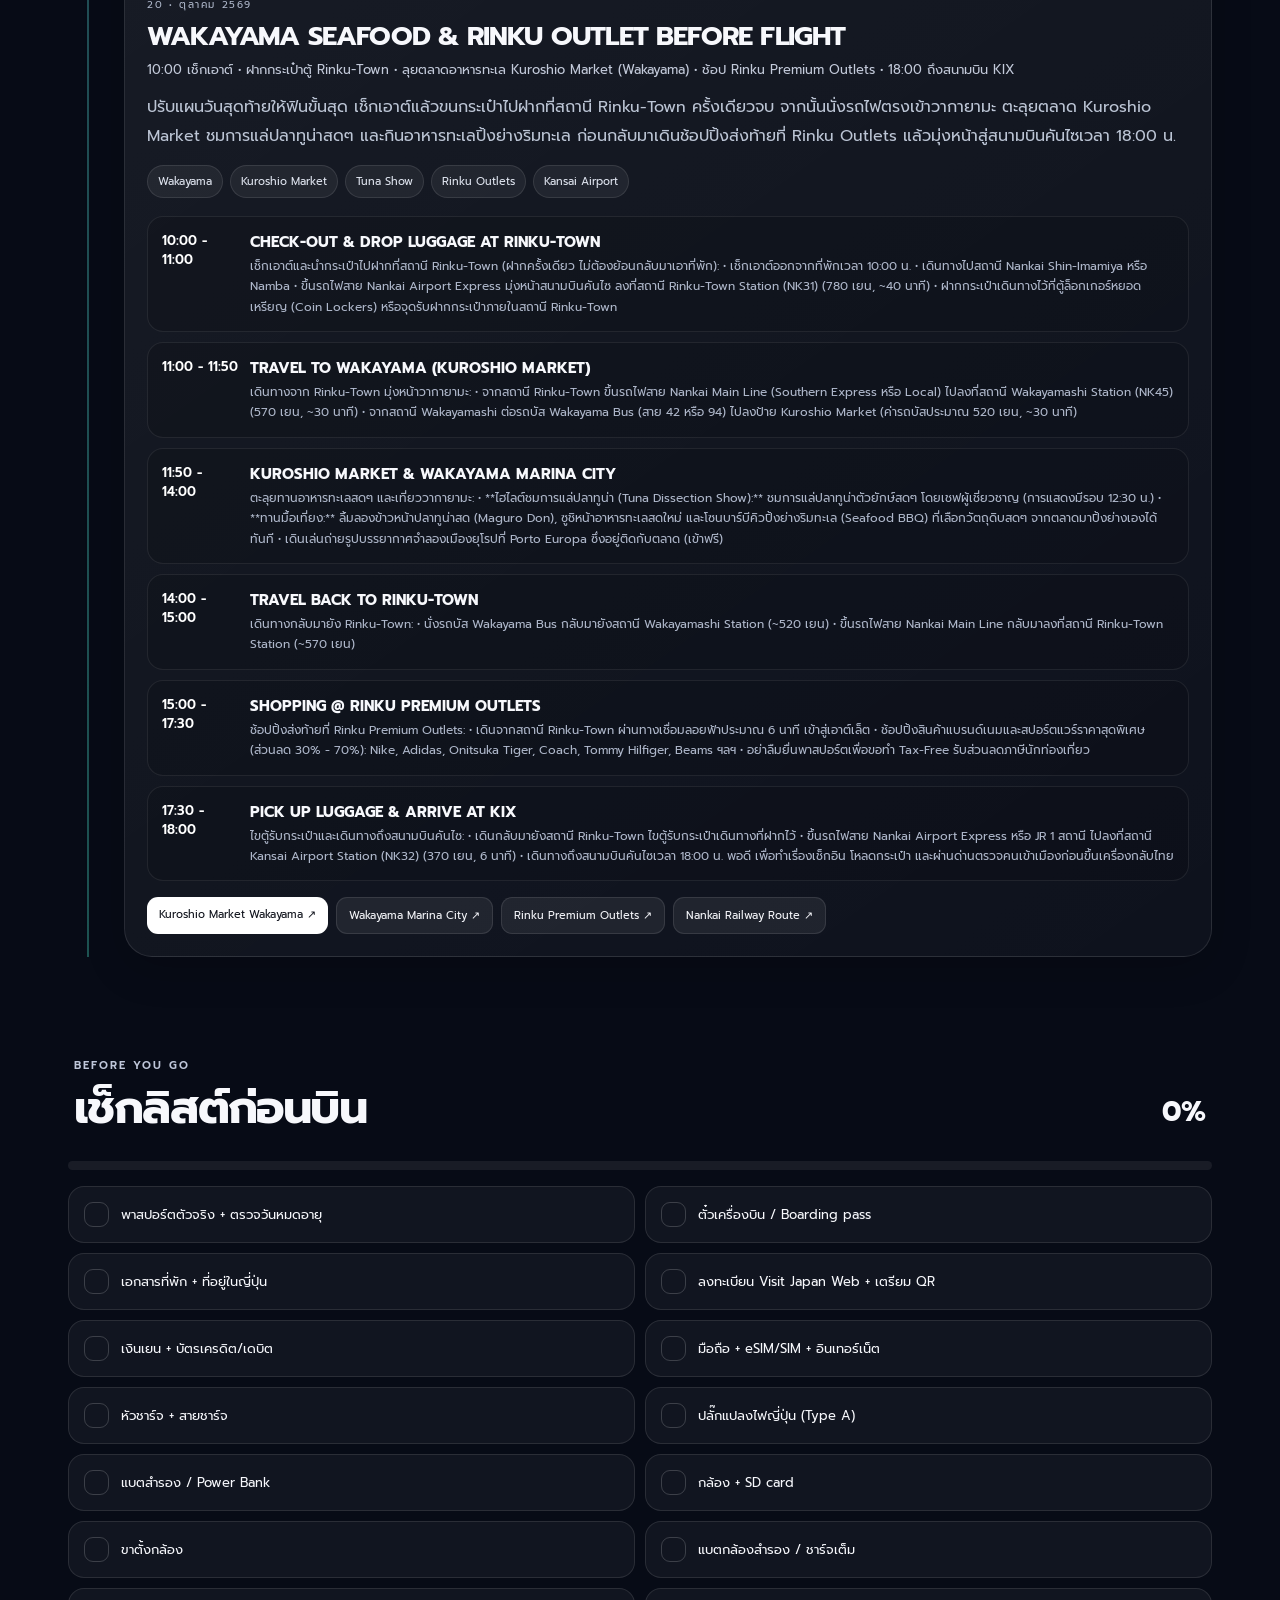
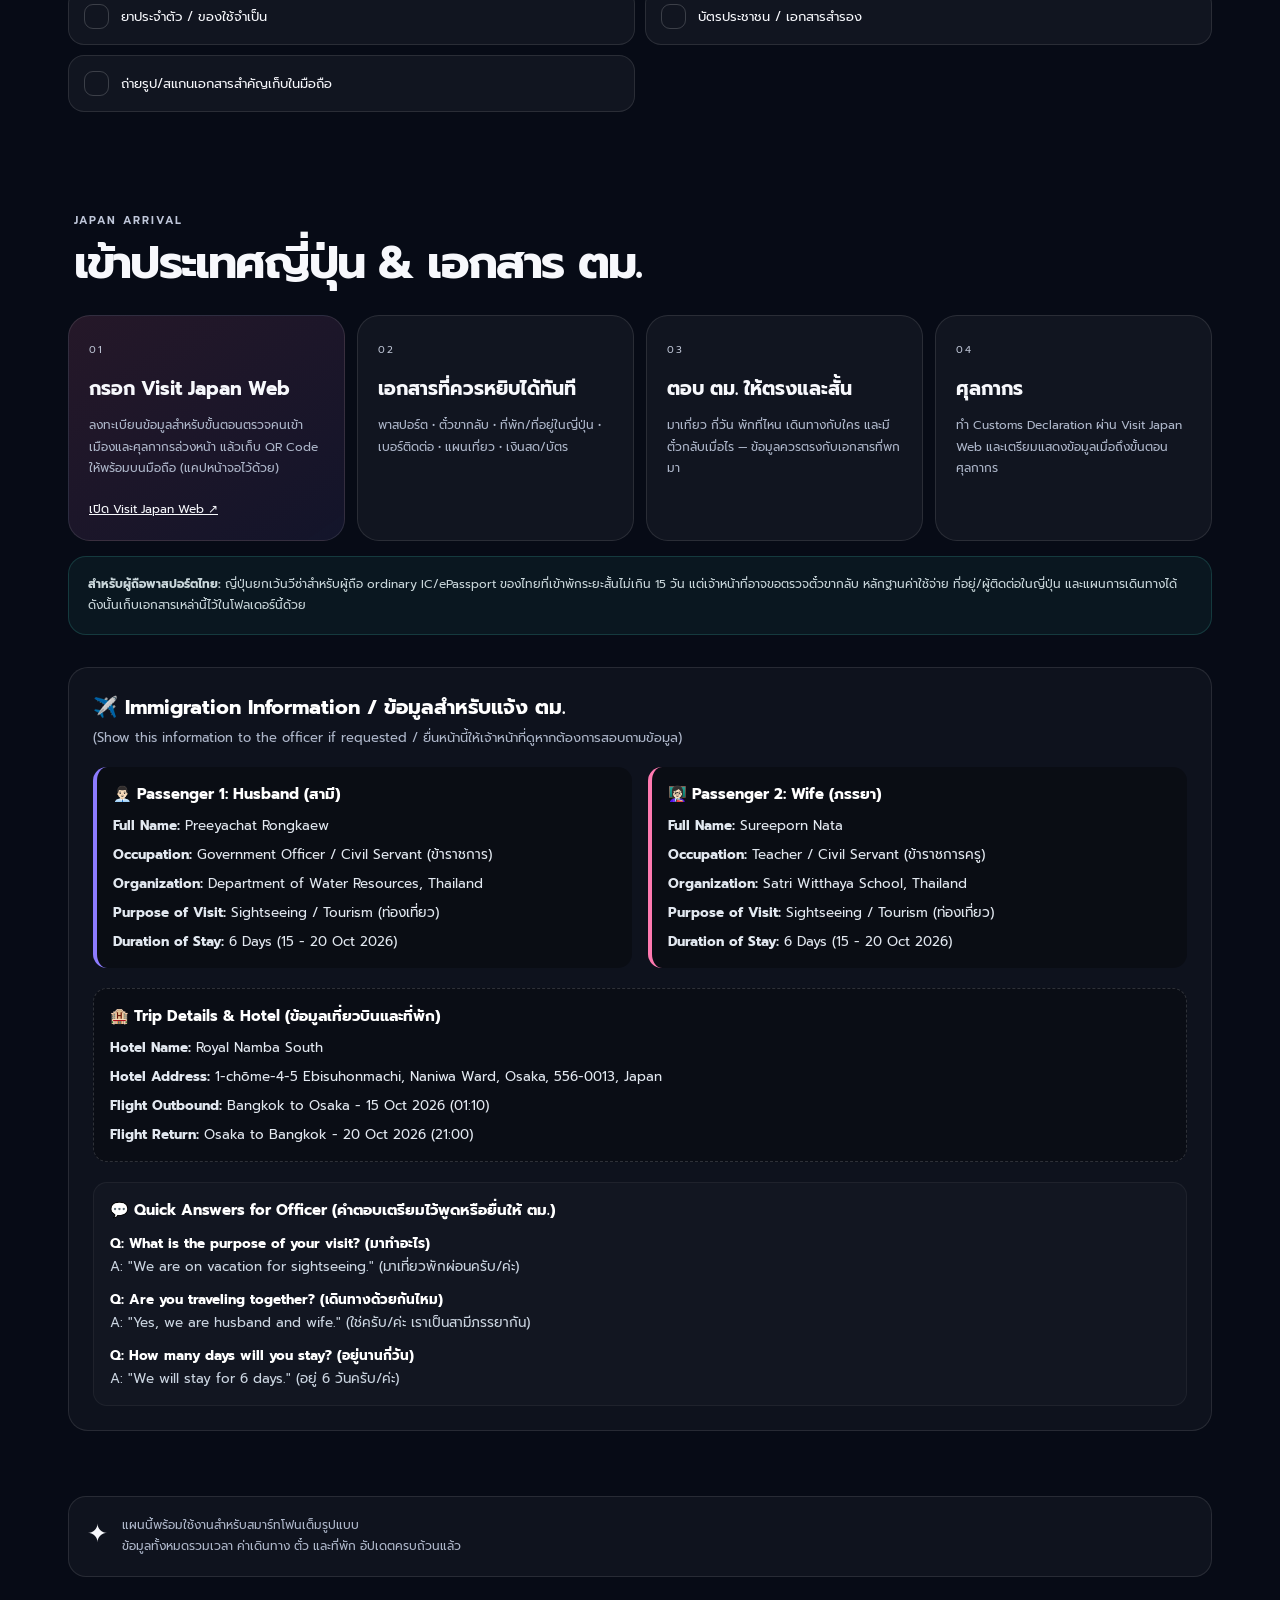
==== commit 3b35535b: "Refactor drawer structure in index.html" ====
--- a/index.html
+++ b/index.html
@@ -22,19 +22,21 @@
 
   <aside class="drawer" id="drawer">
     <div class="drawer-head"><b>TRIP MENU</b><button class="icon-btn" id="closeMenu">×</button></div>
-    <nav id="dayMenu"></nav>
-    <div class="drawer-menu-divider"></div>
-    <nav class="drawer-quick-nav">
-      <a href="#packing" onclick="closeDrawer()">
-        <span>📋 เช็กลิสต์ก่อนบิน</span>
-        <small>›</small>
-      </a>
-      <a href="#immigration" onclick="closeDrawer()">
-        <span>✈️ เข้าประเทศญี่ปุ่น (ตม. & VJW)</span>
-        <small>›</small>
-      </a>
-    </nav>
-    <div class="drawer-note">แตะหัวข้อเพื่อกระโดดไปยังแผนนั้นทันที</div>
+    <div class="drawer-body-scroll">
+      <nav id="dayMenu"></nav>
+      <div class="drawer-menu-divider"></div>
+      <nav class="drawer-quick-nav">
+        <a href="#packing" onclick="closeDrawer()">
+          <span>📋 เช็กลิสต์ก่อนบิน</span>
+          <small>›</small>
+        </a>
+        <a href="#immigration" onclick="closeDrawer()">
+          <span>✈️ เข้าประเทศญี่ปุ่น (ตม. & VJW)</span>
+          <small>›</small>
+        </a>
+      </nav>
+      <div class="drawer-note">แตะหัวข้อเพื่อกระโดดไปยังแผนนั้นทันที</div>
+    </div>
   </aside>
   <div class="scrim" id="scrim"></div>
 
--- a/style.css
+++ b/style.css
@@ -213,9 +213,9 @@
 .hero h1 span {
   background: linear-gradient(90deg, #fff, var(--pink), #9f91ff);
   -webkit-background-clip: text;
+  background-clip: text;
   color: transparent;
 }
-
 .hero-sub {
   color: #d1d6e5;
   max-width: 600px;
@@ -770,4 +770,323 @@
   .immigration {
     padding: 0 8px;
   }
-}+
+
+  /* ==========================================
+    EVENT TWO-BOX STRUCTURE
+    ========================================== */
+  .events {
+    display: flex;
+    flex-direction: column;
+    gap: 12px;
+    margin-top: 16px;
+  }
+
+  .event-group {
+    display: flex;
+    flex-direction: column;
+    gap: 6px;
+  }
+
+  /* กล่องที่ 1: กล่องกิจกรรมหลัก */
+  .event-main {
+    display: flex;
+    align-items: center;
+    gap: 20px;
+    padding: 16px 20px;
+    background: rgba(255, 255, 255, 0.04);
+    border: 1px solid rgba(255, 255, 255, 0.08);
+    border-radius: 14px;
+    cursor: pointer;
+    transition: all 0.2s ease;
+    user-select: none;
+  }
+
+  .event-main:hover {
+    background: rgba(255, 255, 255, 0.07);
+    border-color: rgba(255, 255, 255, 0.15);
+  }
+
+  .event-main time {
+    font-weight: 700;
+    font-size: 15px;
+    color: #fff;
+    min-width: 50px;
+  }
+
+  .event-main h4 {
+    margin: 0;
+    flex: 1;
+    font-size: 15px;
+    font-weight: 600;
+    color: #f0f2f8;
+  }
+
+  /* ปุ่มและลูกศร */
+  .toggle-btn {
+    background: rgba(255, 255, 255, 0.06);
+    border: none;
+    color: var(--muted);
+    width: 30px;
+    height: 30px;
+    border-radius: 8px;
+    display: grid;
+    place-items: center;
+    cursor: pointer;
+    pointer-events: none; /* ให้คลิกที่พื้นที่กล่องได้เลย */
+  }
+
+  .toggle-btn .arrow {
+    font-size: 12px;
+    transition: transform 0.25s ease;
+  }
+
+  /* เมื่อกดเปิด (State: open) */
+  .event-group.open .event-main {
+    background: rgba(255, 255, 255, 0.08);
+    border-color: var(--accent);
+  }
+
+  .event-group.open .toggle-btn .arrow {
+    transform: rotate(180deg);
+    color: var(--accent);
+  }
+
+  /* กล่องที่ 2: กล่องรายละเอียดกิจกรรม (แสดงด้านล่าง) */
+  .event-sub-details {
+    display: none;
+    padding: 14px 20px;
+    margin-left: 12px; /* เยื้องเข้าเล็กน้อยให้เห็นว่าเป็นกล่องย่อย */
+    background: rgba(0, 0, 0, 0.25);
+    border: 1px solid rgba(255, 255, 255, 0.05);
+    border-left: 3px solid var(--accent);
+    border-radius: 0 12px 12px 12px;
+    animation: fadeIn 0.25s ease;
+  }
+
+  .event-group.open .event-sub-details {
+    display: block;
+  }
+
+  .event-sub-details p {
+    margin: 0;
+    font-size: 13.5px;
+    line-height: 1.7;
+    color: #c4c9d8;
+    white-space: pre-line;
+  }
+
+  @keyframes fadeIn {
+    from { opacity: 0; transform: translateY(-4px); }
+    to { opacity: 1; transform: translateY(0); }
+  }
+
+  /* Responsive บนมือถือ */
+  @media (max-width: 560px) {
+    .event-main {
+      padding: 12px 14px;
+      gap: 12px;
+    }
+    .event-main time {
+      font-size: 13px;
+      min-width: 42px;
+    }
+    .event-main h4 {
+      font-size: 14px;
+    }
+    .event-sub-details {
+      margin-left: 6px;
+      padding: 12px 14px;
+    }
+  }  
+}
+
+/* ==========================================
+   DRAWER QUICK NAV & DIVIDER STYLING
+   ========================================== */
+.drawer-menu-divider {
+  height: 1px;
+  background: var(--line);
+  margin: 16px 0;
+}
+
+.drawer-quick-nav a {
+  display: flex;
+  align-items: center;
+  justify-content: space-between;
+  padding: 14px 10px;
+  border-bottom: 1px solid var(--line);
+  font-size: 14px;
+  font-weight: 500;
+  color: var(--accent2);
+}
+
+.drawer-quick-nav a:hover {
+  background: rgba(255, 255, 255, 0.05);
+  border-radius: 8px;
+}
+
+/* ==========================================
+   BUDGET SUMMARY & DRIVING STYLING
+   ========================================== */
+.budget-box {
+  margin-top: 16px;
+  padding: 14px 16px;
+  background: rgba(71, 216, 192, 0.06);
+  border: 1px solid rgba(71, 216, 192, 0.2);
+  border-radius: 14px;
+}
+
+.budget-box h4 {
+  margin: 0 0 8px 0;
+  font-size: 14px;
+  color: var(--accent2);
+  display: flex;
+  align-items: center;
+  gap: 6px;
+}
+
+.budget-box ul {
+  margin: 0;
+  padding: 0;
+  list-style: none;
+  display: grid;
+  gap: 6px;
+  font-size: 13px;
+  color: #cbd5e1;
+}
+
+.driving-box {
+  margin-top: 16px;
+  padding: 14px 16px;
+  background: rgba(255, 121, 176, 0.06);
+  border: 1px solid rgba(255, 121, 176, 0.2);
+  border-radius: 14px;
+}
+
+.driving-box h4 {
+  margin: 0 0 8px 0;
+  font-size: 14px;
+  color: var(--pink);
+}
+
+.driving-box ul {
+  margin: 6px 0 0 0;
+  padding-left: 18px;
+  display: grid;
+  gap: 4px;
+  font-size: 13px;
+  color: #cbd5e1;
+}
+
+/* ==========================================
+   IMMIGRATION INFO CARD STYLING
+   ========================================== */
+.immigration-info-card {
+  margin-top: 32px;
+  padding: 24px;
+  background: rgba(255, 255, 255, 0.03);
+  border: 1px solid rgba(255, 255, 255, 0.1);
+  border-radius: 20px;
+}
+
+.immig-card-header h3 {
+  font-size: 20px;
+  font-weight: 700;
+  color: #fff;
+  margin: 0 0 6px 0;
+}
+
+.immig-card-header p {
+  font-size: 13px;
+  color: var(--muted);
+  margin: 0 0 20px 0;
+}
+
+.passenger-grid {
+  display: grid;
+  grid-template-columns: repeat(auto-fit, minmax(280px, 1fr));
+  gap: 16px;
+  margin-bottom: 20px;
+}
+
+.passenger-card {
+  background: rgba(0, 0, 0, 0.3);
+  padding: 16px;
+  border-radius: 14px;
+}
+
+.passenger-card.husband {
+  border-left: 4px solid var(--accent);
+}
+
+.passenger-card.wife {
+  border-left: 4px solid var(--pink);
+}
+
+.passenger-card h4 {
+  font-size: 15px;
+  margin: 0 0 10px 0;
+  color: #fff;
+}
+
+.passenger-card ul,
+.stay-details-card ul {
+  list-style: none;
+  padding: 0;
+  margin: 0;
+  display: grid;
+  gap: 8px;
+  font-size: 13.5px;
+  color: #e2e8f0;
+}
+
+.stay-details-card {
+  background: rgba(0, 0, 0, 0.25);
+  border: 1px dashed rgba(255, 255, 255, 0.15);
+  padding: 16px;
+  border-radius: 14px;
+  margin-bottom: 20px;
+}
+
+.stay-details-card h4 {
+  font-size: 15px;
+  color: #fff;
+  margin: 0 0 10px 0;
+}
+
+.qa-card {
+  background: rgba(255, 255, 255, 0.02);
+  padding: 16px;
+  border-radius: 14px;
+  border: 1px solid rgba(255, 255, 255, 0.05);
+}
+
+.qa-card h4 {
+  font-size: 15px;
+  color: #fff;
+  margin: 0 0 12px 0;
+}
+
+.qa-list {
+  display: grid;
+  gap: 12px;
+  font-size: 13.5px;
+}
+
+.qa-item strong {
+  display: block;
+  color: #fff;
+  margin-bottom: 2px;
+}
+
+.qa-item span {
+  color: #cbd5e1;
+}
+
+@media (max-width: 560px) {
+  .immigration-info-card {
+    padding: 16px;
+  }
+}
+
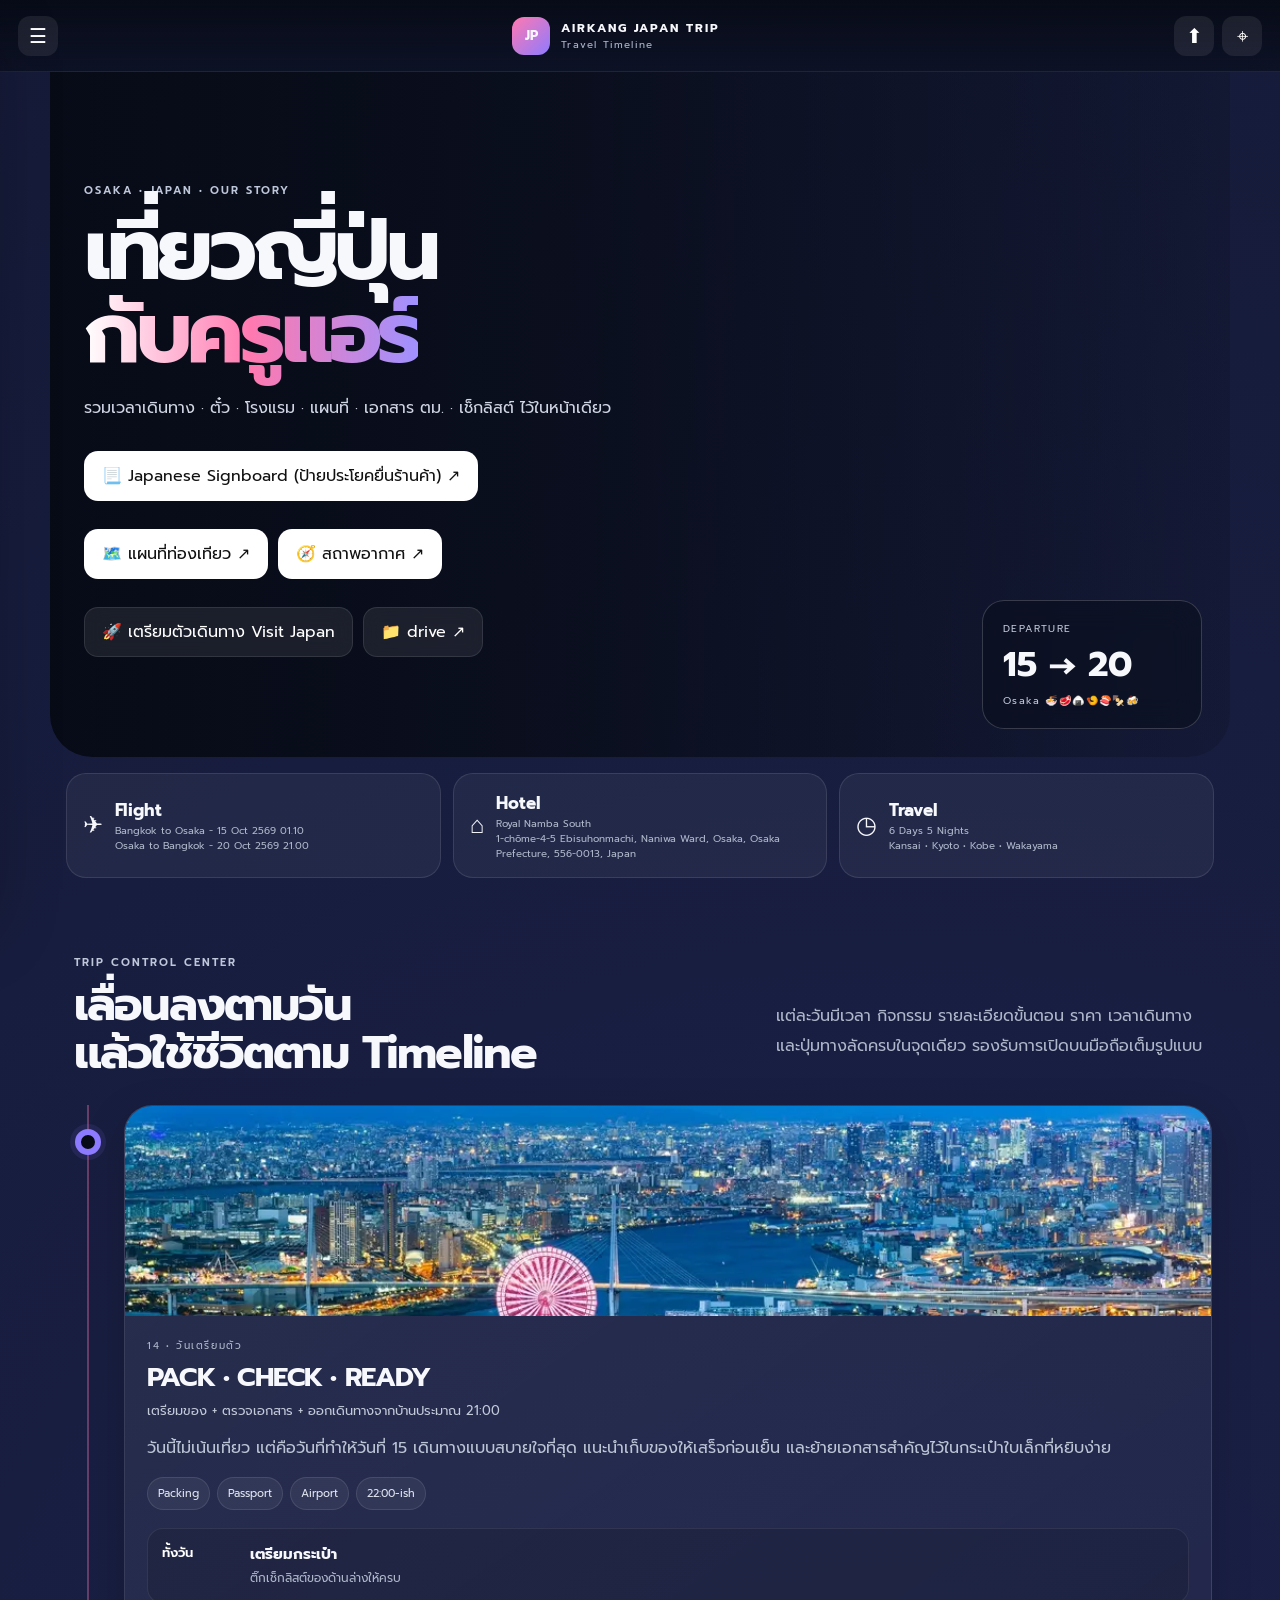
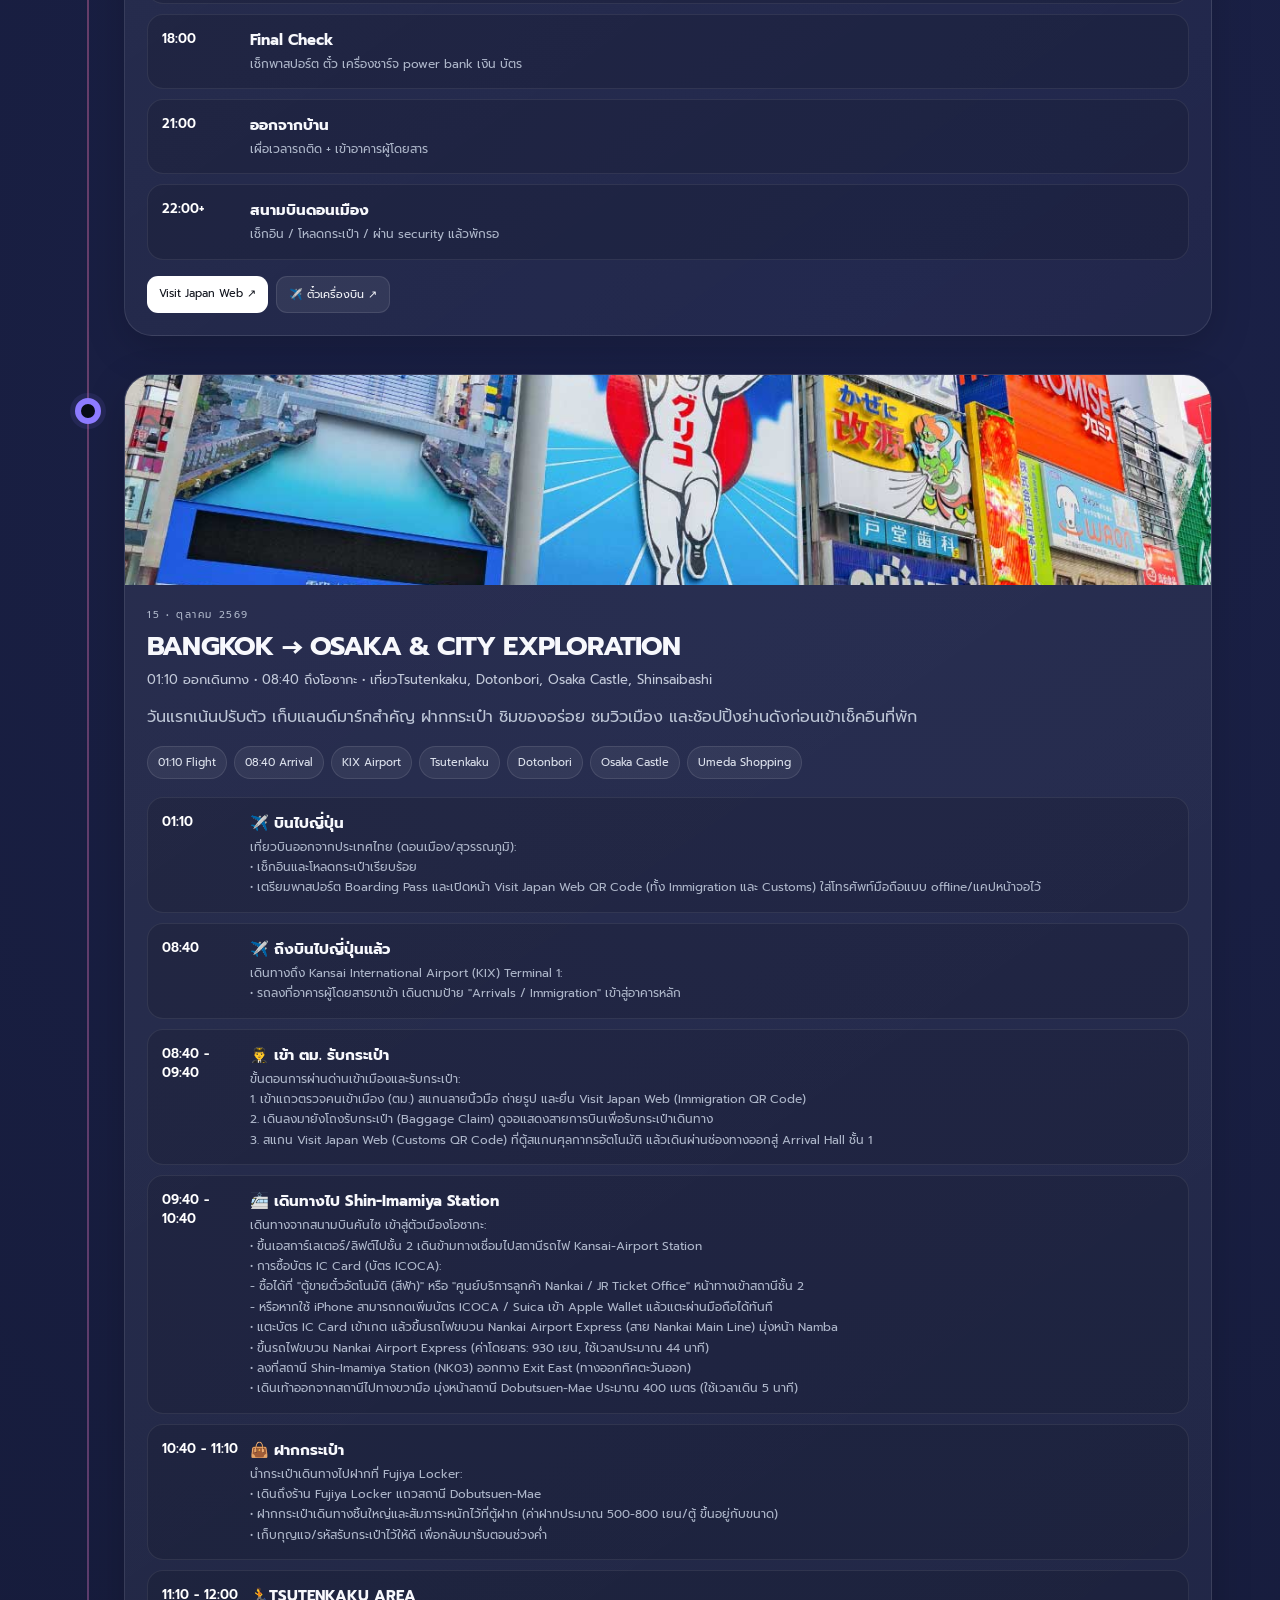
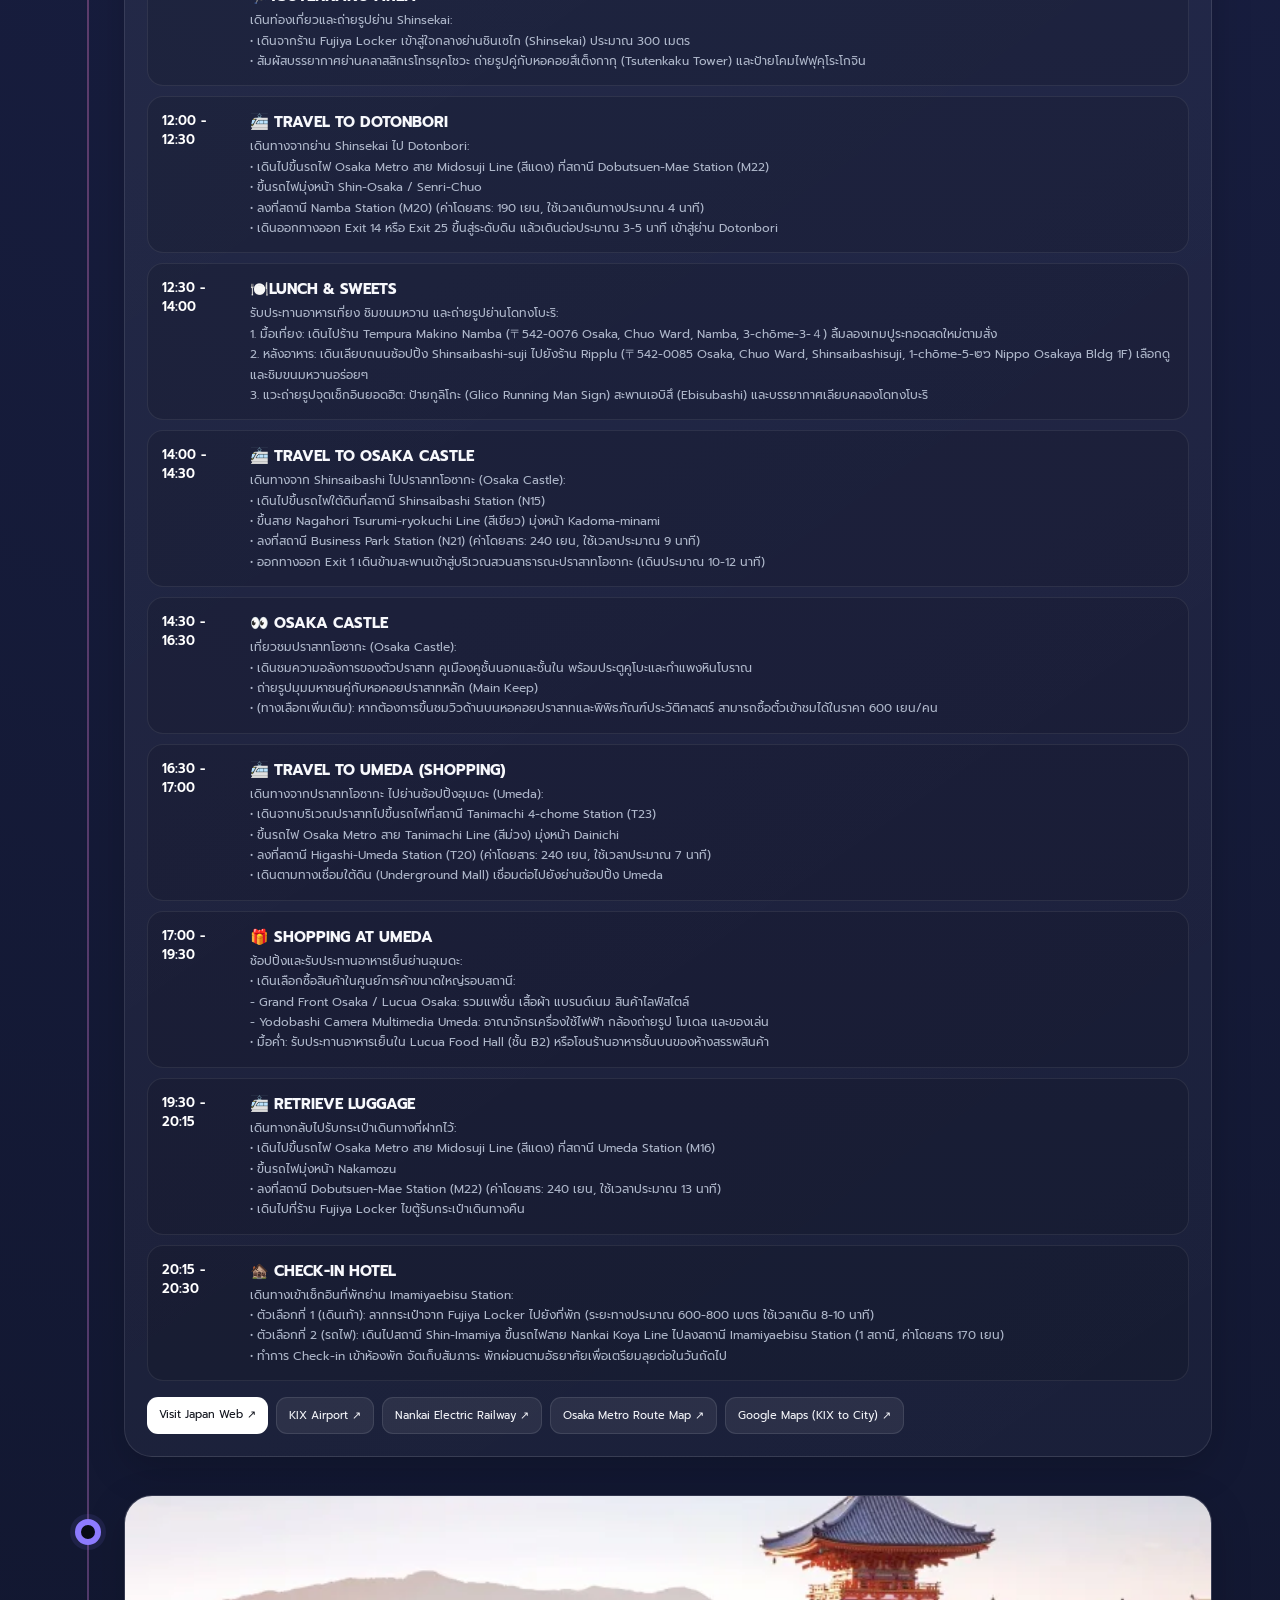
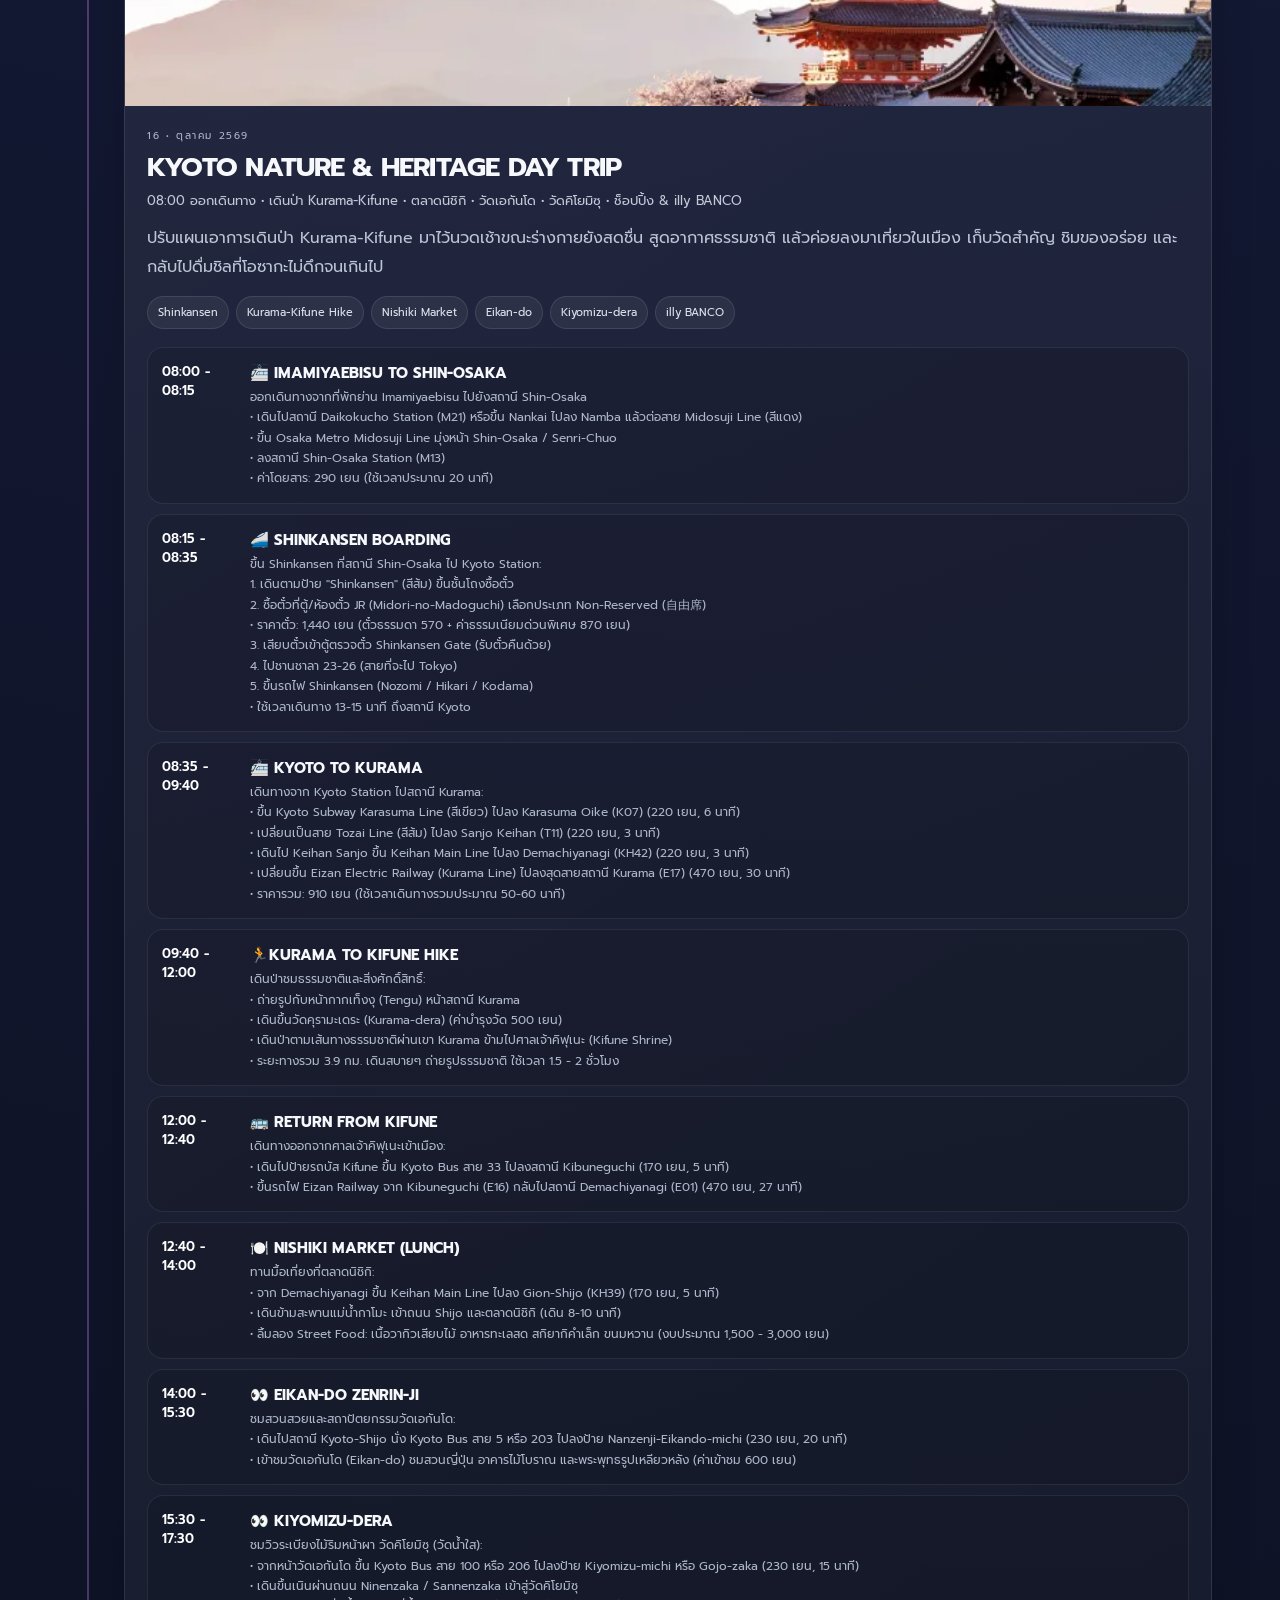
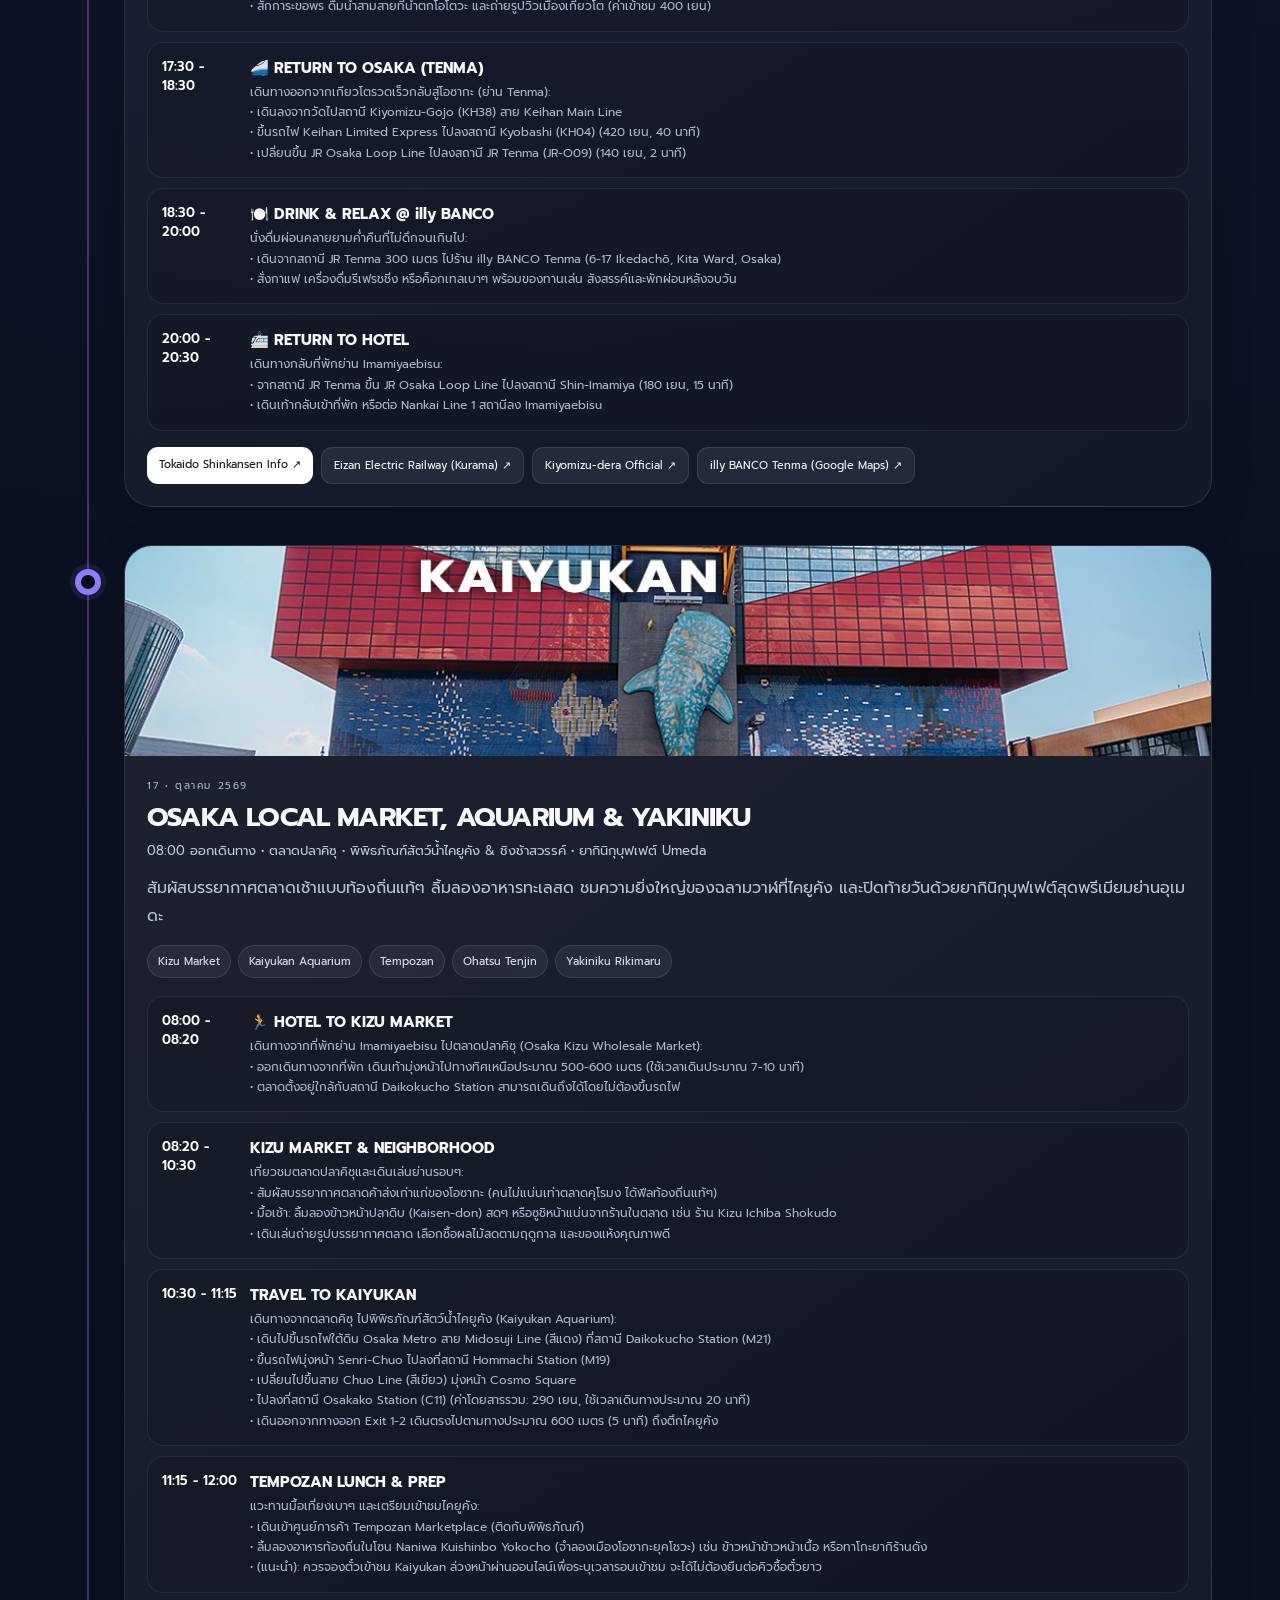
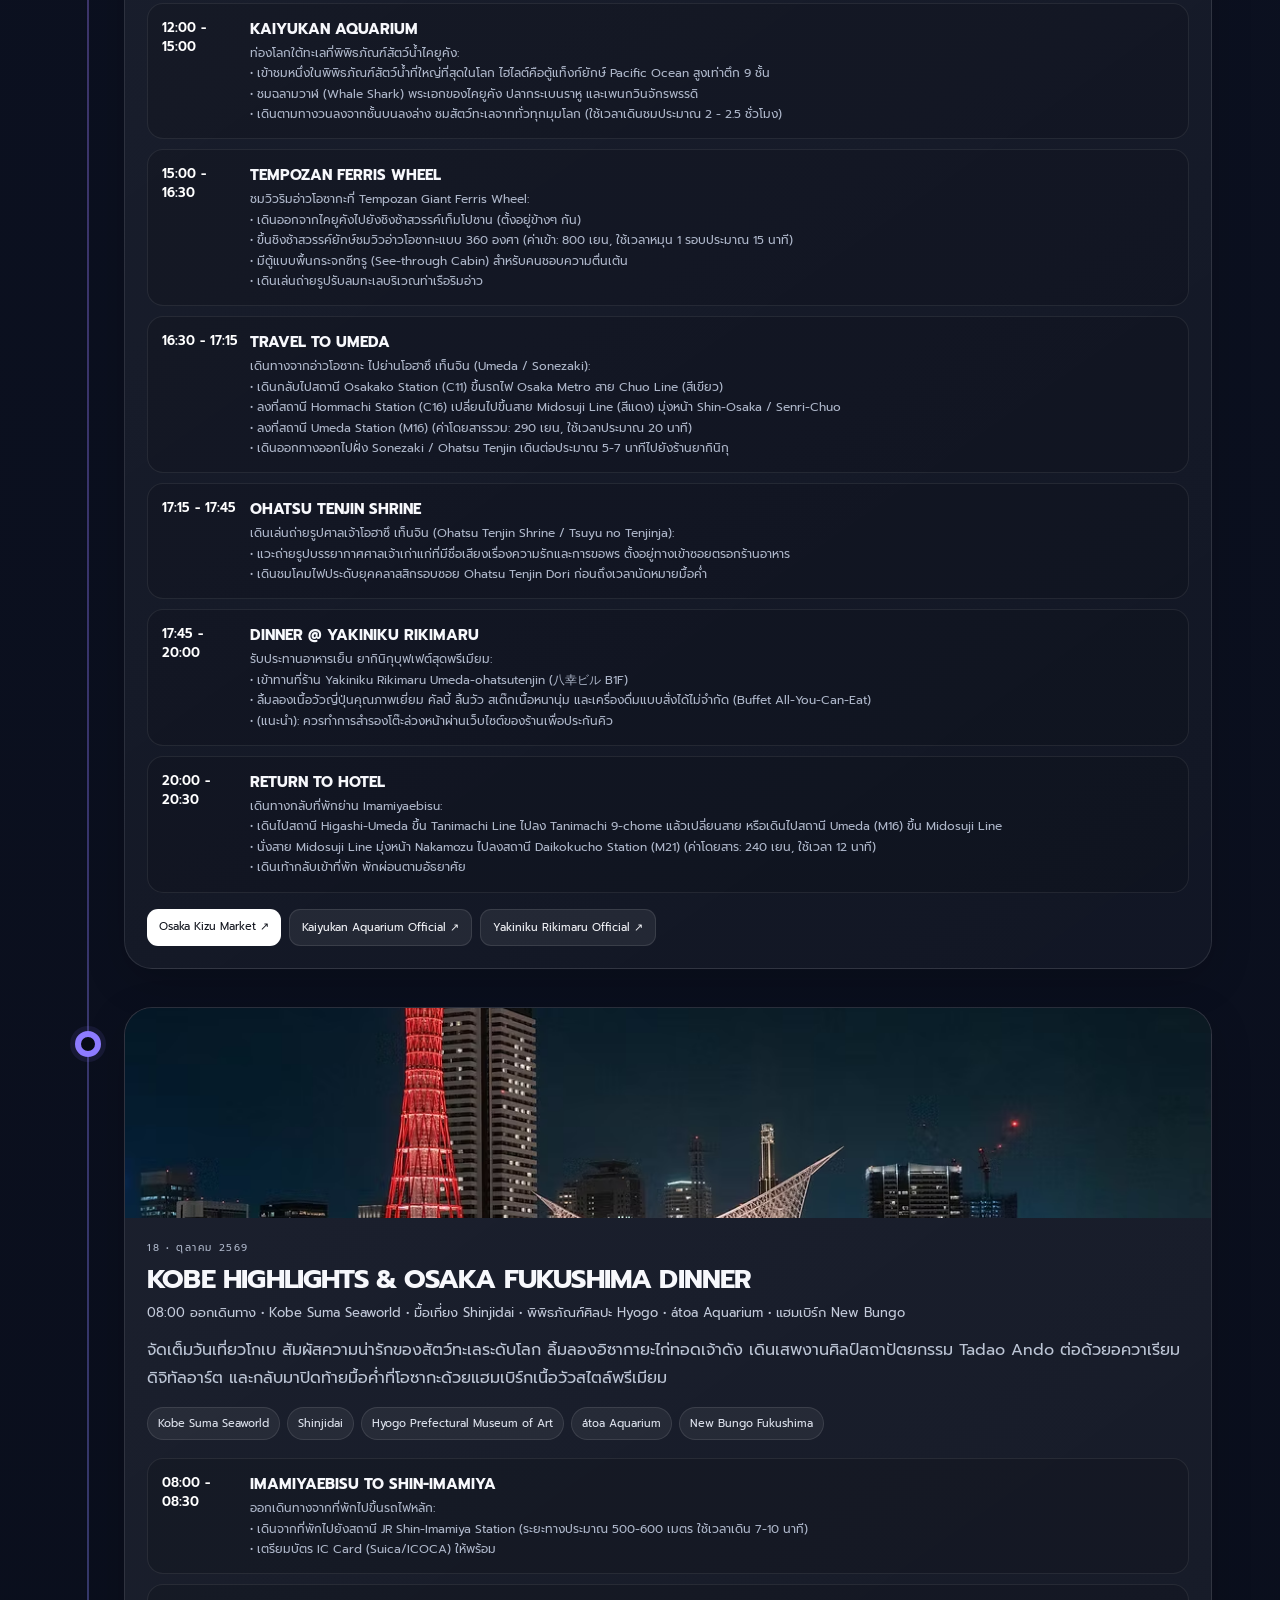
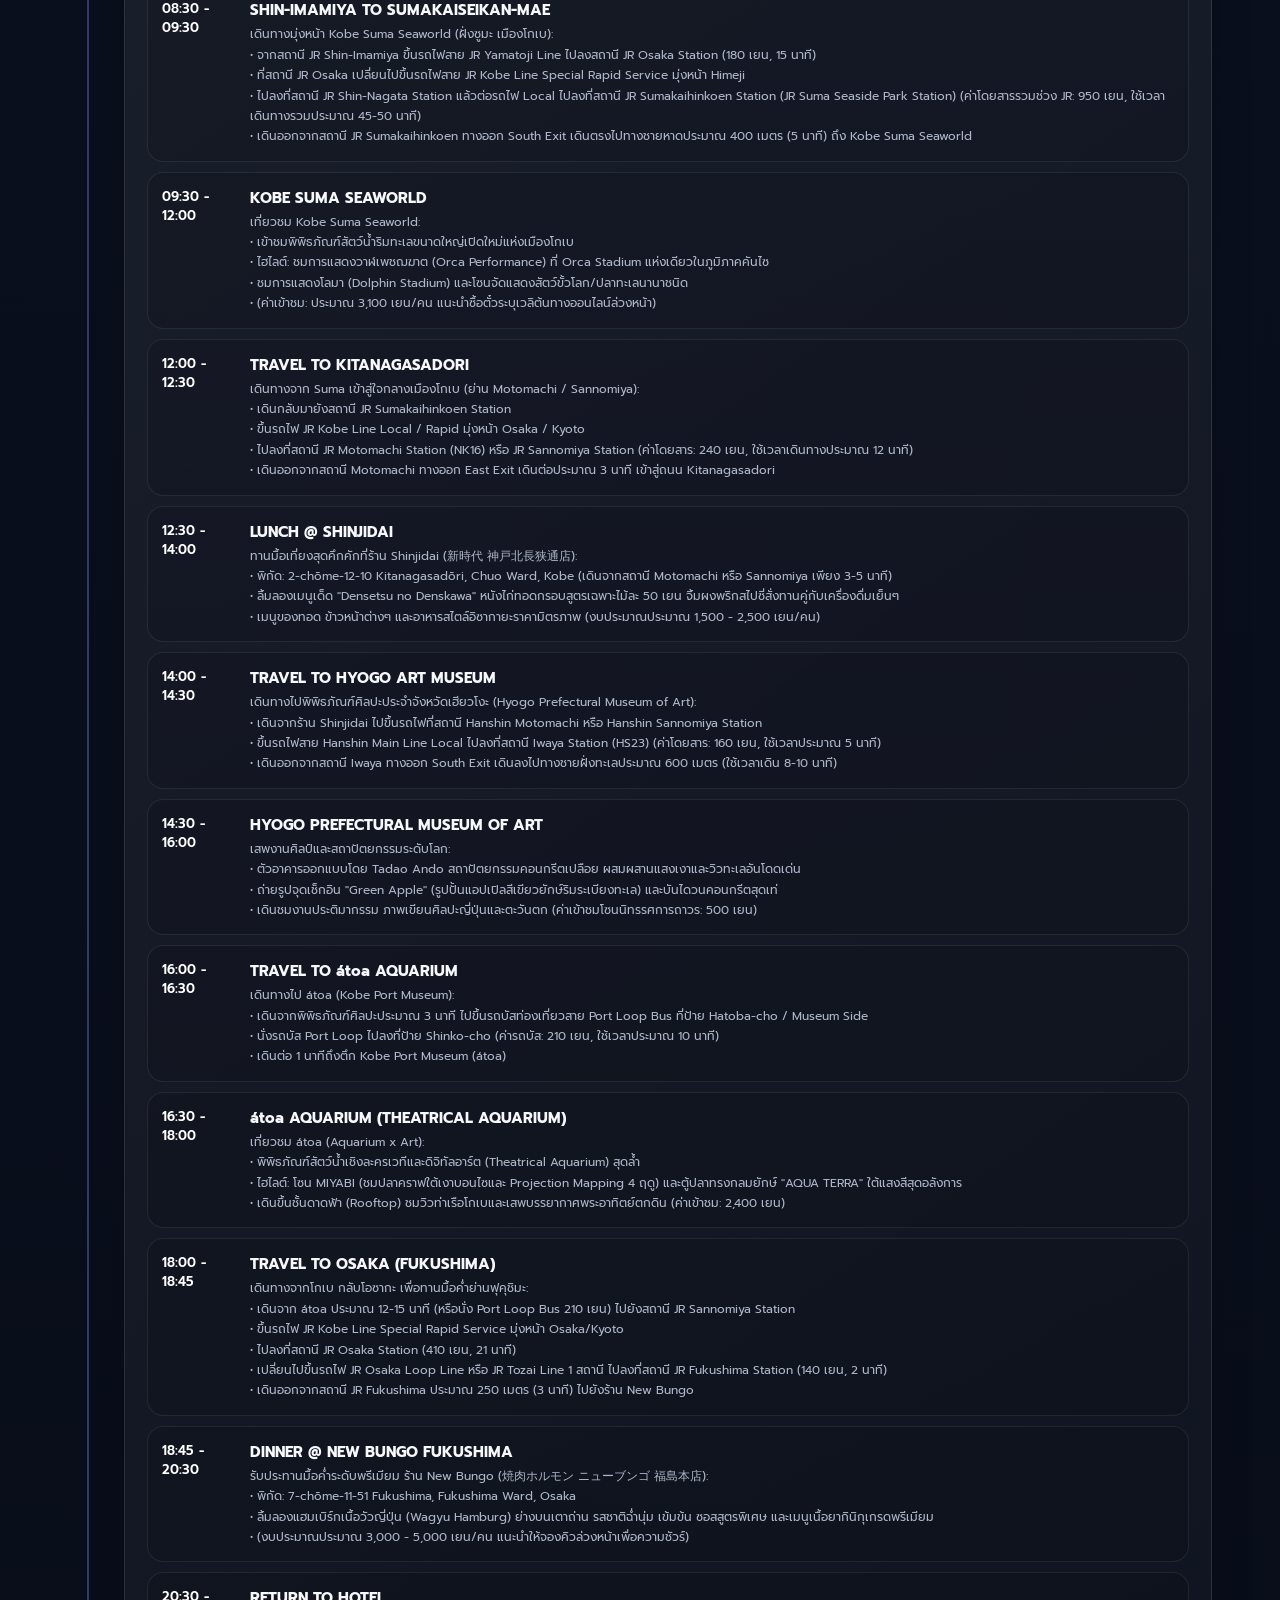
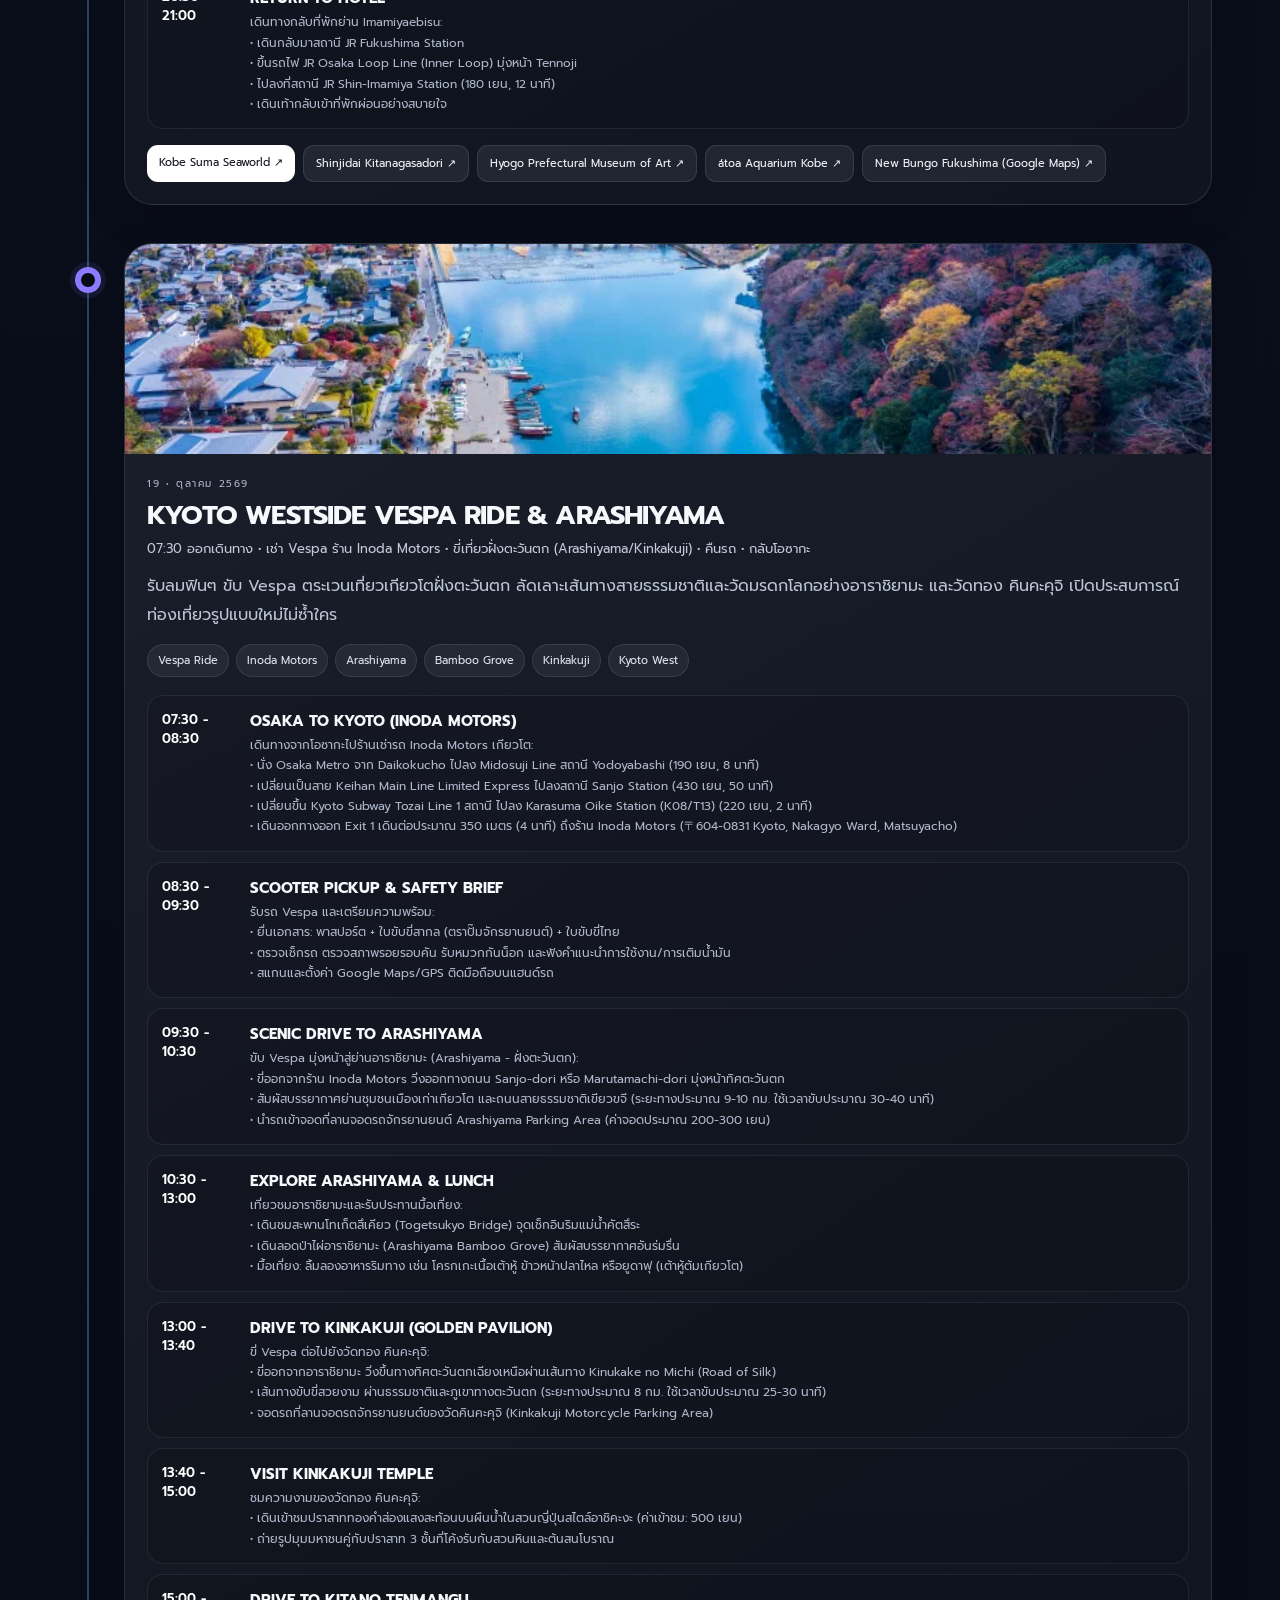
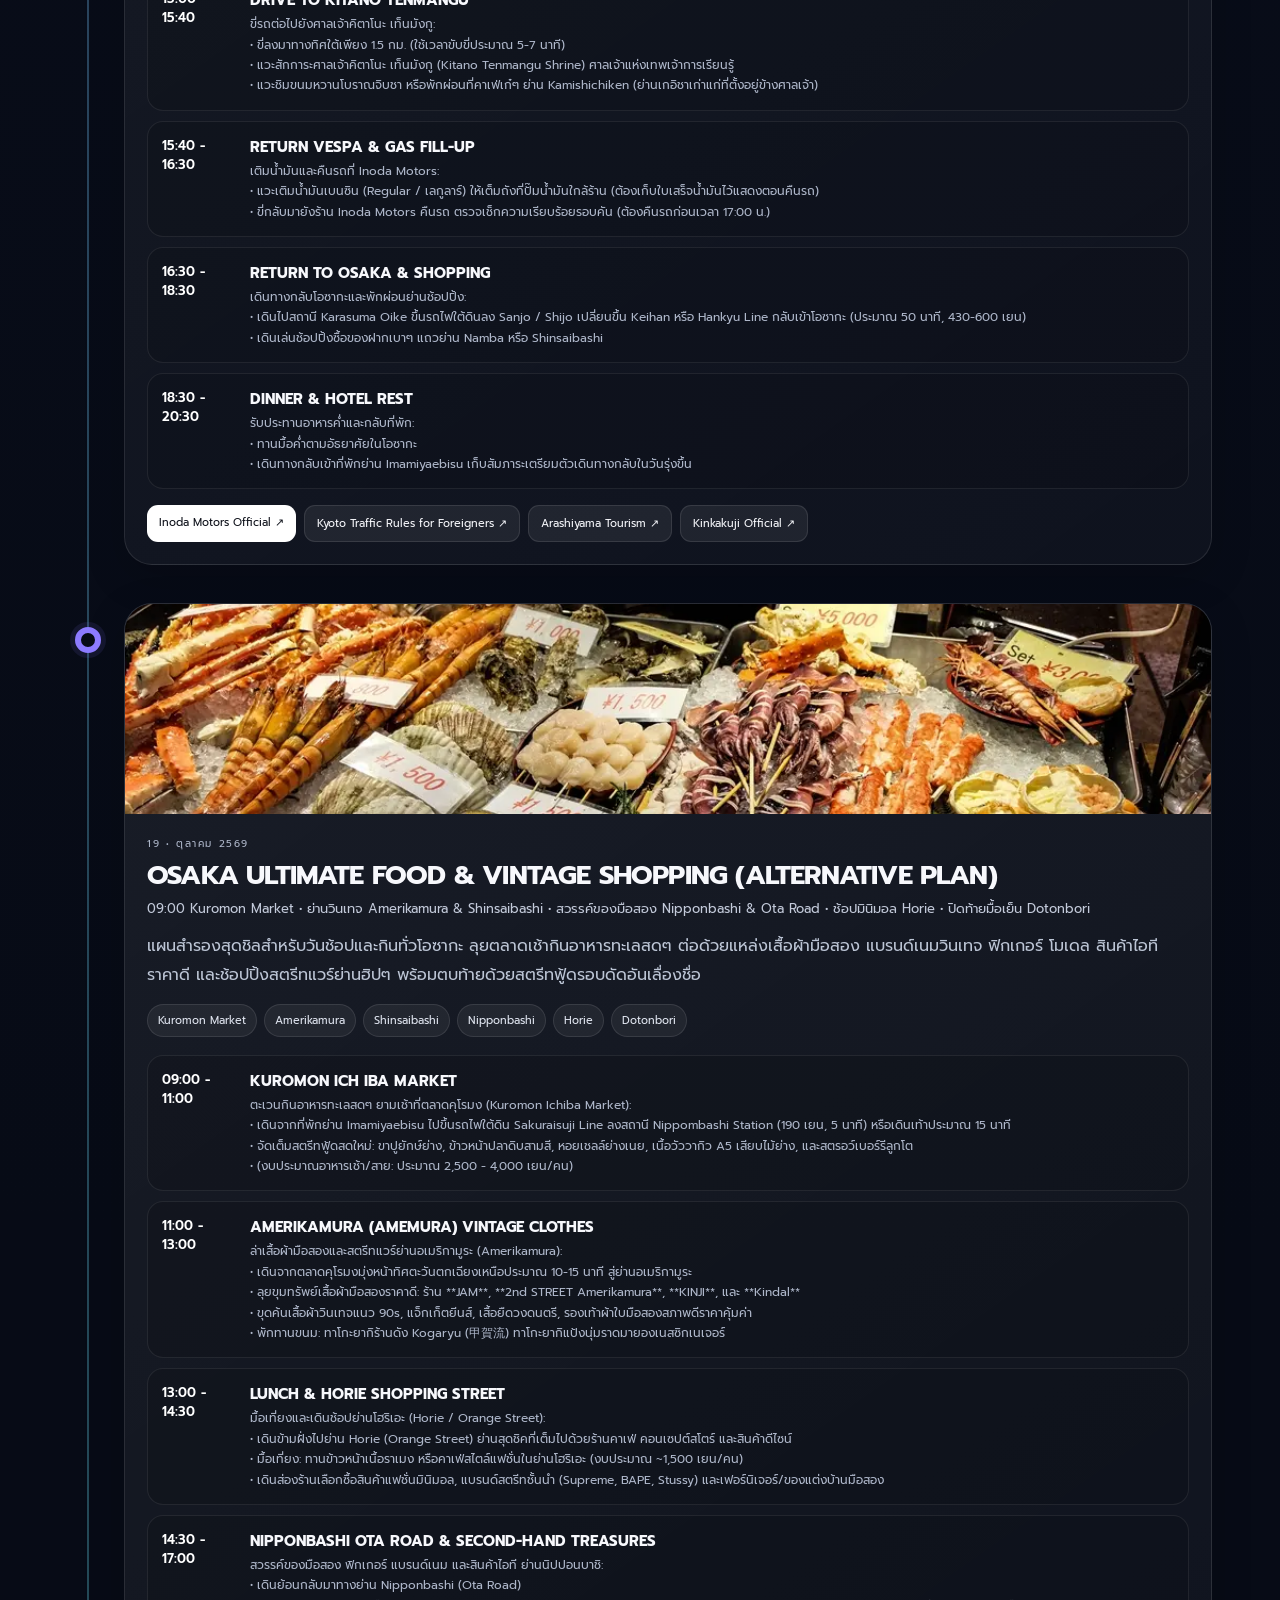
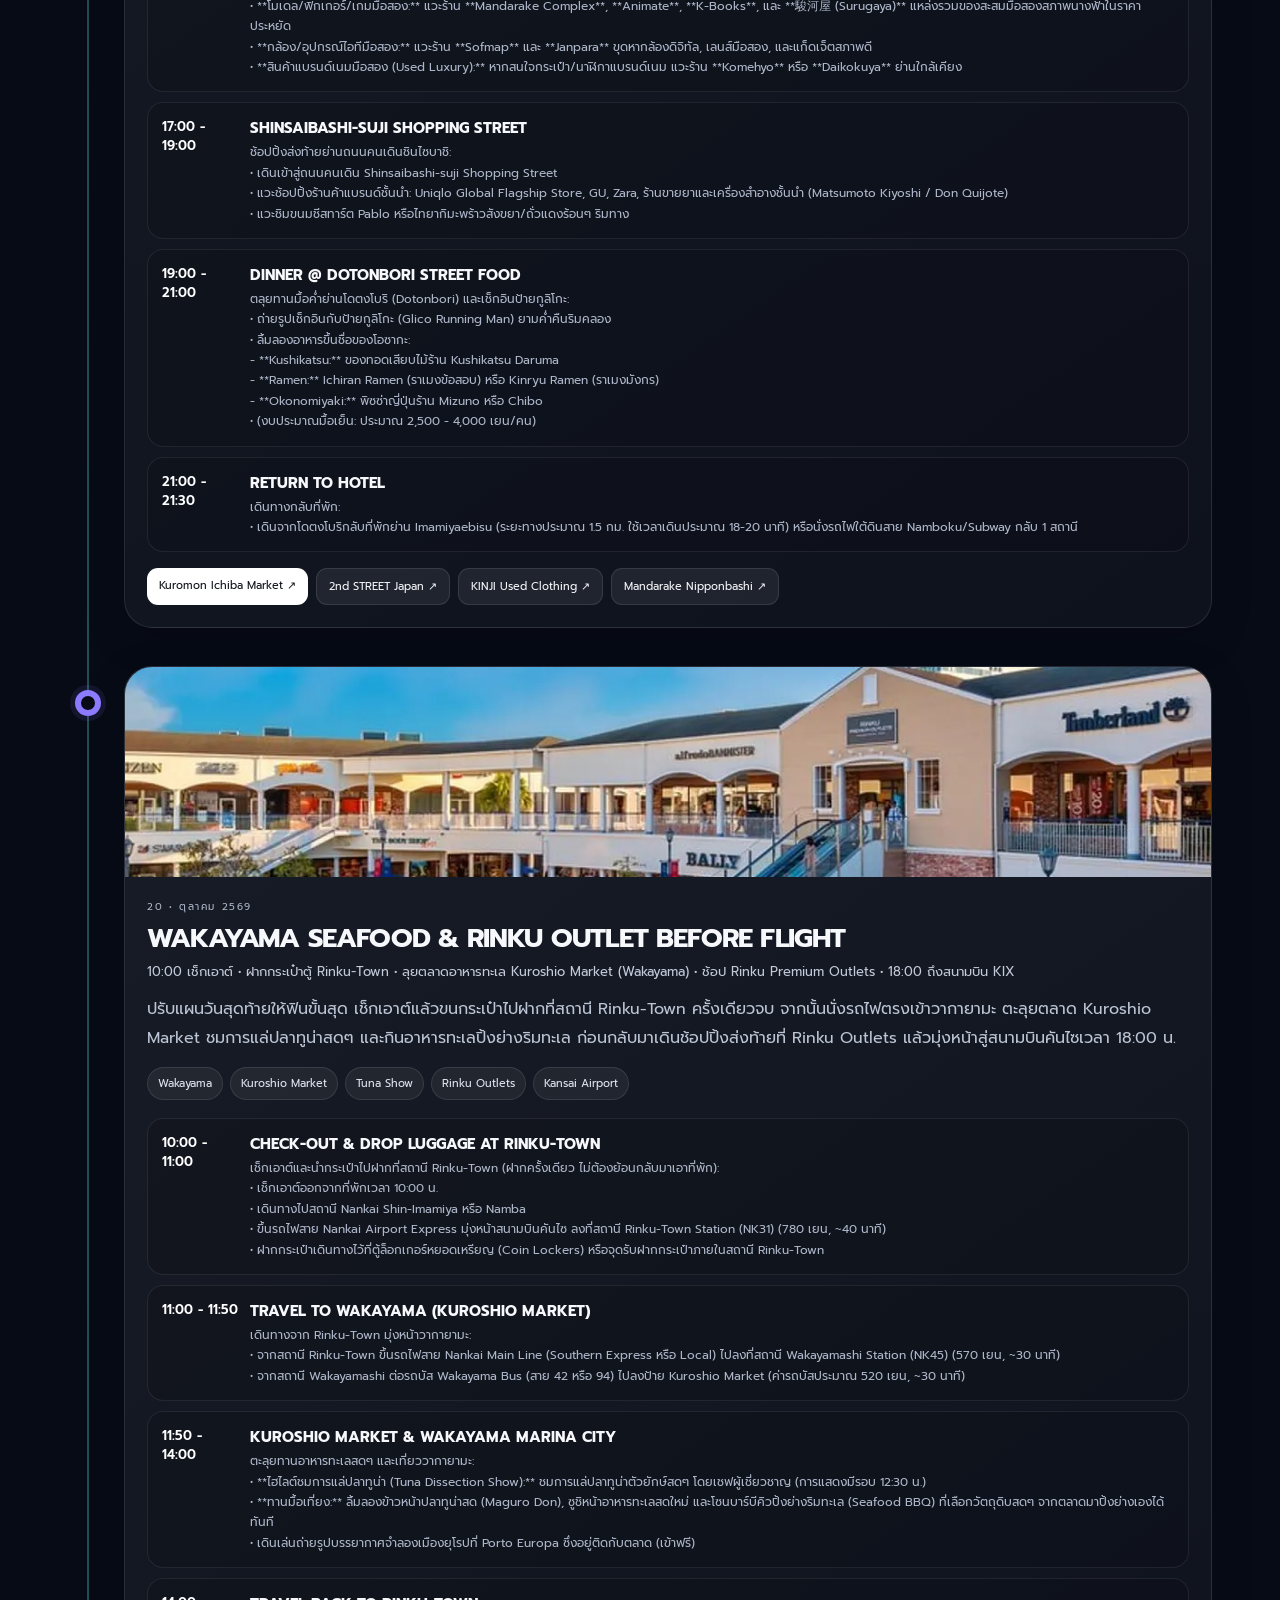
==== commit 9a86b840: "Add files via upload" ====
--- a/index.html
+++ b/index.html
@@ -17,7 +17,10 @@
       <div class="brand-mark">JP</div>
       <div><strong>AIRKANG JAPAN TRIP</strong><span>Travel Timeline</span></div>
     </div>
-    <button class="icon-btn" id="todayBtn" aria-label="ไปยังวันนี้">⌖</button>
+    <div class="topbar-actions">
+      <button class="icon-btn" id="scrollTopBtn" aria-label="เลื่อนขึ้นบนสุด">⬆︎</button>
+      <button class="icon-btn" id="todayBtn" aria-label="ไปยังวันนี้">⌖</button>
+    </div>
   </header>
 
   <aside class="drawer" id="drawer">
@@ -48,12 +51,22 @@
         <h1>เที่ยวญี่ปุ่น<br><span>กับครูแอร์</span></h1>
         <p class="hero-sub">รวมเวลาเดินทาง · ตั๋ว · โรงแรม · แผนที่ · เอกสาร ตม. · เช็กลิสต์ ไว้ในหน้าเดียว</p>
         <div class="hero-actions">
-          <a class="btn primary" href="https://www.vjw.digital.go.jp/" target="_blank" rel="noopener">Visit Japan Web ↗</a>
-          <button class="btn glass" id="checkBtn">เช็กของที่ต้องเตรียม</button>
-        </div>
+          <a class="btn primary" href="index2.html" target="_blank" rel="noopener">📃 Japanese Signboard (ป้ายประโยคยื่นร้านค้า) ↗</a>
+        </div>
+        <div class="hero-actions">
+          <a class="btn primary" href="https://www.google.com/maps/d/u/0/edit?mid=1mgySCK6p1zOPgGw0TDaFT8raEsjstqE&ll=34.66869554164994%2C135.5136506921108&z=13" target="_blank" rel="noopener">🗺️ แผนที่ท่องเทียว ↗</a>
+          <a class="btn primary" href="https://tomarigi.me/" target="_blank" rel="noopener">🧭 สถาพอากาศ ↗</a>
+        </div>
+        <div class="hero-actions">
+          <button class="btn glass" id="checkBtn">🚀 เตรียมตัวเดินทาง Visit Japan</button>
+          <a class="btn glass" href="https://drive.google.com/drive/folders/1Z21YAII_i_hLRsEdMsZwZmaCii2yt-7_?usp=sharing" target="_blank" rel="noopener">📁 drive ↗</a>
+        </div>  
+
+
+
       </div>
       <div class="hero-card">
-        <span>DEPARTURE</span><b>14 → 15</b><small>Bangkok → Osaka</small>
+        <span>DEPARTURE</span><b>15 → 20</b><small>Osaka 🍜🥩🍙🍤🍣🍢🍻</small>
       </div>
     </section>
 
@@ -84,10 +97,33 @@
     <section class="immigration" id="immigration">
       <div class="section-title"><div><p class="eyebrow">JAPAN ARRIVAL</p><h2>เข้าประเทศญี่ปุ่น & เอกสาร ตม.</h2></div></div>
       <div class="arrival-grid">
-        <article class="arrival-card important"><span class="num">01</span><h3>กรอก Visit Japan Web</h3><p>ลงทะเบียนข้อมูลสำหรับขั้นตอนตรวจคนเข้าเมืองและศุลกากรล่วงหน้า แล้วเก็บ QR Code ให้พร้อมบนมือถือ (แคปหน้าจอไว้ด้วย)</p><a href="https://www.vjw.digital.go.jp/" target="_blank" rel="noopener">เปิด Visit Japan Web ↗</a></article>
-        <article class="arrival-card"><span class="num">02</span><h3>เอกสารที่ควรหยิบได้ทันที</h3><p>พาสปอร์ต • ตั๋วขากลับ • ที่พัก/ที่อยู่ในญี่ปุ่น • เบอร์ติดต่อ • แผนเที่ยว • เงินสด/บัตร</p></article>
-        <article class="arrival-card"><span class="num">03</span><h3>ตอบ ตม. ให้ตรงและสั้น</h3><p>มาเที่ยว กี่วัน พักที่ไหน เดินทางกับใคร และมีตั๋วกลับเมื่อไร — ข้อมูลควรตรงกับเอกสารที่พกมา</p></article>
-        <article class="arrival-card"><span class="num">04</span><h3>ศุลกากร</h3><p>ทำ Customs Declaration ผ่าน Visit Japan Web และเตรียมแสดงข้อมูลเมื่อถึงขั้นตอนศุลกากร</p></article>
+        <article class="arrival-card important">
+          <span class="num">01</span><h3>กรอก Visit Japan Web</h3>
+          <p>ลงทะเบียนข้อมูลสำหรับขั้นตอนตรวจคนเข้าเมืองและศุลกากรล่วงหน้า แล้วเก็บ QR Code ให้พร้อมบนมือถือ (แคปหน้าจอไว้ด้วย)</p>
+          <a href="https://www.vjw.digital.go.jp/" target="_blank" rel="noopener">เปิด Visit Japan Web ↗</a>
+          
+        </article>
+
+        <article class="arrival-card"><span class="num">02</span><h3>เอกสารที่ควรหยิบได้ทันที</h3>
+          <p>พาสปอร์ต • ตั๋วขากลับ • ที่พัก/ที่อยู่ในญี่ปุ่น • เบอร์ติดต่อ • แผนเที่ยว • เงินสด/บัตร</p>
+
+        </article>
+        <article class="arrival-card"><span class="num">03</span>
+          <h3>เอกสาร Document</h3>
+          <p>เอกสารยังไม่ได้ใส่</p>
+          <a href="assets/ticket.pdf" target="_blank" rel="noopener">พาสปอร์ต Passport↗</a><br>
+          <a href="assets/ticket.pdf" target="_blank" rel="noopener">ตั๋วเครื่องบิน Flight tickets↗</a><br>
+          <a href="assets/ticket.pdf" target="_blank" rel="noopener">ที่พัก accommodation↗</a><br>
+          <a href="assets/ticket.pdf" target="_blank" rel="noopener">ประกันการเดินทาง Travel Insurance↗</a><br>
+        </article>
+        <article class="arrival-card"><span class="num">04</span>
+          <h3>ศุลกากร</h3>
+          <p>ทำ Customs Declaration ผ่าน Visit Japan Web และเตรียมแสดงข้อมูลเมื่อถึงขั้นตอนศุลกากร</p>
+          <a href="assets/ticket.pdf" target="_blank" rel="noopener"> QR Visit Japan Preeyachat↗</a>
+          <a href="assets/ticket.pdf" target="_blank" rel="noopener"> QR Visit Japan Sureeporn ↗</a>
+        </article>
+
+        
       </div>
       <div class="notice"><b>สำหรับผู้ถือพาสปอร์ตไทย:</b> ญี่ปุ่นยกเว้นวีซ่าสำหรับผู้ถือ ordinary IC/ePassport ของไทยที่เข้าพักระยะสั้นไม่เกิน 15 วัน แต่เจ้าหน้าที่อาจขอตรวจตั๋วขากลับ หลักฐานค่าใช้จ่าย ที่อยู่/ผู้ติดต่อในญี่ปุ่น และแผนการเดินทางได้ ดังนั้นเก็บเอกสารเหล่านี้ไว้ในโฟลเดอร์นี้ด้วย</div>
 
@@ -135,24 +171,60 @@
           </ul>
         </div>
 
-        <!-- 4. คำตอบสำหรับการตอบคำถาม ตม. สั้นๆ -->
+        <!-- 4. คำตอบสำหรับการตอบคำถาม ตม. ญี่ปุ่น (เจอบ่อย & นานๆ เจอ) -->
+
         <div class="qa-card">
-          <h4>💬 Quick Answers for Officer (คำตอบเตรียมไว้พูดหรือยื่นให้ ตม.)</h4>
+          <h4>💬 Quick Answers: Common Questions (คำถาม ตม. ญี่ปุ่น ที่เจอบ่อย)</h4>
           <div class="qa-list">
             <div class="qa-item">
               <strong>Q: What is the purpose of your visit? (มาทำอะไร)</strong>
-              <span>A: "We are on vacation for sightseeing." (มาเที่ยวพักผ่อนครับ/ค่ะ)</span>
+              <span>A: "Sightseeing" หรือ "Vacation" (มาเที่ยวพักผ่อนครับ/ค่ะ)</span>
             </div>
             <div class="qa-item">
               <strong>Q: Are you traveling together? (เดินทางด้วยกันไหม)</strong>
-              <span>A: "Yes, we are husband and wife." (ใช่ครับ/ค่ะ เราเป็นสามีภรรยากัน)</span>
+              <span>A: "Yes, we are husband and wife." (ใช่ครับ/ค่ะ มาด้วยกัน เป็นสามีภรรยากัน)</span>
             </div>
             <div class="qa-item">
               <strong>Q: How many days will you stay? (อยู่นานกี่วัน)</strong>
-              <span>A: "We will stay for 6 days." (อยู่ 6 วันครับ/ค่ะ)</span>
-            </div>
-          </div>
-        </div>
+              <span>A: "We stay for 6 days." (อยู่ 6 วันครับ/ค่ะ : 15 - 20 ต.ค. 2026)</span>
+            </div>
+            <div class="qa-item">
+              <strong>Q: Where are you staying? (พักที่ไหน)</strong>
+              <span>A: "At Royal Namba South in Osaka." (พักที่โรงแรม Royal Namba South เมืองโอซาก้า)</span>
+            </div>
+            <div class="qa-item">
+              <strong>Q: Is this your first time in Japan? (เคยมาญี่ปุ่นมาก่อนไหม)</strong>
+              <span>A: "Yes, this is our first time." (ใช่ครับ/ค่ะ มาครั้งแรก)</span>
+            </div>
+          </div>
+        </div>
+
+        <div class="qa-card">
+          <h4>🔍 Quick Answers: Deep Verification (คำถามเชิงลึก / นานๆ เจอที)</h4>
+          <div class="qa-list">
+            <div class="qa-item">
+              <strong>Q: What is your occupation? (ทำงานอะไร)</strong>
+              <span>
+                A: 
+                <br>• สามี: "I am a government engineer at the Department of Water Resources." (ข้าราชการวิศวกร กรมทรัพยากรน้ำ)
+                <br>• ภรรยา: "I am a government teacher at Satriwitthaya School." (ข้าราชการครู โรงเรียนสตรีวิทยา)
+              </span>
+            </div>
+            <div class="qa-item">
+              <strong>Q: How much money/cash do you have? (เตรียมเงินมาเท่าไหร่)</strong>
+              <span>A: "We have about 250,000 (two hundred fifty thousand) Yen in cash and Credit card and Visa card ." (มีเงินสดประมาณ 250,000 เยน พร้อมบัตรเครดิต)</span>
+            </div>
+            <div class="qa-item">
+              <strong>Q: Can I see your return ticket and hotel booking? (ขอดูตั๋วขากลับและใบจองโรงแรม)</strong>
+              <span>A: "Here you are." (ยื่นตั๋วขากลับวันที่ 20 Oct และใบจอง Royal Namba South ให้ดู)</span>
+            </div>
+            <div class="qa-item">
+              <strong>Q: Do you have friends or relatives living in Japan? (มีเพื่อนหรือญาติอยู่ที่นี่ไหม)</strong>
+              <span>A: "No, we don't." (ไม่มีครับ/ค่ะ)</span>
+            </div>
+          </div>
+        </div>
+
       </div>
     </section>
 
--- a/style.css
+++ b/style.css
@@ -96,6 +96,12 @@
   letter-spacing: 0.12em;
 }
 
+.topbar-actions {
+  display: flex;
+  align-items: center;
+  gap: 8px;
+}
+
 .icon-btn {
   border: 0;
   color: white;
@@ -116,12 +122,17 @@
   left: 0;
   top: 0;
   bottom: 0;
-  width: min(340px, 90vw);
+  height: 100vh;
+  height: 100dvh;
+  width: min(340px, 85vw);
   background: #0c1222;
   transform: translateX(-105%);
   transition: 0.28s ease;
   box-shadow: var(--shadow);
-  padding: 20px;
+  padding: 20px 16px env(safe-area-inset-bottom, 20px) 16px;
+  display: flex;
+  flex-direction: column;
+  overflow: hidden;
 }
 
 .drawer.open {
@@ -132,7 +143,15 @@
   display: flex;
   align-items: center;
   justify-content: space-between;
-  margin: 50px 0 24px;
+  margin: 16px 0 16px;
+  flex-shrink: 0;
+}
+
+.drawer-body-scroll {
+  flex: 1;
+  overflow-y: auto;
+  -webkit-overflow-scrolling: touch;
+  padding-bottom: 24px;
 }
 
 .drawer nav a {
@@ -151,7 +170,7 @@
 .drawer-note {
   font-size: 12px;
   color: var(--muted);
-  margin-top: 20px;
+  margin-top: 16px;
   line-height: 1.7;
 }
 
@@ -472,6 +491,7 @@
   color: var(--muted);
   font-size: 12px;
   line-height: 1.7;
+  white-space: pre-line; /*ขึ้นบรรทัดตาม even เลย*/
 }
 
 .links {
@@ -1088,5 +1108,6 @@
   .immigration-info-card {
     padding: 16px;
   }
-}
-
+
+}
+
